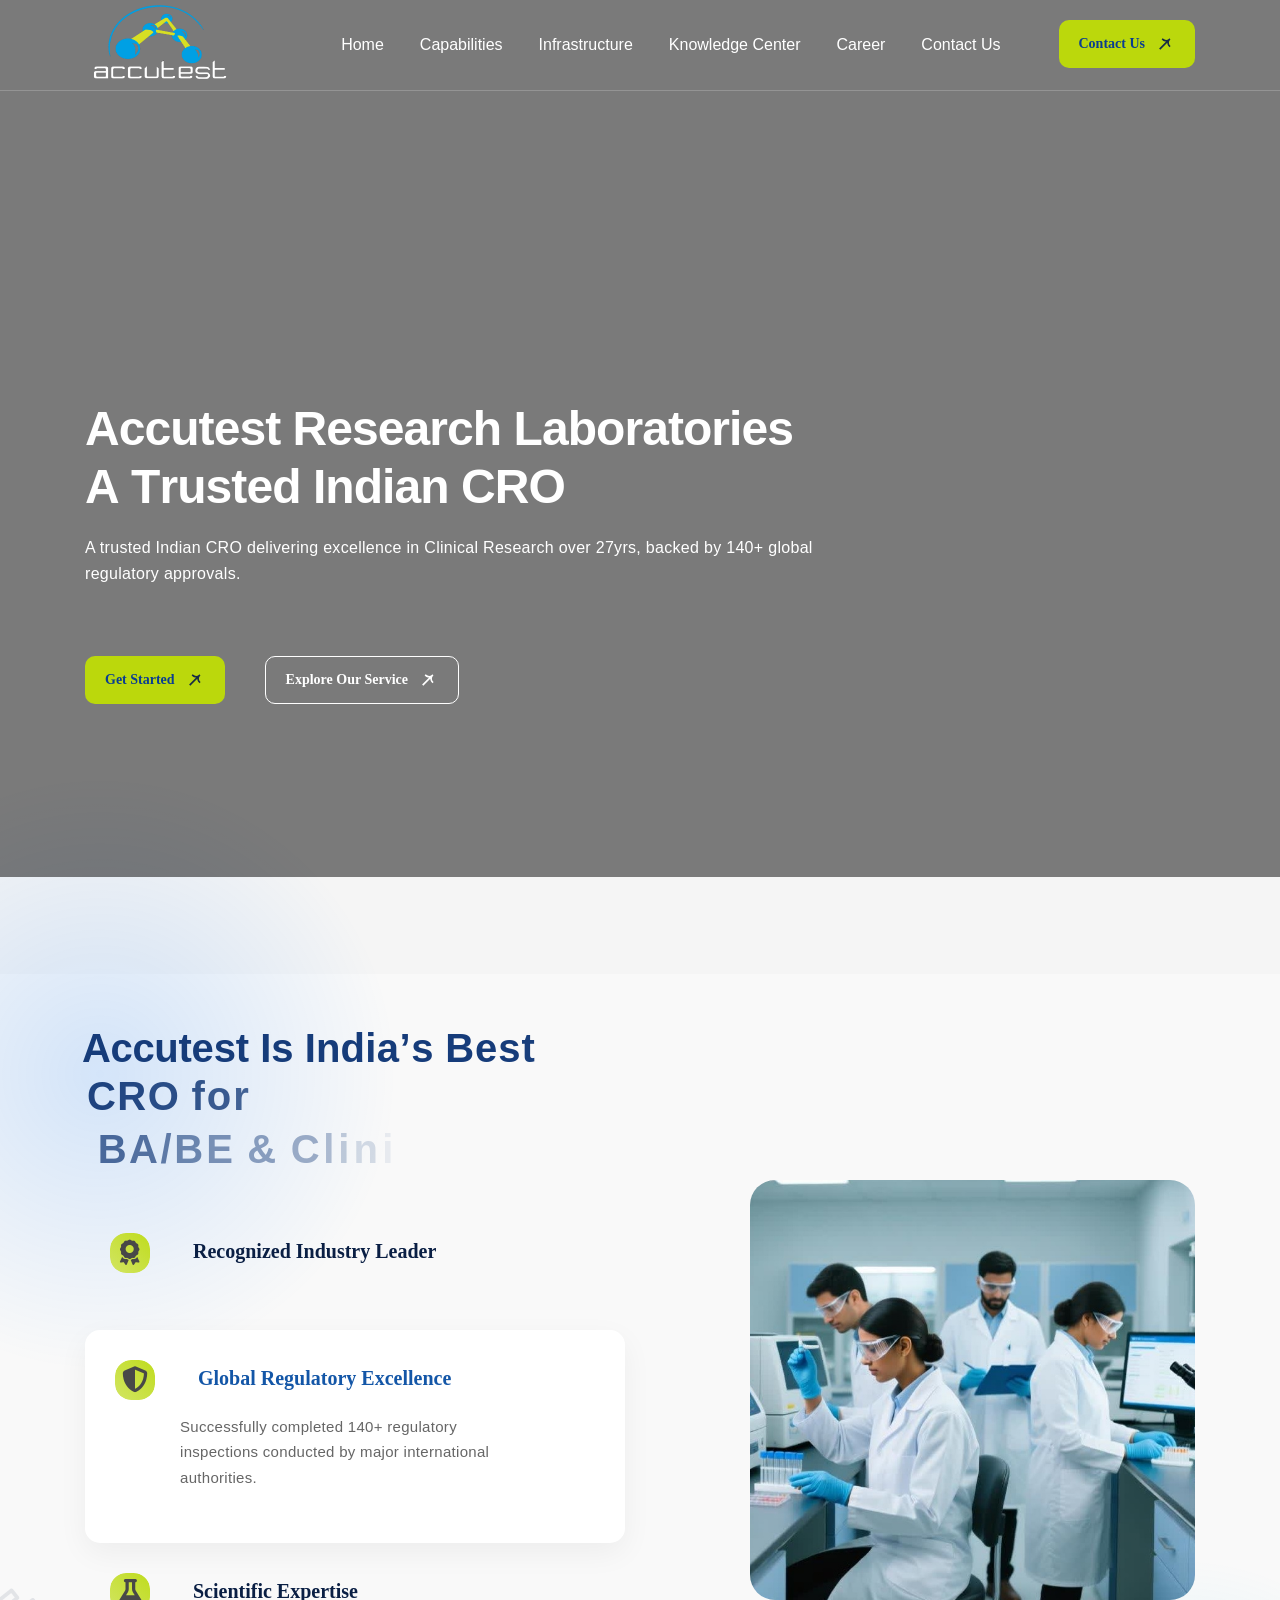
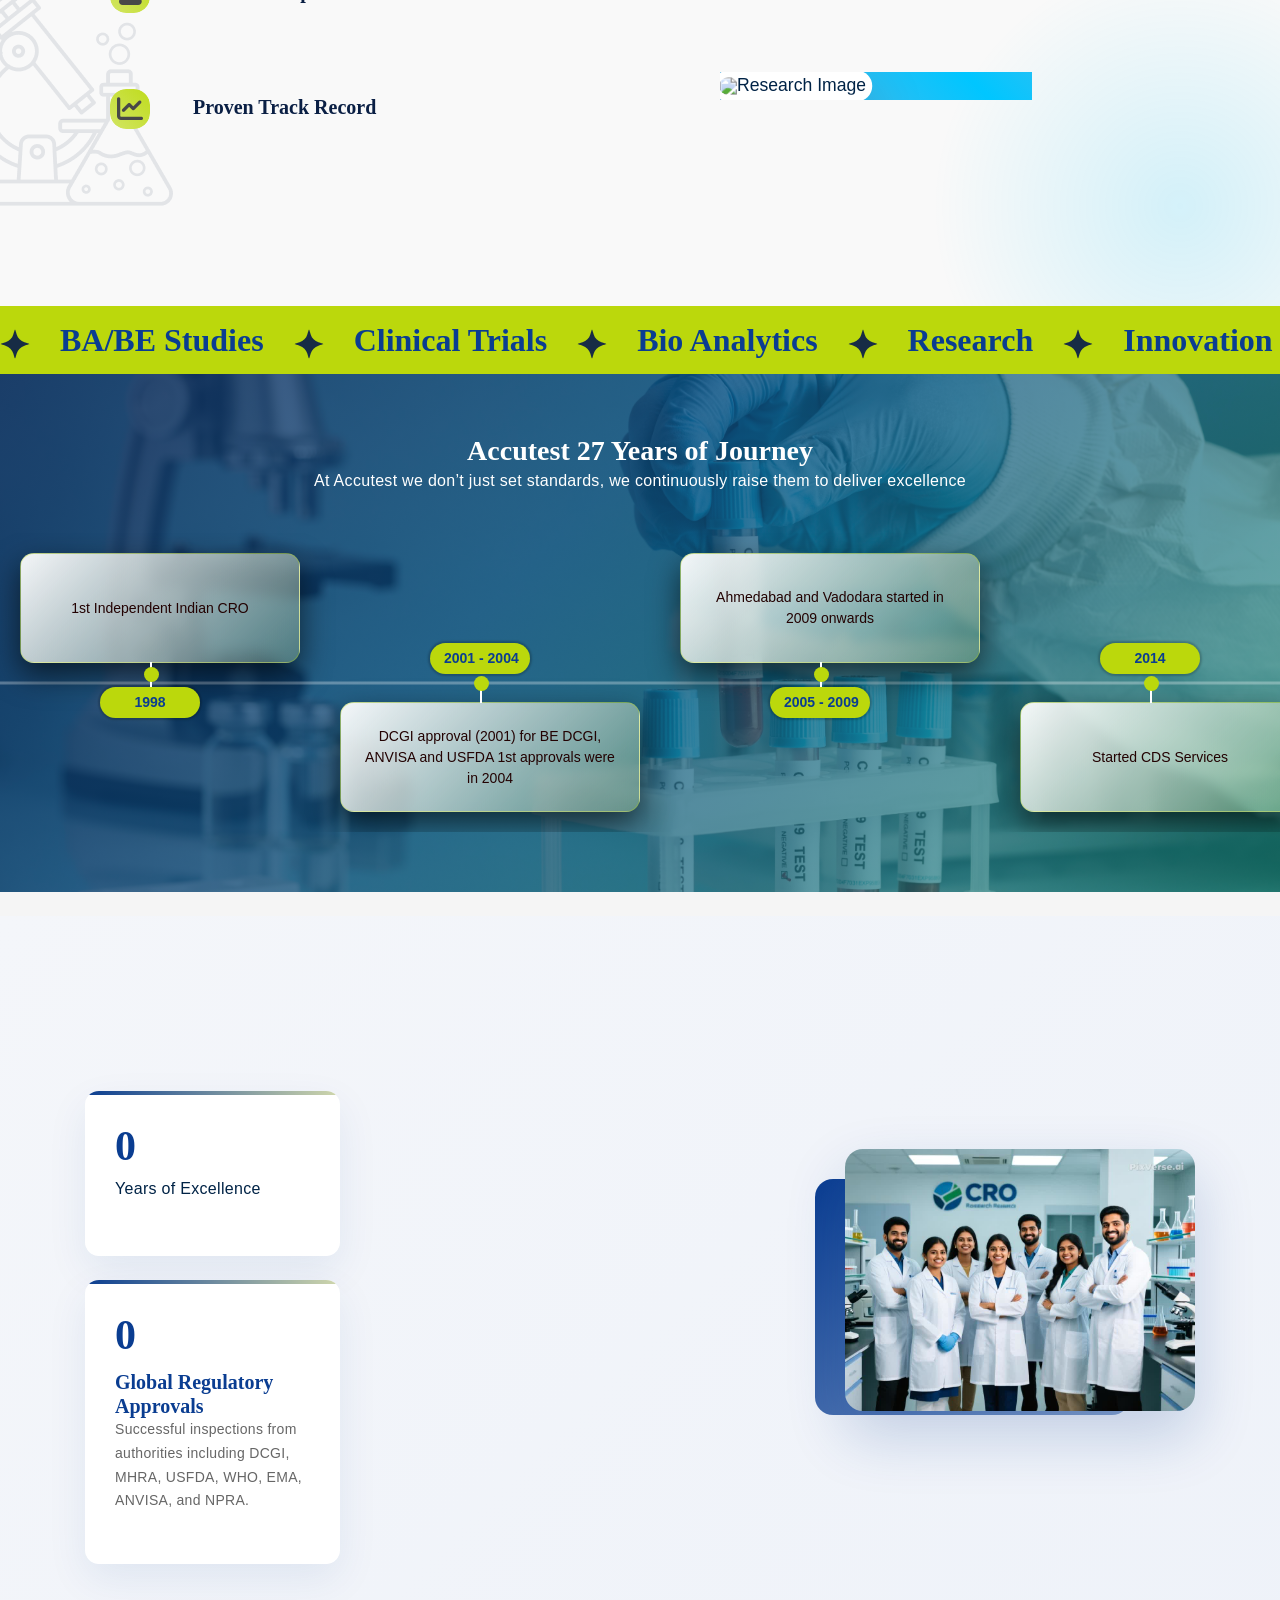
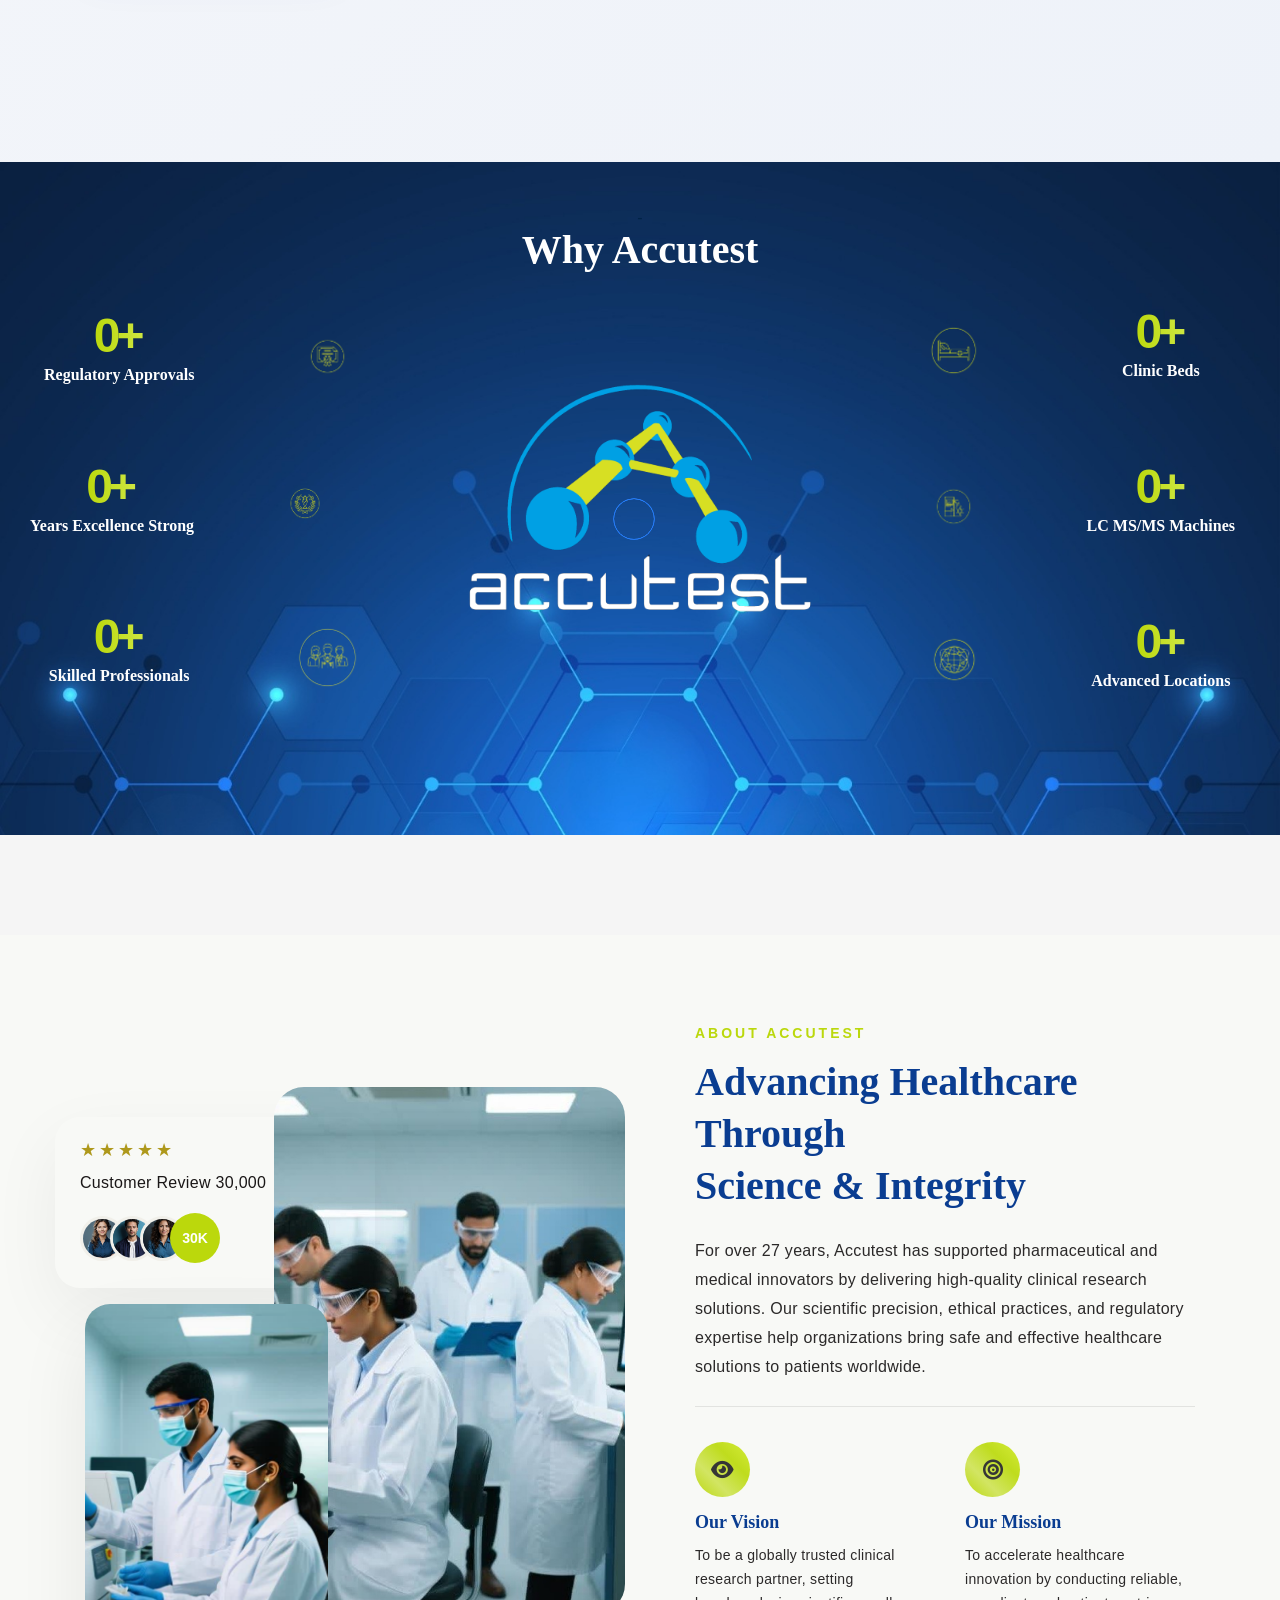
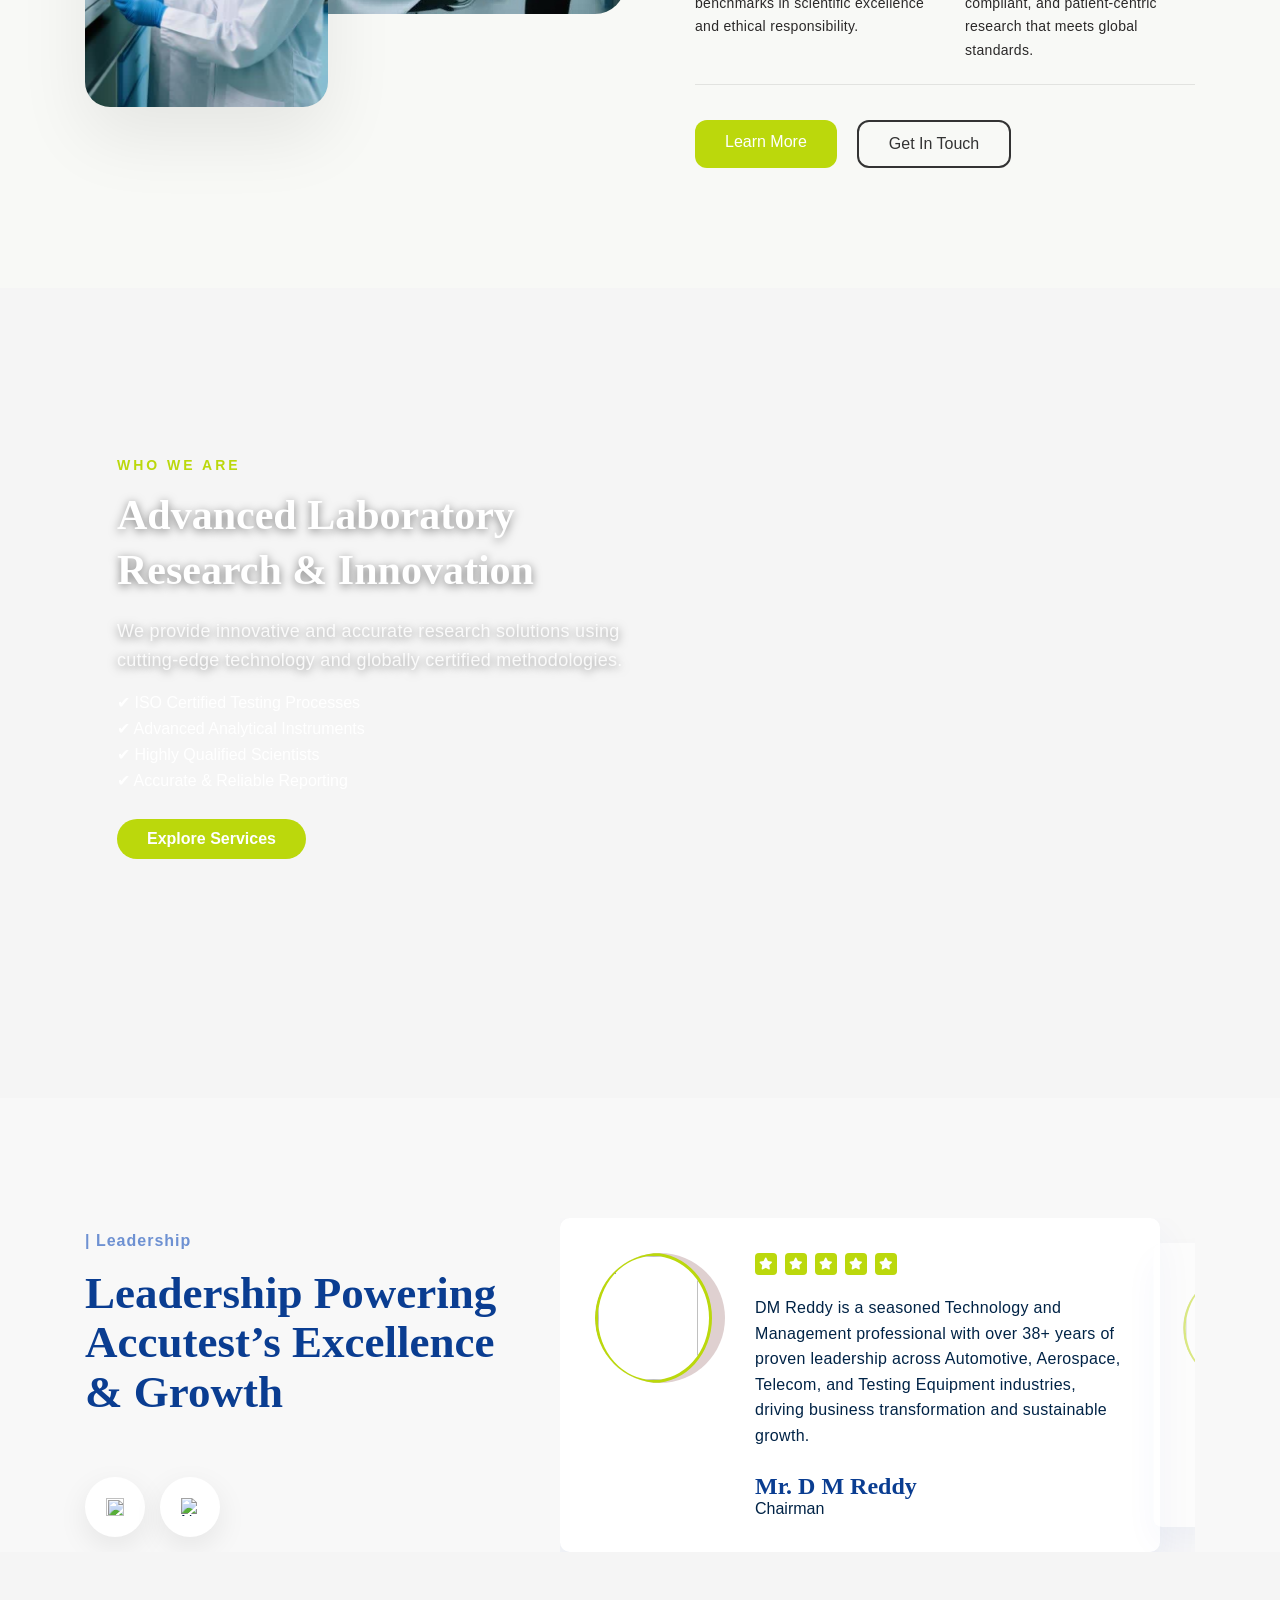
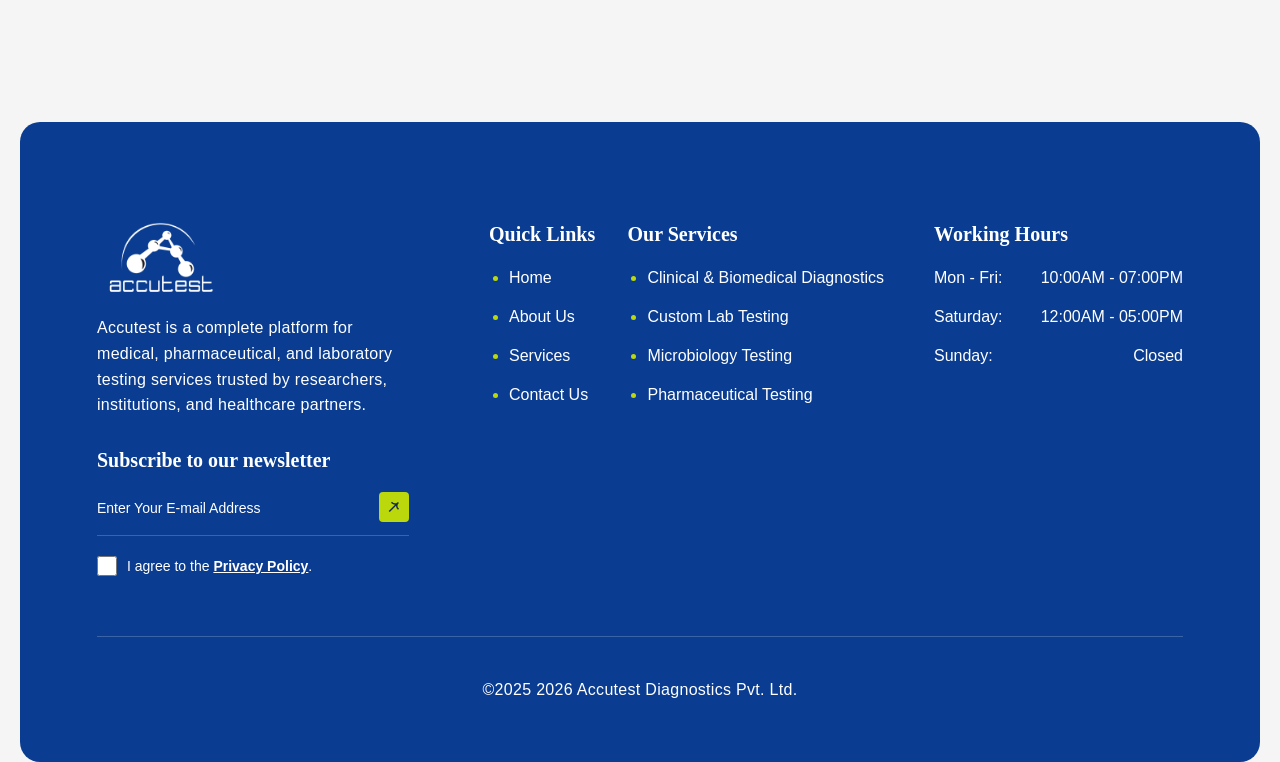
==== index.html @ 47e192c8 "accutest updted code" ====
<!DOCTYPE html>
<html lang="zx">

<head>
    <!-- Meta -->
    <meta charset="utf-8">
    <meta http-equiv="X-UA-Compatible" content="IE=edge">
    <meta name="viewport" content="width=device-width, initial-scale=1.0, maximum-scale=1">
    <meta name="description" content="">
    <meta name="keywords" content="">
    <meta name="author" content="Awaiken">
    <!-- Page Title -->
    <title>Accutest Research Laboratories - A Trusted Indian CRO</title>
    <!-- Favicon Icon -->
    <link rel="shortcut icon" type="image/x-icon" href="images/whitefavicon.png">
    <!-- Google Fonts Css-->
    <link rel="preconnect" href="https://fonts.googleapis.com">
    <link rel="preconnect" href="https://fonts.gstatic.com" crossorigin>
    <link href="https://fonts.googleapis.com/css2?family=Manrope:wght@200..800&family=Sora:wght@100..800&display=swap"
        rel="stylesheet">
    <!-- Bootstrap Css -->
    <link href="css/bootstrap.min.css" rel="stylesheet" media="screen">
    <!-- SlickNav Css -->
    <link href="css/slicknav.min.css" rel="stylesheet">
    <!-- Swiper Css -->
    <link rel="stylesheet" href="css/swiper-bundle.min.css">
    <!-- Font Awesome Icon Css-->
    <link href="css/all.min.css" rel="stylesheet" media="screen">
    <!-- Animated Css -->
    <link href="css/animate.css" rel="stylesheet">
    <!-- Magnific Popup Core Css File -->
    <link rel="stylesheet" href="css/magnific-popup.css">

    <!-- Main Custom Css -->
    <link href="css/custom.css" rel="stylesheet" media="screen">
</head>

<body>
    <!-- Preloader Start -->
    <div class="preloader">
        <div class="loading-container">
            <div class="loading"></div>
            <div id="loading-icon">
                <img src="images/logo-white.png" alt="Logo">
            </div>
        </div>
    </div>
    <!-- Preloader End -->
    <!-- Header Start -->
    <header class="main-header">
        <div class="header-sticky">
            <nav class="navbar navbar-expand-lg">
                <div class="container">
                    <!-- Logo Start -->
                    <a class="navbar-brand" href="index.html">
                        <img src="images/logo-white.png" style="height: 80px;width: 150px; " alt="Accutest">
                    </a>
                    <!-- Logo End -->
                    <!-- Main Menu Start -->
                    <div class="collapse navbar-collapse main-menu">
                        <div class="nav-menu-wrapper">
                            <ul class="navbar-nav mr-auto" id="menu">

                                <!-- Home -->
                                <li class="nav-item mega-menu-parent">
                                    <a class="nav-link" href="./">Home</a>
                                    <div class="mega-menu">
                                        <div class="mega-container">
                                            <div class="mega-left">
                                                <h3>Home</h3>
                                                <p>
                                                    Learn more about our company.
                                                    <span></span>
                                                    Discover our journey of excellence, innovation, and trusted
                                                    services.

                                                </p>
                                            </div>

                                            <div class="mega-right">
                                                <ul>
                                                    <li><a href="#about">About Us</a></li>
                                                    <li><a href="#leadership">Leadership Team</a></li>
                                                </ul>
                                            </div>
                                        </div>
                                    </div>
                                </li>


                                <!-- Capabilities -->
                                <li class="nav-item mega-menu-parent">
                                    <a class="nav-link" href="capabilities.html">Capabilities</a>
                                    <div class="mega-menu">
                                        <div class="mega-container">
                                            <div class="mega-left">
                                                <h3>Capabilities</h3>
                                                <p>Explore our clinical research capabilities.</p>
                                            </div>
                                            <div class="mega-right">
                                                <ul>
                                                    <li><a href="capabilities.html#BA/services">BA/BE Studies</a></li>
                                                    <li><a href="capabilities.html#latephase">Late Phase (II-IV
                                                            Trials)</a></li>
                                                    <li><a href="capabilities.html#biologics">Biologics</a></li>
                                                    <li><a href="underconstruction.html">CDM & Biostatistics</a></li>
                                                </ul>
                                            </div>
                                        </div>
                                    </div>
                                </li>


                                <!-- Infrastructure -->
                                <li class="nav-item mega-menu-parent">
                                    <a class="nav-link" href="Infrastructure.html">Infrastructure</a>
                                    <div class="mega-menu">
                                        <div class="mega-container">
                                            <div class="mega-left">
                                                <h3>Infrastructure</h3>
                                                <p>Our facilities and capabilities.</p>
                                            </div>
                                            <div class="mega-right">
                                                <ul>
                                                    <li><a href="Infrastructure.html#Regulatory">Regulatory</a></li>
                                                    <li><a href="Infrastructure.html#clinic">Clinical</a></li>
                                                    <li><a href="Infrastructure.html#Bio-analytical-Lab">Bio Analytical
                                                            Lab</a></li>
                                                    <li><a href="Infrastructure.html#Biologics-Lab">Biologics Lab</a>
                                                    </li>
                                                    <li><a href="Infrastructure.html#IT-Infrastructure">IT
                                                            Infrastructure</a></li>
                                                </ul>
                                            </div>
                                        </div>
                                    </div>
                                </li>


                                <!-- Knowledge Center -->
                                <li class="nav-item mega-menu-parent">
                                    <a class="nav-link" href="Knowledge-Center.html">Knowledge Center</a>
                                    <div class="mega-menu">
                                        <div class="mega-container">
                                            <div class="mega-left">
                                                <h3>Knowledge Center</h3>
                                                <p>Explore our resources and materials.</p>
                                            </div>
                                            <div class="mega-right">
                                                <ul>
                                                    <li><a href="Knowledge-Center.html">Corporate Presentation</a></li>
                                                    <li><a href="Knowledge-Center.html">Brochures/Flyers</a></li>
                                                    <li><a href="Knowledge-Center.html">Method Development &
                                                            Validation</a></li>
                                                    <li><a href="Knowledge-Center.html">Podcast/Webinars/Posters</a>
                                                    </li>
                                                </ul>
                                            </div>
                                        </div>
                                    </div>
                                </li>


                                <!-- Career -->
                                <li class="nav-item mega-menu-parent">
                                    <a class="nav-link" href="Career.html">Career</a>
                                    <div class="mega-menu">
                                        <div class="mega-container">
                                            <div class="mega-left">
                                                <h3>Career</h3>
                                                <p>Join our growing team.</p>
                                            </div>
                                            <div class="mega-right">
                                                <ul>
                                                    <li><a href="Career.html">Vacancies</a></li>
                                                    <li><a href="Career.html">Why Choose Accutest</a></li>
                                                    <li><a href="Career.html">Event Photos</a></li>
                                                </ul>
                                            </div>
                                        </div>
                                    </div>
                                </li>


                                <!-- Contact -->
                                <li class="nav-item mega-menu-parent">
                                    <a class="nav-link" href="Contact-Us.html">Contact Us</a>
                                    <div class="mega-menu">
                                        <div class="mega-container">
                                            <div class="mega-left">
                                                <h3>Contact Us</h3>
                                                <p>Get in touch with us.</p>
                                            </div>
                                            <div class="mega-right">
                                                <ul>
                                                    <li><a href="Contact-Us.html#map">Unit Address with Google Maps</a>
                                                    </li>
                                                    <li><a href="Contact-Us.html#form">Enquiry Form</a></li>
                                                    <li><a href="Contact-Us.html#foot">Foot Note</a></li>
                                                </ul>
                                            </div>
                                        </div>
                                    </div>
                                </li>

                            </ul>

                        </div>
                        <!-- Header Btn Start -->
                        <div class="header-btn">
                            <a href="tel:22 2778 0720" class="btn-default btn-highlighted">Contact Us</a>
                        </div>
                        <!-- Header Btn End -->
                    </div>
                    <!-- Main Menu End -->
                    <div class="navbar-toggle backgrounf-red"></div>
                </div>
            </nav>
            <div class="responsive-menu"></div>
        </div>
    </header>
    <!-- Header End -->



    <div class="hero hero-video  parallaxie">
        <!-- Video Background (keep this at top inside hero) -->
        <div class="hero-bg-video">
            <video autoplay muted loop playsinline poster="images/hero-image.jpg">
                <source src="images/Science Laboratory 4K Stock Video (5).mp4" type="video/mp4">
                <!-- Fallback text -->
                Your browser does not support the video tag.
            </video>
        </div>
        <div class="container">
            <div class="row align-items-center">
                <div class="col-lg-8">
                    <!-- Hero Content Start -->
                    <div class="hero-content">
                        <!-- Section Title Start -->
                        <div class="section-title">
                            <h1 class="text-anime-style-3" data-cursor="-opaque">Accutest Research Laboratories A
                                Trusted Indian CRO </h1>
                            <p class="wow fadeInUp" data-wow-delay="0.2s">A trusted Indian CRO delivering excellence in
                                Clinical Research over 27yrs, backed by 140+ global regulatory approvals.</p>
                        </div>
                        <!-- Section Title End -->
                        <!-- Hero Button Start -->
                        <div class="hero-btn wow fadeInUp" data-wow-delay="0.4s">
                            <a href="underconstruction.html" class="btn-default btn-highlighted">Get Started</a>
                            <a href="underconstruction.html" class="btn-default btn-border">Explore Our Service</a>
                        </div>
                        <!-- Hero Button End -->
                        <!-- Hero Body Start -->
                        <div class="hero-body wow fadeInUp" data-wow-delay="0.6s">


                            <!-- Satisfy Client Box Start -->
                            <!-- Satisfy Client Box End -->
                        </div>
                        <!-- Hero Body End -->
                    </div>
                    <!-- Hero Content End -->
                </div>
                <div class="col-lg-4">

                </div>
            </div>
        </div>
    </div>
    <!-- Hero Section End -->
    <!-- How It Work Section Start -->
    <!-- Font Awesome (add once in head if not present) -->
    <link rel="stylesheet" href="https://cdnjs.cloudflare.com/ajax/libs/font-awesome/6.5.0/css/all.min.css">
    <div class="how-it-work">
        <div class="container">
            <div class="row align-items-center justify-content-between">
                <div class="col-lg-6">
                    <div class="how-work-content">
                        <h2 class="text-anime-style-3 main-heading">
                            Accutest Is India’s Best CRO for <br>
                            <span class="highlight-line">BA/BE & Clinical Trials</span>
                        </h2>


                        <div class="work-steps">
                            <div class="work-steps-item wow fadeInUp" data-wow-delay="0.2s">
                                <div class="work-step-icon">
                                    <i class="fa-solid fa-award"></i>
                                </div>
                                <div class="work-step-content">
                                    <div class="pill-title">
                                        <h3>Recognized Industry Leader</h3>
                                    </div>
                                    <p>Recognized as one of India’s leading Contract Research Organizations (CROs),
                                        delivering world-class expertise in BA/BE studies.</p>
                                </div>
                            </div>

                            <div class="work-steps-item active wow fadeInUp" data-wow-delay="0.3s">
                                <div class="work-step-icon">
                                    <i class="fa-solid fa-shield-halved"></i>
                                </div>
                                <div class="work-step-content">
                                    <div class="pill-title">
                                        <h3>Global Regulatory Excellence</h3>
                                    </div>
                                    <p>Successfully completed 140+ regulatory inspections conducted by major
                                        international authorities.</p>
                                </div>
                            </div>



                            <div class="work-steps-item wow fadeInUp" data-wow-delay="0.3s">
                                <div class="work-step-icon">
                                    <i class="fa-solid fa-flask"></i>
                                </div>
                                <div class="work-step-content">
                                    <div class="pill-title">
                                        <h3>Scientific Expertise</h3>
                                    </div>
                                    <p> Experienced scientists specialized in developing and validating
                                        robust bioanalytical assays supporting every stage of drug development,
                                        from early research to late-phase clinical programs.</p>
                                </div>
                            </div>



                            <div class="work-steps-item wow fadeInUp" data-wow-delay="0.3s">
                                <div class="work-step-icon">
                                    <i class="fa-solid fa-chart-line"></i>
                                </div>
                                <div class="work-step-content">
                                    <div class="pill-title">
                                        <h3>Proven Track Record</h3>
                                    </div>
                                    <p> Successfully executed 2,000+ BA/BE studies, including clinically
                                        complex and bioanalytically challenging molecules requiring
                                        specialized scientific expertise.</p>
                                </div>
                            </div>




                        </div>
                    </div>
                </div>

                <div class="col-lg-5">
                    <div class="custom-image-wrapper">

                        <!-- Main Image -->
                        <div class="main-image image-anime">
                            <img src="images/accutst.jpg" alt="Main Lab Image">
                        </div>

                        <!-- Small Overlap Image -->
                        <div class="overlay-image image-anime">
                            <img src="images/ab3.jpg" alt="Research Image">
                        </div>



                    </div>
                </div>

            </div>
        </div>
    </div>


    <!-- Scrolling Ticker Section Start -->
    <div class="our-scrolling-ticker">
        <!-- Scrolling Ticker Start -->
        <div class="scrolling-ticker-box">
            <div class="scrolling-content">
                <span><img src="images/icon-sparkle.svg" alt="">BA/BE Studies</span>
                <span><img src="images/icon-sparkle.svg" alt="">Clinical Trials</span>
                <span><img src="images/icon-sparkle.svg" alt="">Bio Analytics</span>
                <span><img src="images/icon-sparkle.svg" alt="">Research</span>
                <span><img src="images/icon-sparkle.svg" alt="">Innovation</span>
                <span><img src="images/icon-sparkle.svg" alt="">Bioequivalence</span>
                <span><img src="images/icon-sparkle.svg" alt="">Clinical Trials</span>
                <span><img src="images/icon-sparkle.svg" alt="">Innovation</span>
                <span><img src="images/icon-sparkle.svg" alt="">Global Standards</span>
            </div>
            <div class="scrolling-content">
                <span><img src="images/icon-sparkle.svg" alt="">BA/BE Studies</span>
                <span><img src="images/icon-sparkle.svg" alt="">Clinical Trials</span>
                <span><img src="images/icon-sparkle.svg" alt="">Bio Analytics</span>
                <span><img src="images/icon-sparkle.svg" alt="">Research</span>
                <span><img src="images/icon-sparkle.svg" alt="">Innovation</span>
                <span><img src="images/icon-sparkle.svg" alt="">Bioequivalence</span>
                <span><img src="images/icon-sparkle.svg" alt="">Clinical Trials</span>
                <span><img src="images/icon-sparkle.svg" alt="">Innovation</span>
                <span><img src="images/icon-sparkle.svg" alt="">Global Standards</span>
            </div>
        </div>
        <!-- Scrolling Ticker End -->
    </div>
    <!-- Scrolling Ticker Section End -->
    <!-- ===============================
     ACCUTEST HISTORY TIMELINE
================================ -->
    <!-- scroll-timeline 2 -->

  


    <section class="scroll-timeline2 zigzag-timeline mb-4 dark-section">
        <h3 class="text-center text-white position-relative">
            Accutest 27 Years of Journey
        </h3>

        <p class="text-center text-white position-relative">
            At Accutest we don’t just set standards, we continuously raise them to deliver excellence
        </p>

        <div class="timeline-wrapper">
            <div class="timeline2">

                <!-- Repeat content twice for smooth infinite loop -->

                <div class="timeline-content">
                    <div class="timeline-period">1998</div>
                    1st Independent Indian CRO
                </div>

                <div class="timeline-content">
                    <div class="timeline-period">2001 - 2004</div>
                    DCGI approval (2001) for BE DCGI, ANVISA and USFDA 1st approvals were in 2004
                </div>

                <div class="timeline-content">
                    <div class="timeline-period">2005 - 2009</div>
                    Ahmedabad and Vadodara started in 2009 onwards
                </div>

                <div class="timeline-content">
                    <div class="timeline-period">2014</div>
                    Started CDS Services
                </div>

                <div class="timeline-content">
                    <div class="timeline-period">2019</div>
                    Biologics Laboratory initiated
                </div>

                <div class="timeline-content">
                    <div class="timeline-period">2023</div>
                    Started Pre clinical services
                </div>

                <div class="timeline-content">
                    <div class="timeline-period">2025</div>
                    CRO-CT registration initiated Completed 140+ inspections
                </div>



               

            </div>
        </div>
    </section>


    <!-- About Section Start -->

    <section class="about-premium py-100" id="about">
        <div class="container">
            <div class="row align-items-center">

                <!-- LEFT SIDE SMALL BOXES -->
                <div class="col-lg-3 col-md-6 mb-4">

                    <!-- 27+ Years -->
                    <div class="side-box">
                        <h2 class="counter" data-target="27">0</h2>
                        <p>Years of Excellence</p>
                    </div>

                    <!-- 140+ Inspections -->
                    <div class="side-box mt-4">
                        <h2 class="counter" data-target="140">0</h2>
                        <h5>Global Regulatory Approvals</h5>
                        <p class="small-text">
                            Successful inspections from authorities including
                            DCGI, MHRA, USFDA, WHO, EMA, ANVISA, and NPRA.
                        </p>
                    </div>

                </div>

                <!-- CENTER CONTENT -->
                <div class="col-lg-5 col-md-6">
                    <div class="about-content">
                        <h6 class="sub-title">WHO WE ARE</h6>
                        <h2>India’s Leading Independent CRO Since 1998</h2>

                        <p >
                            Accutest is a leading independent Contract Research Organization
                            delivering high quality, regulatory compliant research services worldwide.
                        </p>

                        <p>
                            With 250+ experts, 21 LC MS/MS instruments, 262 bed clinical facilities,
                            and 1000+ validated assays, we support complex and large scale studies globally.
                        </p>

                        <a href="#" class="theme-btn mt-3">
                            Discover More +
                        </a>

                        <!-- Animated Progress Bars -->
                        <div class="progress-wrapper mt-4">

                            <div class="progress-item">
                                <div class="progress-title">
                                    <span>Study Accuracy</span>
                                    <span>98%</span>
                                </div>
                                <div class="progress">
                                    <div class="progress-bar" data-width="98%"></div>
                                </div>
                            </div>

                            <div class="progress-item">
                                <div class="progress-title">
                                    <span>Client Satisfaction</span>
                                    <span>95%</span>
                                </div>
                                <div class="progress">
                                    <div class="progress-bar" data-width="95%"></div>
                                </div>
                            </div>

                        </div>

                    </div>
                </div>


                <!-- RIGHT IMAGE WITH OVERLAY -->
                <div class="col-lg-4">

                    <div class="about-image-wrapper">

                        <!-- Overlapping Shape -->
                        <div class="shape-box"></div>

                        <img src="images/cro.jpg" alt="Lab Image" class="main-img image-anime ">




                    </div>
                    <div class="cert-strip  text-center">
                        <span>USFDA Approved</span>
                        <span>MHRA Certified</span>
                        <span>WHO-GMP</span>
                        <span>EMA Compliant</span>
                    </div>

                </div>


            </div>
        </div>
    </section>

    <!-- About Section end-->

    <!-- Our Services Section Start -->
    <link rel="stylesheet" href="https://cdn.jsdelivr.net/npm/swiper@11/swiper-bundle.min.css" />


    <section class="container-fluid py-5 bgBlackDiv">

        <span class="radar"></span>
        <span class="radar"></span>
        <span class="radar"></span>

        <div class="container-fluid mb-5">
            <div class="text-center">
                <div class="metrics-title">-

                    <h2 class="text-white big-text">Why Accutest</h2>

                </div>
            </div>

            <div class="infoGraphicDiv row d-flex align-items-center">

                <!-- LEFT SIDE -->
                <div class="leftInfo col-lg-4 col-md-4 col-6 order-2 order-md-1">

                   <div class="leftDivContent d-flex flex-row-reverse align-items-center py-4 row justify-content-center">
                        <div class="infoIcon col-md-6">
                            
                            <img src="images/Regulatory Approvals.png" alt="Regulatory Icon">
                        </div>
                        <div class="info text-center col-md-6">
                            <span class="infoPoints">
                                <span class="count" data-target="140">0</span><strong>+</strong>
                            </span>
                            
                                <h6 class="text-white infoLabel"> Regulatory Approvals</h6>
                           

                        </div>
                        
                    </div>

                    <div class="leftDivContent d-flex flex-row-reverse align-items-center py-4 row justify-content-center">
                        <div class="infoIcon col-md-6">
                           <img src="images/Years Excellence Strong.png" alt="Years Icon">
                        </div>
                        <div class=" info text-center col-md-6">
                            <span class="infoPoints">
                                <span class="count" data-target="27">0</span><strong>+</strong>
                               
                            </span>
                           
                                <h6 class="text-white infoLabel">Years Excellence Strong </h6>
                           


                        </div>
                    </div>

                   <div class="leftDivContent d-flex flex-row-reverse align-items-center py-4 row justify-content-center">
                        <div class="infoIcon col-md-6">
                          <img src="images/Skilled Professionals.png" alt="Professionals Icon">
                        </div>
                        <div class=" info text-center col-md-6">
                            <span class="infoPoints">
                                <span class="count" data-target="250">0</span><strong>+</strong>
                                
                            </span>
                           
                                <h6 class="text-white infoLabel">Skilled Professionals</h6>
                           

                        </div>
                    </div>

                </div>

                <!-- CENTER LOGO -->
                <div class="centerInfo col-lg-4 col-md-4 text-center order-md-2 order-1">
                    <img src="images/logo-white.png">
                </div>

                <!-- RIGHT SIDE -->
                <div class="rightInfo col-lg-4 col-md-4 col-6 order-md-3 order-3">

                    <div class="rightDivContent d-flex align-items-center py-4 row justify-content-center">
                        <div class="infoIcon col-md-6">
                           <img src="images/Clinic Beds.png" alt="Clinic Beds Icon">
                        </div>
                        <div class=" info text-center col-md-6">
                            <span class="infoPoints">
                                <span class="count" data-target="262">0</span><strong>+</strong>
                                
                            </span>
                           
                                <h6 class="text-white infoLabel">Clinic Beds</h6>
                           

                        </div>
                    </div>

                    <div class="rightDivContent d-flex align-items-center py-4 row justify-content-center">
                        <div class="infoIcon col-md-6">
                           <img src="images/LC MSMS Machines.png" alt="LC MS/MS Icon">
                        </div>
                        <div class=" info text-center col-md-6">
                            <span class="infoPoints  ">
                                <span class="count" data-target="21">0</span><strong>+</strong>
                               
                            </span>
                          
                                <h6 class="text-white infoLabel">LC MS/MS Machines</h6>
                            

                        </div>
                    </div>

                    <div class="rightDivContent align-items-center py-4 row justify-content-center">
                        <div class="infoIcon col-md-6">
                            <img src="images/Advance Location.png" alt="Locations Icon">
                           
                        </div>
                        <div class=" info text-center col-md-6">
                            <span class="infoPoints">
                                <span class="count" data-target="2">0</span><strong>+</strong>
                                
                            </span>
                          
                                <h6 class="text-white infoLabel">Advanced Locations</h6>
                            

                        </div>
                    </div>

                </div>

            </div>
        </div>
    </section>



    <script src="https://cdn.jsdelivr.net/npm/swiper@11/swiper-bundle.min.js"></script>








    <!-- Case Study Section End -->
    



    <!-- How It Work Section Start -->
    <!-- Font Awesome (add once in head if not present) -->
    <link rel="stylesheet" href="https://cdnjs.cloudflare.com/ajax/libs/font-awesome/6.5.0/css/all.min.css">

    <section class="vision-mission-section">
        <div class="container">
            <div class="row align-items-center">

                <!-- LEFT IMAGE SIDE -->
                <div class="col-lg-6">
                    <div class="image-wrapper-new">

                        <!-- Rating Card (TOP FIRST for proper layering) -->
                        <div class="rating-card animate delay-3">
                            <div class="stars">★★★★★</div>
                            <p>Customer Review 30,000</p>

                            <div class="review-users">
                                <img src="images/author-1.jpg" alt="">
                                <img src="images/author-2.jpg" alt="">
                                <img src="images/author-3.jpg" alt="">

                                <div class="review-count">30K</div>
                            </div>
                        </div>

                        <!-- Big Right Image -->
                        <div class="image-big image-anime animate delay-1">
                            <img src="images/accutst.jpg" alt="">
                        </div>

                        <!-- Small Left Bottom Image -->
                        <div class="image-small image-anime animate delay-2">
                            <img src="images/about2.jpg" alt="">
                        </div>

                    </div>
                </div>


                <!-- RIGHT CONTENT SIDE -->
                <div class="col-lg-6">
                    <div class="content-wrapper animate delay-1">

                        <span class="sub-title">ABOUT ACCUTEST</span>

                        <h2 class="main-title">
                            Advancing Healthcare Through <br>
                            Science & Integrity
                        </h2>

                        <p class="description">
                            For over 27 years, Accutest has supported pharmaceutical and medical
                            innovators by delivering high-quality clinical research solutions.
                            Our scientific precision, ethical practices, and regulatory expertise
                            help organizations bring safe and effective healthcare solutions
                            to patients worldwide.
                        </p>

                        <!-- Vision & Mission -->
                        <div class="vm-row">

                            <!-- Vision -->
                            <div class="vm-box animate delay-2">
                                <div class="icon">
                                    <i class="fa-solid fa-eye"></i>
                                </div>
                                <h4>Our Vision</h4>
                                <p>
                                    To be a globally trusted clinical research partner,
                                    setting benchmarks in scientific excellence and
                                    ethical responsibility.
                                </p>
                            </div>

                            <!-- Mission -->
                            <div class="vm-box animate delay-3 ">
                                <div class="icon">
                                    <i class="fa-solid fa-bullseye"></i>
                                </div>
                                <h4>Our Mission</h4>
                                <p>
                                    To accelerate healthcare innovation by conducting
                                    reliable, compliant, and patient-centric research
                                    that meets global standards.
                                </p>
                            </div>

                        </div>

                        <!-- Buttons -->
                        <div class="vm-buttons mt-4 fadeInUp">
                            <a href="#" class="btn-fill">Learn More</a>
                            <a href="#" class="btn-outline">Get In Touch</a>
                        </div>

                    </div>
                </div>

            </div>
        </div>
    </section>




<!-- Static Image Section Start -->
    <!-- Image Banner Section Start -->
    <section class="image-banner">
        <div class="content-wrapper">

            <div class="container">
                <div class="row">
                    <div class="col-lg-6">
                        <div class="image-content">

                            <span class="sub-title">WHO WE ARE</span>

                            <h2>Advanced Laboratory Research & Innovation</h2>

                            <p>
                                We provide innovative and accurate research solutions
                                using cutting-edge technology and globally certified methodologies.
                            </p>



                            <ul class="feature-list">
                                <li>✔ ISO Certified Testing Processes</li>
                                <li>✔ Advanced Analytical Instruments</li>
                                <li>✔ Highly Qualified Scientists</li>
                                <li>✔ Accurate & Reliable Reporting</li>
                            </ul>

                            <a href="#" class="banner-btn">Explore Services</a>

                        </div>
                    </div>
                </div>
            </div>
        </div>
    </section>


    <!-- Image Banner Section End -->

    <!-- Static Image Section End -->


    <!-- Leadership team -->


    <section id="leadership" class="leadership-style-two">
        <div class="container">
            <div class="row align-items-center">

                <!-- LEFT SIDE -->
                <div class="col-lg-5">
                    <div class="leadership-left">
                        <span class="section-tag">| Leadership</span>
                        <h2>
                            Leadership Powering<br>
                            Accutest’s Excellence<br>
                            & Growth
                        </h2>

                        <!-- Arrows -->
                        <div class="leadership-arrows">
                            <div class="custom-arrow prev-arrow">
                                <img src="https://cdn-icons-png.flaticon.com/128/545/545680.png">
                            </div>

                            <div class=" custom-arrow next-arrow">
                                <img src="https://cdn-icons-png.flaticon.com/128/545/545682.png" alt="Next">
                            </div>
                        </div>

                    </div>
                </div>

                <!-- RIGHT SIDE -->
                <div class="col-lg-7">
                    <div class="leadership-slider swiper">
                        <div class="swiper-wrapper">

                            <!-- Slide -->
                            <div class="swiper-slide">
                                <div class="leadership-card">

                                    <div class="leader-flex">

                                        <!-- Left Image -->
                                        <div class="leader-img">
                                            <img src="images/D M Reddy.jpg" alt="">
                                        </div>

                                        <!-- Right Content -->
                                        <div class="leader-content">

                                            <!-- Stars -->
                                            <div class="rating-stars">
                                                <span><i class="fa-solid fa-star"></i></span>
                                                <span><i class="fa-solid fa-star"></i></span>
                                                <span><i class="fa-solid fa-star"></i></span>
                                                <span><i class="fa-solid fa-star"></i></span>
                                                <span><i class="fa-solid fa-star"></i></span>
                                            </div>

                                            <!-- Text -->
                                            <p>
                                                DM Reddy is a seasoned Technology and Management
                                                professional with over 38+ years of proven leadership
                                                across Automotive, Aerospace, Telecom, and Testing
                                                Equipment industries, driving business transformation
                                                and sustainable growth.
                                            </p>

                                            <h4>Mr. D M Reddy</h4>
                                            <span>Chairman</span>

                                        </div>
                                    </div>

                                </div>
                            </div>


                            <!-- Slide -->
                            <div class="swiper-slide">
                                <div class="leadership-card">

                                    <div class="leader-flex">

                                        <!-- Left Image -->
                                        <div class="leader-img">
                                            <img src="images/Dr. Nirav Gandhi.jpg" alt="">
                                        </div>

                                        <!-- Right Content -->
                                        <div class="leader-content">

                                            <!-- Stars -->
                                            <div class="rating-stars">
                                                <span><i class="fa-solid fa-star"></i></span>
                                                <span><i class="fa-solid fa-star"></i></span>
                                                <span><i class="fa-solid fa-star"></i></span>
                                                <span><i class="fa-solid fa-star"></i></span>
                                                <span><i class="fa-solid fa-star"></i></span>
                                            </div>

                                            <!-- Text -->
                                            <p>
                                                Dr. Nirav Gandhi is a seasoned clinical research and pharmaceutical
                                                leader with over 25+ years of experience in the CRO and pharmaceutical
                                                industry, driving clinical excellence, regulatory compliance, and
                                                strategic innovation across leading organizations.
                                            </p>

                                            <h4>
                                                Dr. Nirav Gandhi</h4>
                                            <span>President & CEO</span>

                                        </div>
                                    </div>

                                </div>
                            </div>

                            <!-- Slide -->
                            <div class="swiper-slide">
                                <div class="leadership-card">

                                    <div class="leader-flex">

                                        <!-- Left Image -->
                                        <div class="leader-img">
                                            <img src="images/P R Raman.jpg" alt="">
                                        </div>

                                        <!-- Right Content -->
                                        <div class="leader-content">

                                            <!-- Stars -->
                                            <div class="rating-stars">
                                                <span><i class="fa-solid fa-star"></i></span>
                                                <span><i class="fa-solid fa-star"></i></span>
                                                <span><i class="fa-solid fa-star"></i></span>
                                                <span><i class="fa-solid fa-star"></i></span>
                                                <span><i class="fa-solid fa-star"></i></span>
                                            </div>

                                            <!-- Text -->
                                            <p>
                                                Mr. P. R. Raman is a seasoned finance leader and Chartered Accountant
                                                with over 11+ years of experience across
                                                healthcare, medical education, and pharmaceutical manufacturing,
                                                regulatory,
                                                and sustainable organizational growth.
                                            </p>

                                            <h4>Mr. P. R. Raman</h4>
                                            <span>Chief Financial Officer</span>

                                        </div>
                                    </div>

                                </div>
                            </div>


                            <div class="swiper-slide">
                                <div class="leadership-card">

                                    <div class="leader-flex">

                                        <!-- Left Image -->
                                        <div class="leader-img">
                                            <img src="images/Dr. Anil Avhad.jpeg" alt="">
                                        </div>

                                        <!-- Right Content -->
                                        <div class="leader-content">

                                            <!-- Stars -->
                                            <div class="rating-stars">
                                                <span><i class="fa-solid fa-star"></i></span>
                                                <span><i class="fa-solid fa-star"></i></span>
                                                <span><i class="fa-solid fa-star"></i></span>
                                                <span><i class="fa-solid fa-star"></i></span>
                                                <span><i class="fa-solid fa-star"></i></span>
                                            </div>

                                            <!-- Text -->
                                            <p>
                                                Dr. Anil Avhad is a seasoned clinician-scientist with global expertise
                                                in clinical development across NCEs, vaccines,
                                                complex generics, and BABE studies, leading programs from early-phase to
                                                approvals with strong regulatory and operational excellence.
                                            </p>

                                            <h4>Dr. Anil Avhad</h4>
                                            <span>Chief Scientific Officer</span>

                                        </div>
                                    </div>

                                </div>
                            </div>


                            <div class="swiper-slide">
                                <div class="leadership-card">

                                    <div class="leader-flex">

                                        <!-- Left Image -->
                                        <div class="leader-img">
                                            <img src="images/Dr. Avdhoot Laud.jpg" alt="">
                                        </div>

                                        <!-- Right Content -->
                                        <div class="leader-content">

                                            <!-- Stars -->
                                            <div class="rating-stars">
                                                <span><i class="fa-solid fa-star"></i></span>
                                                <span><i class="fa-solid fa-star"></i></span>
                                                <span><i class="fa-solid fa-star"></i></span>
                                                <span><i class="fa-solid fa-star"></i></span>
                                                <span><i class="fa-solid fa-star"></i></span>
                                            </div>

                                            <!-- Text -->
                                            <p>
                                                Dr. Avdhoot Laud leads Corporate Quality Assurance and Regulatory
                                                functions at Accutest, driving robust quality systems and global
                                                regulatory compliance across operations.
                                            </p>

                                            <h4>Dr. Avdhoot Laud</h4>
                                            <span>Sr. Vice President Corporate Quality Assurance & Regulatory</span>

                                        </div>
                                    </div>

                                </div>
                            </div>

                            <div class="swiper-slide">
                                <div class="leadership-card">

                                    <div class="leader-flex">

                                        <!-- Left Image -->
                                        <div class="leader-img">
                                            <img src="images/Dr. Naba Kumar Talukdar.jpg" alt="">
                                        </div>

                                        <!-- Right Content -->
                                        <div class="leader-content">

                                            <!-- Stars -->
                                            <div class="rating-stars">
                                                <span><i class="fa-solid fa-star"></i></span>
                                                <span><i class="fa-solid fa-star"></i></span>
                                                <span><i class="fa-solid fa-star"></i></span>
                                                <span><i class="fa-solid fa-star"></i></span>
                                                <span><i class="fa-solid fa-star"></i></span>
                                            </div>

                                            <!-- Text -->
                                            <p>
                                                Dr. Naba is a Clinical Pharmacologist with 23+ years of experience
                                                across CROs, multinational pharma, healthcare, and academia, bringing
                                                deep expertise in early- and late-phase clinical trials.

                                            </p>

                                            <h4>Dr. Naba Kumar Talukdar</h4>
                                            <span>Vice President Clinical Services</span>

                                        </div>
                                    </div>

                                </div>
                            </div>

                            <div class="swiper-slide">
                                <div class="leadership-card">

                                    <div class="leader-flex">

                                        <!-- Left Image -->
                                        <div class="leader-img">
                                            <img src="images/Ravindra Gandham.jpg" alt="">
                                        </div>

                                        <!-- Right Content -->
                                        <div class="leader-content">

                                            <!-- Stars -->
                                            <div class="rating-stars">
                                                <span><i class="fa-solid fa-star"></i></span>
                                                <span><i class="fa-solid fa-star"></i></span>
                                                <span><i class="fa-solid fa-star"></i></span>
                                                <span><i class="fa-solid fa-star"></i></span>
                                                <span><i class="fa-solid fa-star"></i></span>
                                            </div>

                                            <!-- Text -->
                                            <p>
                                                Ravindra Gandham brings over 20+ years of experience in clinical
                                                research and global business development, leading strategic growth and
                                                international partnerships across India, APAC, and the USA. With senior
                                                leadership experience at
                                                leading CROs.
                                            </p>

                                            <h4>Dr. Ravindra Gandham</h4>
                                            <span>Vice President Global Business Development</span>

                                        </div>
                                    </div>

                                </div>
                            </div>


                            <div class="swiper-slide">
                                <div class="leadership-card">

                                    <div class="leader-flex">

                                        <!-- Left Image -->
                                        <div class="leader-img">
                                            <img src="images/Jeetendra Donde.jpg" alt="">
                                        </div>

                                        <!-- Right Content -->
                                        <div class="leader-content">

                                            <!-- Stars -->
                                            <div class="rating-stars">
                                                <span><i class="fa-solid fa-star"></i></span>
                                                <span><i class="fa-solid fa-star"></i></span>
                                                <span><i class="fa-solid fa-star"></i></span>
                                                <span><i class="fa-solid fa-star"></i></span>
                                                <span><i class="fa-solid fa-star"></i></span>
                                            </div>

                                            <!-- Text -->
                                            <p>
                                                Jeetendra Donde is an accomplished HR leader with over 20+ years of
                                                experience across global Fortune 500 organizations, driving HR strategy,
                                                talent management, performance systems, and people-focused culture
                                                transformation.

                                            </p>

                                            <h4>Dr. Jeetendra Donde</h4>
                                            <span>Head Human Resources</span>

                                        </div>
                                    </div>

                                </div>
                            </div>

                            <div class="swiper-slide">
                                <div class="leadership-card">

                                    <div class="leader-flex">

                                        <!-- Left Image -->
                                        <div class="leader-img">
                                            <img src="images/Dr. Anjan K.jpg" alt="">
                                        </div>

                                        <!-- Right Content -->
                                        <div class="leader-content">

                                            <!-- Stars -->
                                            <div class="rating-stars">
                                                <span><i class="fa-solid fa-star"></i></span>
                                                <span><i class="fa-solid fa-star"></i></span>
                                                <span><i class="fa-solid fa-star"></i></span>
                                                <span><i class="fa-solid fa-star"></i></span>
                                                <span><i class="fa-solid fa-star"></i></span>
                                            </div>

                                            <!-- Text -->
                                            <p>
                                                Dr. Anjan is a seasoned IT leader with 23+ years of experience across
                                                Pharmaceuticals, Healthcare, CROs, and Life Sciences, driving digital
                                                transformation, regulatory compliance, and enterprise technology
                                                modernization.
                                            </p>

                                            <h4>Dr. Anjan K</h4>
                                            <span>Chief Information Officer</span>

                                        </div>
                                    </div>

                                </div>
                            </div>

                            <div class="swiper-slide">
                                <div class="leadership-card">

                                    <div class="leader-flex">

                                        <!-- Left Image -->
                                        <div class="leader-img">
                                            <img src="images/Mansai Kadam.jpg" alt="">
                                        </div>

                                        <!-- Right Content -->
                                        <div class="leader-content">

                                            <!-- Stars -->
                                            <div class="rating-stars">
                                                <span><i class="fa-solid fa-star"></i></span>
                                                <span><i class="fa-solid fa-star"></i></span>
                                                <span><i class="fa-solid fa-star"></i></span>
                                                <span><i class="fa-solid fa-star"></i></span>
                                                <span><i class="fa-solid fa-star"></i></span>
                                            </div>

                                            <!-- Text -->
                                            <p>
                                                With a Postgraduate Medical Education in
                                                Clinical Research from
                                                Harvard Medical School and an MBA in Marketing, Ravindra
                                                combines scientific insight with commercial acumen to deliver
                                                transformative solutions in the clinical trials space.
                                            </p>

                                            <h4>Dr. Mansai Kadam</h4>
                                            <span>Head Bioanalytical</span>

                                        </div>
                                    </div>

                                </div>
                            </div>

                            <div class="swiper-slide">
                                <div class="leadership-card">

                                    <div class="leader-flex">

                                        <!-- Left Image -->
                                        <div class="leader-img">
                                            <img src="images/Dr. Shailesh Sonar.jpg" alt="">
                                        </div>

                                        <!-- Right Content -->
                                        <div class="leader-content">

                                            <!-- Stars -->
                                            <div class="rating-stars">
                                                <span><i class="fa-solid fa-star"></i></span>
                                                <span><i class="fa-solid fa-star"></i></span>
                                                <span><i class="fa-solid fa-star"></i></span>
                                                <span><i class="fa-solid fa-star"></i></span>
                                                <span><i class="fa-solid fa-star"></i></span>
                                            </div>

                                            <!-- Text -->
                                            <p>
                                                Dr. Shailesh Sonar is an experienced life sciences leader with deep
                                                expertise in biologics, biosimilars, immunogenicity, and new drug
                                                discovery. As Head of Biologics at Accutest, he drives scientific
                                                innovation, regulatory excellence
                                            </p>

                                            <h4>Dr. Shailesh Sonar</h4>
                                            <span>Head Biologics</span>

                                        </div>
                                    </div>

                                </div>
                            </div>


                            <!-- Duplicate other leaders same structure -->

                        </div>
                    </div>
                </div>

            </div>
        </div>
    </section>





    <!-- Our Blog Section End -->
    <!-- Footer Start -->
     <footer class="main-footer bg-section dark-section">
                <div class="container">
                    <div class="row">
                        <div class="col-lg-4">
                            <!-- About Footer Start -->
                            <div class="about-footer">
                                <!-- Footer Logo Start -->
                                <div class="footer-logo">
                                    <img src="images\footer-logo.png" alt="Accutest">
                                </div>
                                <!-- Footer Logo End -->
                                <!-- About Footer Content Start -->
                                <div class="about-footer-content">
                                    <p>Accutest is a complete platform for medical, pharmaceutical, and laboratory
                                        testing
                                        services trusted by researchers, institutions, and healthcare partners.</p>
                                </div>
                                <!-- About Footer Content End -->
                                <!-- Footer Newsletter Box Start -->
                                <div class="footer-newsletter-box">
                                    <h3>Subscribe to our newsletter</h3>
                                    <!-- Footer Newsletter Form Start -->
                                    <div class="footer-newsletter-form">
                                        <form id="newslettersForm" action="#" method="POST">
                                            <div class="form-group">
                                                <input type="email" name="mail" class="form-control" id="mail"
                                                    placeholder="Enter Your E-mail Address" required>
                                                <button type="submit" class="newsletter-btn"><img
                                                        src="images/arrow-primary.svg" alt=""></button>
                                            </div>
                                            <div class="form-group">
                                                <input type="checkbox" id="#" name="#">
                                                <label class="form-label">I agree to the <a href="#">Privacy
                                                        Policy</a>.</label>
                                            </div>
                                        </form>
                                    </div>
                                    <!-- Footer Newsletter Form End -->
                                </div>
                                <!-- Footer Newsletter Box End -->
                            </div>
                            <!-- About Footer End -->
                        </div>
                        <div class="col-lg-5 col-md-7">
                            <!-- Footer Links Box Start -->
                            <div class="footer-links-box">
                                <!-- Footer Links Start -->
                                <div class="footer-links">
                                    <h3>Quick Links</h3>
                                    <ul>
                                        <li><a href="index.html">Home</a></li>
                                        <li><a href="/index.html#about">About us</a></li>
                                        <li><a href="/capabilities.html">services</a></li>
                                        <li><a href="/Contact-Us.html">contact us</a></li>
                                    </ul>
                                </div>
                                <!-- Footer Links End -->
                                <!-- Footer Links Start -->
                                <div class="footer-links">
                                    <h3>Our Services</h3>
                                    <ul>
                                        <li><a href="/Infrastructure.html">Clinical & Biomedical Diagnostics</a></li>
                                        <li><a href="/Infrastructure.html">Custom Lab Testing</a></li>
                                        <li><a href="/Infrastructure.html">Microbiology Testing</a></li>
                                        <li><a href="/Infrastructure.html">Pharmaceutical Testing</a></li>
                                    </ul>
                                </div>
                                <!-- Footer Links End -->
                            </div>
                            <!-- Footer Links Box End -->
                        </div>
                        <div class="col-lg-3 col-md-5">
                            <!-- Footer Working Hour Box Start -->
                            <div class="footer-working-hour-box footer-links">
                                <h3>Working Hours</h3>
                                <ul>
                                    <li>Mon - Fri:<span>10:00AM - 07:00PM</span></li>
                                    <li>Saturday:<span>12:00AM - 05:00PM</span></li>
                                    <li>Sunday:<span>Closed</span></li>
                                </ul>
                            </div>
                            <!-- Footer Working Hour Box End -->
                        </div>
                        <div class="col-lg-12">
                            <!-- Footer Copyright Start -->
                            <div class="footer-copyright-text">
                                <p>©2025 <span id="year"></span> Accutest Diagnostics Pvt. Ltd.</p>
                            </div>
                            <!-- Footer Copyright End -->
                        </div>
                    </div>
                </div>
            </footer>
    <!-- Footer End -->
    <!-- Jquery Library File -->
    <script src="js/jquery-3.7.1.min.js"></script>
    <!-- Bootstrap js file -->
    <script src="js/bootstrap.min.js"></script>
    <!-- Validator js file -->
    <script src="js/validator.min.js"></script>
    <!-- SlickNav js file -->
    <script src="js/jquery.slicknav.js"></script>
    <!-- Swiper js file -->
    <script src="js/swiper-bundle.min.js"></script>
    <!-- Counter js file -->
    <script src="js/jquery.waypoints.min.js"></script>
    <script src="js/jquery.counterup.min.js"></script>
    <!-- Magnific js file -->
    <script src="js/jquery.magnific-popup.min.js"></script>
    <!-- SmoothScroll -->
    <script src="js/SmoothScroll.js"></script>
    <!-- Parallax js -->
    <script src="js/parallaxie.js"></script>
    <!-- MagicCursor js file -->
    <script src="js/gsap.min.js"></script>
    <script src="js/magiccursor.js"></script>
    <!-- Text Effect js file -->
    <script src="js/SplitText.js"></script>
    <script src="js/ScrollTrigger.min.js"></script>
    <!-- YTPlayer js File -->
    <script src="js/jquery.mb.YTPlayer.min.js"></script>
    <!-- Wow js file -->
    <script src="js/wow.min.js"></script>
    <!-- Main Custom js file -->
    <script src="js/function.js"></script>
    <script src="https://demo.awaikenthemes.com/assets/js/theme-panel.js"></script>
</body>

</html>
---- css/custom.css ----
/* INDEX
----------------------------------------------------------------------------------------
01. Global Variables
02. General css
03. Header css
04. Hero css
05. Scrolling Ticker css
06. About Us css
07. Our Services css
08. Why Choose Us css
09. What We Do css
10. Case Study css
11. Intro Video css
12. How It Work css
13. Our Pricing css
14. Our FAQs css
15. Our Testimonials css
16. Our Blog css
17. Footer css
18. About Us Page css
19. Services Page css
20. Service Single css
21. Blog Archive css
22. Blog Single css
23. Case Study Page css
24. Case Study Single css
25. Team Page css
26. Team Single css
27. Pricing Page css
28. Testimonials Page css
29. Image Gallery css
30. Video Gallery css
31. FAQs Page css
32. Contact Us Page css
33. 404 Error Page css
34. Responsive css
35. Vision & mission

-------------------------------------------------------------------------------------- */

/************************************/

@font-face {
    font-family: 'bilo';
    src: url('../webfonts/fonnts.com-Bilo.otf') format('opentype');
    font-weight: normal;
    font-style: normal;
}

/*** 	 01. Global Variables	  ***/

/************************************/

:root {
    --primary-color: #0A3D91;
    /* Professional medical blue */
    --secondary-color: #E9EFF7;
    /* Light clinical blue */
    --bg-color: #f8f8f5;
    /* Clean white-grey */
    /* --text-color: #2E3A46;          Dark clean grey */
    --text-color: #002346;
    --accent-color: #bbd80c;
    /* White */
    --white-color: #ffffff;
    --divider-color: #333333;
    --dark-divider-color: #FFFFFF33;
    --error-color: #E65050;

    --default-font: "bilo", sans-serif;
    --accent-font: "abril-display", serif;
}

/************************************/

/*** 	   02. General css		  ***/

/************************************/
.text-white{
    color: #fff !important;
}
body {
    position: relative;
    font-family: var(--default-font);
    font-size: 16px;
    font-weight: 500;
    line-height: 1em;
    color: var(--text-color);
    background: var(--bg-color);
}

::-webkit-scrollbar-track {
    background-color: var(--secondary-color);
    border-left: 1px solid var(--secondary-color);
}

::-webkit-scrollbar {
    width: 7px;
    background-color: var(--secondary-color);
}

::-webkit-scrollbar-thumb {
    background: var(--primary-color);
}

::selection {
    color: var(--primary-color);
    background-color: var(--accent-color);
    filter: invert(1);
}

p {
    line-height: 1.6em;
    margin-bottom: 1.5em;
    letter-spacing: 0.3px;
}

h1,
h2,
h3,
h4,
h5,
h6 {
    margin: 0;
    font-family: var(--accent-font);
    font-weight: 600;
    line-height: 1.2em;
    color: var(--primary-color);
}

figure {
    margin: 0;
}

img {
    max-width: 100%;
}

a {
    text-decoration: none;
}

a:hover {
    text-decoration: none;
    outline: 0;
}

a:focus {
    text-decoration: none;
    outline: 0;
}

html,
body {
    width: 100%;
    overflow-x: clip;
    height: 100%;
}
.main-section {
    min-height: 100vh;
}


.text-justify {
    text-align: justify;
}

.container {
    max-width: 1300px;
}

.container,
.container-fluid,
.container-lg,
.container-md,
.container-sm,
.container-xl,
.container-xxl {
    padding-right: 15px;
    padding-left: 15px;
}

.image-anime {
    position: relative;
    overflow: hidden;
}

.image-anime:after {
    content: "";
    position: absolute;
    width: 200%;
    height: 0%;
    left: 50%;
    top: 50%;
    background-color: rgba(255, 255, 255, .3);
    transform: translate(-50%, -50%) rotate(-45deg);
    z-index: 1;
}

.image-anime:hover:after {
    height: 250%;
    transition: all 600ms linear;
    background-color: transparent;
}

.reveal {
    position: relative;
    display: -webkit-inline-box;
    display: -ms-inline-flexbox;
    display: inline-flex;
    visibility: hidden;
    overflow: hidden;
}

.reveal img {
    height: 100%;
    width: 100%;
    -o-object-fit: cover;
    object-fit: cover;
    -webkit-transform-origin: left;
    transform-origin: left;
}

.row {
    margin-right: -15px;
    margin-left: -15px;
}

.row>* {
    padding-right: 15px;
    padding-left: 15px;
}

.row.no-gutters {
    margin-right: 0px;
    margin-left: 0px;
}

.row.no-gutters>* {
    padding-right: 0px;
    padding-left: 0px;
}

.btn-default {
    position: relative;
    display: inline-block;
    background: var(--accent-color);
    border-radius: 10px;
    font-family: var(--accent-font);
    font-size: 14px;
    font-weight: 700;
    line-height: 1em;
    text-transform: capitalize;
    color: var(--primary-color);
    border: none;
    padding: 17px 50px 17px 20px;
    overflow: hidden;
    transition: all 0.4s ease-in-out;
    z-index: 0;
}

.btn-default:hover {
    color: var(--white-color);
}

.btn-default::before {
    content: '';
    position: absolute;
    top: 50%;
    right: 20px;
    width: 20px;
    height: 20px;
    background-image: url('../images/arrow-primary.svg');
    background-repeat: no-repeat;
    background-position: center center;
    background-size: cover;
    transform: translateY(-50%);
    transition: all 0.4s ease-in-out;
    z-index: 1;
}

.btn-default:hover::before {
    transform: translateY(-50%) rotate(45deg);
    filter: brightness(0) invert(1);
}

.btn-default::after {
    content: '';
    position: absolute;
    left: 0;
    bottom: 0%;
    width: 102%;
    height: 100%;
    background-color: var(--primary-color);
    transition: all 0.5s ease-in-out;
    z-index: -1;
    transform: skewY(9.3deg) scaleY(0);
}

.btn-default:hover::after {
    transform: skewY(0deg) scaleY(2);
}

.btn-default.btn-highlighted:hover {
    color: var(--primary-color);
}

.btn-default.btn-highlighted:hover::before {
    filter: none;
}

.btn-default.btn-highlighted::after {
    background-color: var(--white-color);
}

.btn-default.btn-border {
    background: transparent;
    color: var(--white-color);
    border: 1px solid var(--white-color);
    padding: 16px 50px 16px 20px;
}

.btn-default.btn-border:hover {
    color: var(--primary-color);
}

.btn-default.btn-border::before {
    background-image: url('../images/arrow-white.svg');
}

.btn-default.btn-border:hover:before {
    filter: brightness(0) invert(0);
}

.btn-default.btn-border::after {
    background: var(--white-color);
}

.readmore-btn {
    position: relative;
    font-family: var(--accent-font);
    font-size: 16px;
    font-weight: 600;
    line-height: normal;
    text-transform: capitalize;
    color: var(--primary-color);
    padding-right: 26px;
}

.readmore-btn::before {
    content: '';
    position: absolute;
    top: 0;
    right: 0;
    background-image: url('../images/arrow-primary.svg');
    background-repeat: no-repeat;
    background-size: cover;
    width: 20px;
    height: 20px;
    transition: all 0.3s ease-in-out;
}

.readmore-btn:hover::before {
    transform: rotate(45deg);
}

.cb-cursor:before {
    background: var(--accent-color);
}

.preloader {
    position: fixed;
    top: 0;
    left: 0;
    right: 0;
    bottom: 0;
    z-index: 1000;
    background: var(--primary-color);
    display: flex;
    align-items: center;
    justify-content: center;
}

.loading-container,
.loading {
    height: 100px;
    position: relative;
    width: 100px;
    border-radius: 100%;
}

.loading-container {
    margin: 40px auto;
}

.loading {
    border: 1px solid transparent;
    border-color: transparent var(--accent-color) transparent var(--accent-color);
    animation: rotate-loading 1.5s linear 0s infinite normal;
    transform-origin: 50% 50%;
}

.loading-container:hover .loading,
.loading-container .loading {
    transition: all 0.5s ease-in-out;
}

#loading-icon {
    position: absolute;
    top: 50%;
    left: 50%;
    max-width: 66px;
    transform: translate(-50%, -50%);
}

@keyframes rotate-loading {
    0% {
        transform: rotate(0deg);
    }

    100% {
        transform: rotate(360deg);
    }
}

.bg-section {
    width: 100%;
    max-width: 1820px;
    background-color: var(--secondary-color);
    border-radius: 20px;
    margin: 0 auto;
}

.dark-section {
    background-color: var(--primary-color);
}

.section-row {
    margin-bottom: 40px;
}

.section-row .section-title {
    margin-bottom: 0;
}

.section-row .section-title.section-title-center {
    width: 100%;
    max-width: 700px;
    margin: 0 auto;
    text-align: center;
}

.section-btn {
    text-align: right;
}

.section-content-btn .section-btn {
    margin-top: 30px;
    text-align: left;
}

.section-title-content p {
    margin-bottom: 20px;
}

.section-title-content p:last-child {
    margin-bottom: 0;
}

.section-title {
    margin-bottom: 30px;
}

.section-title h3 {
    position: relative;
    display: inline-block;
    border: 1px solid var(--divider-color);
    border-radius: 100px;
    font-size: 14px;
    font-weight: 500;
    text-transform: capitalize;
    color: var(--primary-color);
    padding: 8px 16px 8px 32px;
    margin-bottom: 8px;
}

.section-title h3::before {
    content: '';
    position: absolute;
    left: 16px;
    top: 50%;
    transform: translateY(-50%);
    background: var(--accent-color);
    border-radius: 50%;
    width: 6px;
    height: 6px;
}

.section-title h1 {
    font-size: 40px;
    font-weight: 800;
    line-height: 1.2em;
    letter-spacing: -0.02em;
    margin-bottom: 0;
    margin-top: 150px;
    cursor: none;
    right: 10px;
     color: #ffffff; 


}

.one-line {
    white-space: nowrap;
}

.section-title h2 {
    font-size: 40px;
    font-weight: 600;
    line-height: 1.2em;
    letter-spacing: -0.02em;
    margin-bottom: 40px;
    cursor: none;
    line-height: 1.2;
}

.section-title p {
    margin-top: 20px;
    margin-bottom: 0;
}

.bg-section .section-title h3 {
    border-color: var(--primary-color);
}

.bg-section .section-title h3::before {
    background: var(--primary-color);
}

.dark-section .section-title h3,
.dark-section .section-title h1,
.dark-section .section-title h2,
.dark-section .section-title p,
.dark-section .section-title-content p {
    color: var(--white-color);
}

.dark-section .section-title h3 {
    border-color: var(--dark-divider-color);
}

.dark-section .section-title h3::before {
    background: var(--accent-color);
}

.help-block.with-errors ul {
    margin: 0;
    text-align: left;
}

.help-block.with-errors ul li {
    color: var(--error-color);
    font-weight: 500;
    font-size: 14px;
}

/************************************/

/**** 	   03. Header css		 ****/

/************************************/

header.main-header {
    position: absolute;
    top: 0;
    width: 100%;
    border-bottom: 1px solid var(--dark-divider-color);
    z-index: 9999;
}

header.main-header .header-sticky {
    position: relative;
    top: 0;
    width: 100%;
    z-index: 100;
   
}

header.main-header .header-sticky.hide {
    transform: translateY(-100%);
    transition: transform 0.3s ease-in-out;
    border-radius: 0;
}

header.main-header .header-sticky.active {
    position: fixed;
    top: 0;
    left: 0;
    right: 0;
    border-radius: 0;
    transform: translateY(0);
    background: var(--primary-color);
    border-bottom: 1px solid var(--dark-divider-color);
    padding: 0 15px;
}

.navbar {
    padding: 5px 0;
    align-items: center;

}

.navbar-brand {
    padding: 0;
    margin: 0;
}

.main-menu .nav-menu-wrapper {
    flex: 1;
    text-align: right;
    /* shift right */
    margin-right: 40px;
}

.main-menu .nav-menu-wrapper>ul {
    align-items: center;
    display: inline-flex;
}

.main-menu ul li {
    margin: 0 8px;
    position: relative;
}

.main-menu ul li a {
    font-size: 16px;
    font-weight: 500;
    line-height: 1.2em;
    padding: 14px 10px !important;
    color: var(--white-color);
    text-transform: capitalize;
    transition: all 0.3s ease-in-out;
}

.main-menu ul li.submenu>a:after {

    font-family: 'FontAwesome';
    font-weight: 900;
    font-size: 14px;
    margin-left: 8px;
}

.main-menu ul li a:hover,
.main-menu ul li a:focus {
    color: var(--accent-color);
}

.mega-menu {
    position: absolute;
    left: 0;
    right: 0;
    top: 100%;
    width: 100vw;
    background-color: #ffffff32 !important;
    padding: 50px 0;
    opacity: 0;
    visibility: hidden;
    transform: translateY(20px);
    transition: all 0.3s ease;
    box-shadow: 0 20px 40px rgba(0,0,0,0.08);
    z-index: 999;
    border-top: 1px solid #eee;
}


.mega-menu-parent:hover .mega-menu {
    opacity: 1;
    visibility: visible;
    transform: translateY(0);
}


/* .main-menu ul ul ul {
    left: 100%;
    top: 0;
    text-align: left;
} */

/* .main-menu ul li:hover>ul {
    visibility: visible;
    opacity: 1;
    transform: scale(1, 1);
    padding: 5px 0;
} */

.main-menu ul li.submenu ul li.submenu>a:after {
    content: '\f105';
    float: right;
}

/* .main-menu ul ul li {
    margin: 0;
    padding: 0;
} */

/* .main-menu ul ul li a {
    color: var(--primary-color);
    padding: 8px 20px !important;
    transition: all 0.3s ease-in-out;
} */

.main-menu ul ul li a:hover,
.main-menu ul ul li a:focus {
    color: var(--primary-color);
    background-color: transparent;
    padding: 8px 20px 8px 23px !important;
}

.main-menu ul li.highlighted-menu {
    display: none;
}

.responsive-menu,
.navbar-toggle {
    display: none;
}

.responsive-menu {
    top: 0;
    position: relative;
}

.slicknav_btn {
    background: var(--accent-color);
    padding: 0;
    display: flex;
    align-items: center;
    justify-content: center;
    width: 38px;
    height: 38px;
    margin: 0;
    border-radius: 6px;
}

.slicknav_icon .slicknav_icon-bar {
    display: block;
    width: 100%;
    height: 3px;
    width: 22px;
    background-color: var(--primary-color);
    border-radius: 6px;
    margin: 4px auto !important;
    transition: all 0.1s ease-in-out;
}

.slicknav_icon .slicknav_icon-bar:first-child {
    margin-top: 0 !important;
}

.slicknav_icon .slicknav_icon-bar:last-child {
    margin-bottom: 0 !important;
}

.navbar-toggle a.slicknav_btn.slicknav_open .slicknav_icon span.slicknav_icon-bar:nth-child(1) {
    transform: rotate(-45deg) translate(-5px, 5px);
}

.navbar-toggle a.slicknav_btn.slicknav_open .slicknav_icon span.slicknav_icon-bar:nth-child(2) {
    opacity: 0;
}

.navbar-toggle a.slicknav_btn.slicknav_open .slicknav_icon span.slicknav_icon-bar:nth-child(3) {
    transform: rotate(45deg) translate(-5px, -5px);
}

.slicknav_menu {
    position: absolute;
    width: 100%;
    padding: 0;
    background: var(--accent-color);
}

.slicknav_menu ul {
    margin: 5px 0;
}

.slicknav_menu ul ul {
    margin: 0;
}

.slicknav_nav .slicknav_row,
.slicknav_nav li a {
    position: relative;
    font-size: 16px;
    font-weight: 500;
    text-transform: capitalize;
    padding: 7px 20px;
    color: var(--primary-color);
    line-height: normal;
    margin: 0;
    border-radius: 0 !important;
    transition: all 0.3s ease-in-out;
}

.slicknav_nav a:hover,
.slicknav_nav a:focus,
.slicknav_nav .slicknav_row:hover {
    background-color: transparent;
    color: var(--text-color);
}

.slicknav_menu ul ul li a {
    padding: 7px 20px 7px 30px;
}

.slicknav_arrow {
    font-size: 0 !important;
}

.slicknav_arrow:after {
    content: '\f107';
    font-family: 'FontAwesome';
    font-weight: 900;
    font-size: 12px;
    margin-left: 8px;
    color: var(--primary-color);
    position: absolute;
    right: 15px;
    top: 50%;
    transform: translateY(-50%);
    transition: all 0.3s ease-out;
}

.slicknav_open>a .slicknav_arrow:after {
    transform: translateY(-50%) rotate(-180deg);
    color: var(--text-color);
}





/* ===============================
   MEGA INNER LAYOUT
=================================*/

.mega-container {
   max-width: 1200px; 
    margin: 0 auto;    
    display: flex;
    justify-content: center;
   gap: 20px; 
    
    padding: 0 5px;
}

.mega-left {
    width: 30%;
    width: 30%;
    text-align: center;
    display: flex;
    flex-direction: column; 
    justify-content: flex-start;
}

.mega-left h3 {
    font-size: 28px;
    font-weight: 4000;
    margin-bottom: 2px;
    color: #0853f5;
}

.mega-left p {
    font-size: 18px;
    font-weight: 3000;
    color: #000000;
    margin-top: 0;
    line-height: 1.2;
    
}

.mega-right {
    width: 55%;
}

.mega-right ul {
   
    grid-template-columns: repeat(2, 1fr); 
    gap: 12px 30px;
    list-style: none;
    padding: 0;
    margin-top: 5px;
}

.mega-right ul li {
    margin-bottom: 6px;
}

.mega-right ul li a {
    color: var(--accent-color) !important;
    font-size: 20px;
    font-weight: 600;
    text-decoration: none;
    transition: 0.2s;
}

.mega-right ul li a:hover {
    color: var(--accent-color);
}
.mega-menu-parent {
    position: static !important; 
}


/************************************/

/***         04. Hero css	      ***/

/************************************/

/* ------- HERO (image removed) ------- */

/* Hero Section */
.hero {
    position: relative;
    overflow: hidden;
    padding: 250px 0 190px;
    min-height: 100vh;
      
}

/* Video Wrapper */
.hero-bg-video {
    position: absolute;
    top: 0;
    left: 0;
    width: 100%;
    height: 100%;
    z-index: 0;
    pointer-events: none;
    overflow: hidden;
}

/* Video Styling */
.hero-bg-video video {
    width: 100%;
    height: 90%;
    object-fit: cover;
    display: block;
}

/* Dark Overlay */
.hero::before {
    content: '';
    position: absolute;
    top: 0;
    left: 0;
    width: 100%;
    height: 90%;
    background: rgba(0, 0, 0, 0.5);
    /* Adjust opacity as needed */
    z-index: 1;
}

/* Content on top of video */
.hero-content {
    position: relative;
    z-index: 2;
    text-align: center;
    color: #fff;
}

/* Optional: Responsive text */


.hero-content h1 {
    font-size: 3rem;
    margin-bottom: 20px;
    text-align: left;
    /* Extra safe */
}

.hero-content p {
    font-size: 1rem;
    text-align: left;
    /* Extra safe */
    max-width: 500px;
     margin-bottom: 0px;
    /* Clean layout */
}


.hero.hero-slider-layout .hero-slide .hero-slider-image {
    position: absolute;
    top: 0;
    right: 0;
    left: 0;
    bottom: 0;
}

.hero.hero-slider-layout .hero-slide .hero-slider-image img {
    width: 100%;
    height: 100%;
    object-fit: cover;
}

.hero.hero-slider-layout .hero-pagination {
    position: absolute;
    bottom: 30px;
    text-align: center;
    z-index: 2;
}

.hero.hero-slider-layout .hero-pagination .swiper-pagination-bullet {
    width: 12px;
    height: 12px;
    background: var(--dark-divider-color);
    opacity: 1;
    transition: all 0.3s ease-in-out;
    margin: 0 5px;
}

.hero.hero-slider-layout .hero-pagination .swiper-pagination-bullet-active {
    background-color: var(--accent-color);
}

.hero .container {
    position: relative;
    z-index: 2;
}

.hero-content .section-title p {
    max-width: 730px;
}

.hero-btn {
    display: flex;
    flex-wrap: wrap;
    gap: 15px 40px;
    margin-top: 10px;
    
}

.hero-body {
    display: flex;
    flex-wrap: wrap;
    gap: 20px 40px;
   
    margin-top: 40px;
    padding-top: 40px;
}

.btn-primary {
    background: #c6e200;
    padding: 14px 28px;
    text-decoration: none;
    color: #000;
    font-weight: 600;
    border-radius: 8px;
}

.satisfy-client-box {
    display: flex;
    flex-wrap: wrap;
    align-items: center;
    gap: 20px;
}

.satisfy-client-images {
    display: inline-flex;
    align-items: center;
}

.satisfy-client-image {
    position: relative;
    display: inline-block;
    margin-left: -18px;
    z-index: 1;
}

.satisfy-client-image:first-child {
    margin: 0;
}

.satisfy-client-image figure {
    display: block;
    width: 50px;
    height: 50px;
    border: 1px solid var(--white-color);
    border-radius: 50%;
}

.satisfy-client-image img {
    width: 100%;
    border-radius: 50%;
}

.satisfy-client-image.add-more {
    width: 50px;
    height: 50px;
    background-color: var(--accent-color);
    border: 1px solid var(--white-color);
    border-radius: 50%;
    display: flex;
    justify-content: center;
    align-items: center;
}

.satisfy-client-image.add-more p {
    font-family: var(--accent-font);
    font-size: 14px;
    font-weight: 600;
    color: var(--primary-color);
    margin: 0;
}

.satisfy-client-content p {
    color: var(--white-color);
    margin: 0;
}

.satisfy-client-content h3 {
    font-size: 16px;
    font-weight: 600;
    color: var(--white-color);
}



@keyframes infiniterotate {
    from {
        transform: rotate(0deg);
    }

    to {
        transform: rotate(360deg);
    }
}


/************************************/

/***   05. Scrolling Ticker css   ***/

/************************************/

.our-scrolling-ticker {
    position: relative;
    background-color: #bbd80c;
    padding: 15px 0;
    z-index: 1;
}

.scrolling-ticker-box {
    --gap: 30px;
    position: relative;
    display: flex;
    overflow: hidden;
    user-select: none;
    gap: var(--gap);
    align-items: center;
}

.scrolling-content {
    flex-shrink: 0;
    display: flex;
    gap: var(--gap);
    min-width: 100%;
    animation: scroll 40s linear infinite;
}

.scrolling-content span {
    display: inline-block;
    font-family: var(--accent-font);
    font-size: 32px;
    font-weight: 600;
    line-height: 1.2em;
    text-transform: capitalize;
    color: var(--primary-color);
}

.scrolling-content span img {
    width: 100%;
    max-width: 30px;
    margin-right: 30px;
}

@keyframes scroll {
    from {
        transform: translateX(0);
    }

    to {
        transform: translateX(calc(-100% - var(--gap)));
    }
}

/* =====================================
   ZIGZAG TIMELINE SECTION
===================================== */

.zigzag-timeline {
    position: relative;
    padding: 60px 0;
    /* reduced overall height */
    background: url('../images/home1.jpg') no-repeat center center / cover;
    overflow: hidden;
}

/* Dark overlay for text readability */
.zigzag-timeline::before {
    content: "";
    position: absolute;
    inset: 0;
   background: linear-gradient(
        135deg,
        rgba(11, 44, 95, 0.85) 0%,
        rgba(14, 76, 127, 0.75) 40%,
        rgba(30, 142, 126, 0.65) 100%
    );

    z-index: 0;
}


/* =====================================
   WRAPPER (HIDE SCROLLBAR)
===================================== */

.timeline-wrapper {
    position: relative;
    overflow: hidden;
    width: 100%;
    margin-top: 40px;
    z-index: 1;
}

/* =====================================
   AUTO SLIDING CONTAINER
===================================== */

.timeline2 {
    display: flex;
    gap: 40px;
    width: max-content;
    animation: autoScroll 30s linear infinite;
}

/* Pause on Hover */
.timeline-wrapper:hover .timeline2 {
    animation-play-state: paused;
}





/* =====================================
   CENTER JOURNEY LINE (LIMITED HEIGHT)
===================================== */

.timeline-line {
    position: absolute;
    top: 60px;
    /* start near first card */
    bottom: 60px;
    /* end near last card */
    left: 50%;
    width: 3px;
    background: rgba(255, 255, 255, 0.25);
    transform: translateX(-50%);
    z-index: 1;
}

/* Scroll-driven progress line */
.timeline-progress {
    position: absolute;
    top: 0;
    left: 0;
    width: 100%;
    height: 0%;
    background: linear-gradient(to bottom, #bbd80c, #6aa300);
    transition: height 0.15s linear;
}


        .timeline2 {

            height: 299px;
            padding: 20px;
            position: relative;
            box-sizing: border-box;

            display: flex;
            align-items: center;
        }

        .timeline2::before {
            content: "";
            position: absolute;
            top: 50%;
            left: 0;
            width: 100%;
            height: 3px;
            background: rgba(255, 255, 255, 0.3);
            transform: translateY(-50%);
            z-index: 0;
        }

        .timieline-title {
            font-size: 1.5em;
            font-weight: bold;
        }

       .timeline-content {
    max-width: 300px;
    height: 110px;

    padding: 20px;
    display: flex;                /* ADD */
    align-items: center;          /* Vertical Center */
    justify-content: center;      /* Horizontal Center */
    text-align: center;           /* Text Center */

    flex-shrink: 0;
    flex-grow: 0;
    align-self: flex-start;

    color: #230202;
    background: rgba(255, 248, 248, 0.72);
    border: 1px solid rgba(187, 216, 12, 0.35);
    border-radius: 14px;

    backdrop-filter: blur(6px);
    -webkit-backdrop-filter: blur(6px);

    position: relative;
    font-size: 14px;
    line-height: 1.5;

    box-shadow: 0px 0px 2px 2px rgba(134, 122, 122, 0.2);
}

        .timeline-content:before {
            position: absolute;
            width: calc(100% + 14px);
            height: 3px;
            top: calc(100% + 10px);
            

            /* background: linear-gradient(to bottom, #bbd80c, #6aa300); */
            transition: height 0.15s linear;
            content: "";
            left: -7px;
            border-radius: 5px;
        }

        .scroll-timeline2 {
            margin-bottom: 120px
        }

        .timeline-content:after {
            position: absolute;
            width: 2px;
            height: 25px;
            top: 100%;
            left: calc(50% - 10px);
            background: #fff;
            content: "";
        }

        .timeline-period {
            position: absolute;
            top: calc(100% + 25px);

            font-size: 14px;
            font-weight: 600;
            background: #bbd80c;
            color: #230202;
            padding: 5px;
            width: 100px;
            text-align: center;
            border-radius: 14px;
            left: calc(50% - 60px);
            box-shadow: 0px 0px 2px 2px rgba(0, 0, 0, 0.2);
             white-space: nowrap; 
        }

        .timeline-period:before {
            width: 15px;
            height: 15px;
            background: #bbd80c;
            border-radius: 50%;
            content: "";
            position: absolute;
            top: -20px;
            left: calc(50% - 6px);
            z-index: 2;
        }

        .timeline-content:nth-child(even) {
            align-self: flex-end;
        }

        .timeline-content:nth-child(even):before {
            top: -15px;
        }

        .timeline-content:nth-child(even):after {
            top: -25px;
        }

        .timeline-content:nth-child(even) .timeline-period {
            top: -60px;
        }

        .timeline-content:nth-child(even) .timeline-period:before {
            top: calc(100% + 2px);
        }
        
        
        



   

/* =====================================
   CARD DESIGN
===================================== */

.timeline-content {
    min-width: 280px;
    padding: 20px;
    background: linear-gradient(
        135deg,
        rgba(255, 255, 255, 0.95) 0%,
        rgba(210, 224, 131, 0.25) 100%
    );
    border: 1px solid rgba(187, 216, 12, 0.35);
    border-radius: 14px;
    color: #230202;

    backdrop-filter: blur(6px);
    -webkit-backdrop-filter: blur(6px);

    box-shadow: 0 12px 30px rgba(0, 0, 0, 0.6);
    transition: transform 0.4s ease, background 0.4s ease;
}

/* Hover Effect */
.timeline-content:hover {
    transform: translateY(-10px);
    background: rgba(0, 0, 0, 0.9);
    color: #FFF;
}






/* =====================================
   LEFT / RIGHT POSITION
===================================== */

.zigzag-timeline .timeline-item.left {
    left: 4.2%;
}

.zigzag-timeline .timeline-item.right {
    left: 51.9%;
}

/* Year Badge */
.timeline-period {
    display: inline-block;
    font-size: 14px;
    font-weight: 600;
    background: #bbd80c;
    color: #0A3D91;
    padding: 5px 14px;
    border-radius: 18px;
    margin-bottom: 12px;
}

/* =====================================
   TEXT
===================================== */

.zigzag-timeline .timeline-item p {
    font-size: 14px;
    line-height: 1.6;
    color: #ffffff;
    margin: 0 0 5px;
}

/* =====================================
   DOT (MILESTONE POINT)
===================================== */

.zigzag-timeline .timeline-item::before {
    content: "";
    position: absolute;
    top: 22px;
    /* aligned with content */
    width: 14px;
    height: 14px;
    background: #bbd80c;
    border-radius: 50%;
    box-shadow: 0 0 0 rgba(187, 216, 12, 0.6);
    animation: pulse 2s infinite;
}

.zigzag-timeline .timeline-item.left::before {
    right: -32px;
}

.zigzag-timeline .timeline-item.right::before {
    left: -32px;
}

/* =====================================
   BRANCH CONNECTION (TREE FEEL)
===================================== */

.zigzag-timeline .timeline-item::after {
    content: "";
    position: absolute;
    top: 28px;
    width: 26px;
    /* shorter branch */
    height: 2px;
    background: #bbd80c;
}

.zigzag-timeline .timeline-item.left::after {
    right: -26px;
}

.zigzag-timeline .timeline-item.right::after {
    left: -26px;
}

/* =====================================
   DOT PULSE ANIMATION
===================================== */

@keyframes pulse {
    0% {
        box-shadow: 0 0 0 0 rgba(187, 216, 12, 0.6);
    }

    70% {
        box-shadow: 0 0 0 10px rgba(187, 216, 12, 0);
    }

    100% {
        box-shadow: 0 0 0 0 rgba(187, 216, 12, 0);
    }
}

/* =====================================
   HOVER EFFECT (SUBTLE)
===================================== */

.zigzag-timeline .timeline-item:hover {
    background: rgba(0, 0, 0, 0.82);
    transform: translateY(-4px) scale(1);
}

/* =====================================
   MOBILE RESPONSIVE
===================================== */

@media (max-width: 768px) {
    .timeline-content {
        min-width: 220px;
        padding: 16px;
    }

    .timeline2 {
        gap: 20px;
        animation: autoScroll 20s linear infinite;
    }
}


/* =====================================
   AUTO SCROLL ANIMATION
===================================== */

@keyframes autoScroll {
    0% {
        transform: translateX(0);
    }
    100% {
        transform: translateX(-50%);
    }
}









/************************************/

/*** 	   06. About Us css 	  ***/

/************************************/



.py-100 {
    padding: 100px 0;
}

.about-premium {
    background: linear-gradient(135deg, #f4f6fa, #eef2f9);
    position: relative;
    overflow: hidden;
    padding: 140px 0
    
}

/* Bottom Accent Border */
.about-premium::after {
    content: "";
    position: absolute;
    bottom: 0;
    left: 0;
    width: 100%;
    height: 6px;
   
}

/* ================= Floating Shapes ================= */

.floating-shape {
    position: absolute;
    border-radius: 50%;
    opacity: 0.06;
    animation: float 8s ease-in-out infinite;
    z-index: 0;
}

.shape1 {
    width: 220px;
    height: 220px;
    background: #0a3d91;
    top: 80px;
    left: 60px;
}

.shape2 {
    width: 160px;
    height: 160px;
    background: #bbd80c;
    bottom: 60px;
    right: 100px;
    animation-delay: 3s;
}

@keyframes float {
    0% { transform: translateY(0px); }
    50% { transform: translateY(-25px); }
    100% { transform: translateY(0px); }
}

/* ================= TEXT CONTENT ================= */

.sub-title {
    color: #89a3cd;
    font-weight: 600;
    letter-spacing: 2px;
    margin-bottom: 10px;
    text-transform: uppercase;
    animation: fadeUp 1s ease forwards;
}

.about-content h2 {
    font-size: 36px;
    font-weight: 700;
    color: #0a3d91;
    margin-bottom: 20px;
    position: relative;
    animation: fadeUp 1.2s ease forwards;
}

/* Gradient Underline Effect */
.about-content h2::after {
    content: "";
    width: 80px;
    height: 4px;
    
    display: block;
    margin-top: 10px;
    border-radius: 50px;
}

.about-content p {
    color: #454444;
    line-height: 1.8;
    animation: fadeUp 1.4s ease forwards;
}

/* ================= SIDE BOX ================= */

.side-box {
    background: #ffffff;
    padding: 30px;
    border-radius: 14px;
    box-shadow: 0 15px 40px rgba(10, 61, 145, 0.08);
    transition: 0.4s ease;
    position: relative;
    overflow: hidden;
    animation: fadeUp 1.5s ease forwards;
}

/* Hover Premium Glow */
.side-box:hover {
    transform: translateY(-8px);
    box-shadow: 0 20px 50px rgba(10, 61, 145, 0.15);
}

/* Top Accent Border Inside Card */
.side-box::before {
    content: "";
    position: absolute;
    top: 0;
    left: 0;
    width: 100%;
    height: 4px;
    background: linear-gradient(90deg, #0a3d91, #d0d7ac);
}

.side-box h2 {
    font-size: 42px;
    color: #0a3d91;
    margin-bottom: 5px;
}

.side-box h5 {
    font-weight: 600;
    margin-top: 10px;
    color: #0a3d91;
}

.small-text {
    font-size: 14px;
    color: #666;
    line-height: 1.7;
}

/* ================= BUTTON ================= */

.theme-btn {
    background: linear-gradient(45deg,  #bbd80c);
    color: #fff;
    padding: 14px 32px;
    border-radius: 6px;
    text-decoration: none;
    display: inline-block;
    transition: 0.4s ease;
    font-weight: 600;
    box-shadow: 0 8px 25px rgba(10, 61, 145, 0.25);
}

.theme-btn:hover {
    transform: translateY(-4px);
    box-shadow: 0 15px 35px rgba(10, 61, 145, 0.35);
}

/* ================= PROGRESS BAR ================= */

.progress-wrapper {
    margin-top: 30px;
}

.progress-item {
    margin-bottom: 22px;
}

.progress-title {
    display: flex;
    justify-content: space-between;
    font-weight: 600;
    font-size: 14px;
    margin-bottom: 8px;
    color: #0a3d91;
}

.progress {
    height: 8px;
    background: #e2e6ef;
    border-radius: 50px;
    overflow: hidden;
}

.progress-bar {
    height: 8px;
    width: 0;
    background: linear-gradient(90deg, #0a3d91, #bbd80c);
    border-radius: 50px;
    transition: width 2s ease;
}

/* ================= IMAGE DESIGN ================= */

.about-image-wrapper {
    position: relative;
    z-index: 2;
    text-align: center;
    animation: fadeRight 1.5s ease forwards;
}

.main-img {
    width: 100%;
    border-radius: 18px;
    box-shadow: 0 25px 60px rgba(10, 61, 145, 0.2);
    transition: 0.4s ease;
}



.main-img:hover {
    transform: scale(1.03);
}

/* Overlapping Shape */
.shape-box {
    position: absolute;
    width: 90%;
    height: 90%;
    background: linear-gradient(135deg, #0a3d91, #89a3cd);
    border-radius: 18px;
    top: 30px;
    left: -30px;
    z-index: -1;
}


/* Certification Strip */
.cert-strip {
    display: flex;
    justify-content: center;
    flex-wrap: wrap;
    gap: 15px;
    margin-top: 28px;
}

/* Individual Badge */
.cert-strip span {
    display: inline-block;
    padding: 10px 18px;
    font-size: 14px;
    font-weight: 600;
    letter-spacing: 0.5px;
    color: #0b3c5d;
    background: #f1f7fb;
    border: 1px solid #d0e3f1;
    border-radius: 30px;
    transition: all 0.3s ease;
    cursor: default;
}

/* Hover Effect */
.cert-strip span:hover {
    background: #0b3c5d;
    color: #ffffff;
    transform: translateY(-3px);
    box-shadow: 0 8px 20px rgba(11, 60, 93, 0.2);
}


/* ================= ENTRY ANIMATION ================= */

@keyframes fadeUp {
    0% {
        opacity: 0;
        transform: translateY(40px);
    }
    100% {
        opacity: 1;
        transform: translateY(0);
    }
}

@keyframes fadeRight {
    0% {
        opacity: 0;
        transform: translateX(60px);
    }
    100% {
        opacity: 1;
        transform: translateX(0);
    }
}

/* ================= RESPONSIVE ================= */

@media (max-width: 991px) {

    .about-content h2 {
        font-size: 28px;
    }

    .shape-box {
        display: none;
    }

    .py-100 {
        padding: 70px 0;
    }

}



/* Initial Hidden State */
.side-box,
.about-content,
.about-image-wrapper,
.cert-strip {
    opacity: 0;
    transform: translateY(60px);
    transition: all 0.9s cubic-bezier(0.16, 1, 0.3, 1);
}

/* Image slides from right */
.about-image-wrapper {
    transform: translateX(80px);
}

/* When visible */
.show {
    opacity: 1 !important;
    transform: translate(0,0) !important;
}

.side-box:nth-child(1) {
    transition-delay: 0.2s;
}

.side-box:nth-child(2) {
    transition-delay: 0.4s;
}

.about-content {
    transition-delay: 0.3s;
}

.about-image-wrapper {
    transition-delay: 0.5s;
}

.cert-strip {
    transition-delay: 0.7s;
}

/************************************/

/*** 	 07. Our Services css	  ***/

/************************************/
*{
    margin:0;
    padding:0;
    box-sizing:border-box;
    font-family: 'Segoe UI', sans-serif;
}

body{
    background:#f5f5f5;
}

/* SECTION */
.why-accutest-section{
    padding:80px ;
    margin-bottom: 130px;
}

.container{
    width:90%;
    margin:auto;
}

/* TITLE */
.section-title{
    margin-bottom:60px;
}

.section-title span{
    color:#638dc9;
    font-weight:600;
    font-size:14px;
    letter-spacing:1px;
    
}

.section-title h2{
    font-size:48px;
    font-weight:700;
    margin-top:10px;
}

/* GRID */
.card-grid{
    display:grid;
    grid-template-columns:repeat(4,1fr);
    gap:30px;
}
.card-content,
.arrow{
    opacity:0;
    transform:translateY(40px);
    transition:0.4s ease;
}

/* Show on hover */
.why-card:hover .card-content,
.why-card:hover .arrow{
    opacity:1;
    transform:translateY(0);
}

/* DEFAULT ACTIVE CARD (Important) */
.why-card.active-card .card-content,
.why-card.active-card .arrow{
    opacity:1;
    transform:translateY(0);
}


/* CARD */
.why-card{
    position:relative;
    border-radius:25px;
    overflow:hidden;
    cursor:pointer;
    transition: 0.4s ease;
     width: 100%;
    max-width: 350px;
}

.why-card img{
    width:100%;
    height:420px;
    object-fit:cover;
    transition:0.6s ease;
}

.swiper-slide-active .why-card img {
    transform: scale(1.08);
}

/* Hover zoom */
.why-card:hover img{
    transform:scale(1.08);
}

/* Bottom White Content Box */
.card-content{
    position:absolute;
    bottom:20px;
    left:20px;
    right:20px;
    background:#fff;
    padding:25px;
    border-radius:18px;
    box-shadow:0 10px 30px rgba(0,0,0,0.15);
     opacity: 0;
    transform: translateY(40px);
    transition: 0.4s ease;

     opacity:0;
    transform:translateY(40px);
    transition:0.4s ease;
}


/* Show only active */
.swiper-slide-active .card-content {
    opacity: 1;
    transform: translateY(0);
}


.card-content span{
    font-size:14px;
    color:var(--divider-color);
    font-weight:600;
}

.card-content h3{
    margin-top:6px;
    font-size:20px;
    font-weight:600;
    color: var(--primary-color);
}
.why-card:hover .card-content{
    opacity:1;
    transform:translateY(0);
}

.why-card.active-card{
    transform:scale(1.05);
    box-shadow:0 20px 50px rgba(0,0,0,0.2);
}

/* Green Circular Arrow */
.arrow{
    position:absolute;
    right:10px;
    bottom:20px;
    width:45px;
    height:45px;
    background:var(--accent-color);
    color:#fff;
    border-radius:50%;
    display:flex;
    align-items:center;
    justify-content:center;
    font-size:18px;
    transition:0.3s;

    opacity:0;
    transform:scale(0.7);
}

/* Hover Arrow Animation */

.whySlider {
    padding: 60px 0;
}

.swiper-slide {
    display: flex;
    justify-content: center;
    transition: 0.5s ease;
    opacity: 0.5;
    transform: scale(0.85);
}

.swiper-slide-active {
    opacity: 1;
    transform: scale(1);
}

/* RESPONSIVE */
@media(max-width:1200px){
    .card-grid{
        grid-template-columns:repeat(2,1fr);
    }
}

@media(max-width:768px){
    .card-grid{
        grid-template-columns:1fr;
    }

    .section-title h2{
        font-size:32px;
    }
}





/************************************/

/*** 	  09. What We Do css	  ***/

/************************************/

.what-we-do {
    background-image: url('../images/section-bg-shape-3.png');
    background-repeat: no-repeat;
    background-position: right -20px bottom -10px;
    background-size: auto;
    padding: 100px 0;
}

.what-we-contant {
    margin-right: 15px;
}

.what-we-counter-box {
    max-width: 300px;
    margin-top: 60px;
}

.what-we-counter-box h2 {
    font-size: 80px;
    line-height: 1em;
    font-weight: 600;
    color: var(--primary-color);
    background: var(--accent-color);
    background-clip: text;
    -webkit-background-clip: text;
    -webkit-text-stroke: 2px transparent;
    border-bottom: 1px solid var(--dark-divider-color);
    padding-bottom: 20px;
    margin-bottom: 20px;
}

.what-we-counter-box h3 {
    font-size: 20px;
    color: var(--white-color);
    margin-bottom: 5px;
}

.what-we-counter-box p {
    color: var(--white-color);
    margin: 0;
}

.what-we-item {
    display: flex;
    flex-wrap: wrap;
    border-bottom: 1px solid var(--dark-divider-color);
    margin-bottom: 40px;
    padding-bottom: 40px;
}

.what-we-item:last-child {
    border-bottom: none;
    padding-bottom: 0;
    margin-bottom: 0;
}

.what-we-item .icon-box {
    position: relative;
    height: 50px;
    width: 50px;
    display: flex;
    justify-content: center;
    align-items: center;
    background-color: var(--accent-color);
    border-radius: 50%;
    margin-right: 20px;
}

.what-we-item .icon-box::before {
    content: '';
    position: absolute;
    top: 0;
    left: 0;
    right: 0;
    bottom: 0;
    width: 100%;
    height: 100%;
    background-color: var(--white-color);
    border-radius: 50%;
    transform: scale(0);
    transition: all 0.4s ease-in-out;
    z-index: 0;
}

.what-we-item:hover .icon-box::before {
    transform: scale(1);
}

.what-we-item .icon-box img {
    position: relative;
    width: 100%;
    max-width: 24px;
    z-index: 1;
}




.what-we-content {
    width: calc(100% - 70px);
      display: flex;
    flex-direction: column;
    justify-content: center;
}

.what-we-content h3 {
    font-size: 20px;
    color: var(--white-color);
    margin-bottom: 10px;
    text-align: left !important;
}

.what-we-content p {
    color: var(--white-color);
    margin: 0;
}


.section-title{
    margin-bottom:60px;
}
.section-title {
    text-align: center;
    margin-bottom: 70px;
}

.section-title span {
    display: inline-block;
    font-size: 14px;
    font-weight: 600;
    color: #7aa0d6;
    letter-spacing: 2px;
    text-transform: uppercase;
    margin-bottom: 10px;
    position: relative;
}

/* Small Dot Before Text */
.section-title span::before {
    content: "";
    width: 8px;
    height: 8px;
    background: #8bc34a;
    border-radius: 50%;
    display: inline-block;
    margin-right: 8px;
    vertical-align: middle;
}

.section-title h2 {
    font-size: 52px;
    font-weight: 700;
    color: #1f4b8f;
    margin-top: 10px;
}
@media (max-width:768px){
    .section-title h2{
        font-size:32px;
    }
}



/************************************/

/*** 	  10. Case Study css	  ***/

/************************************/

.case-study {
    background-image: url('../images/section-bg-shape-2.png');
    background-repeat: no-repeat;
    background-position: right -20px bottom 120px;
    background-size: auto;
    padding: 100px 0 60px;
}

.case-study-item {
    height: calc(100% - 40px);
    margin-bottom: 40px;
}

.case-study-image {
    position: relative;
    border-radius: 20px;
    margin-bottom: 20px;
    overflow: hidden;
}

.case-study-image::before {
    content: '';
    position: absolute;
    top: 0;
    bottom: 0;
    left: 0;
    right: 0;
    transform: scale(0);
    background: var(--primary-color);
    border-radius: 20px;
    opacity: 40%;
    width: 100%;
    height: 100%;
    transition: all 0.4s ease-in-out;
    z-index: 1;
}

.case-study-item:hover .case-study-image::before {
    transform: scale(1);
}

.case-study-image figure {
    display: block;
}

.case-study-image figure img {
    width: 100%;
    aspect-ratio: 1 / 0.77;
    object-fit: cover;
    border-radius: 20px;
    transition: all 0.4s ease-in-out;
}

.case-study-item:hover .case-study-image figure img {
    transform: scale(1.1);
}

.case-study-btn {
    position: absolute;
    top: 50%;
    left: 50%;
    transform: translate(-50%, -50%) scale(0);
    opacity: 0;
    visibility: hidden;
    transition: all 0.4s ease-in-out;
    z-index: 1;
}

.case-study-item:hover .case-study-btn {
    opacity: 1;
    visibility: visible;
    transform: translate(-50%, -50%) scale(1);
}

.case-study-btn a {
    background: var(--accent-color);
    border-radius: 50%;
    width: 50px;
    height: 50px;
    display: flex;
    align-items: center;
    justify-content: center;
    transition: 0.4s ease-in-out;
}

.case-study-btn a:hover {
    background: var(--white-color);
}

.case-study-btn a img {
    width: 100%;
    max-width: 24px;
    transition: 0.4s ease-in-out;
}

.case-study-btn a:hover img {
    transform: rotate(45deg);
}

.case-study-content h2 {
    font-size: 20px;
    line-height: 1.4em;
}

.case-study-content h2 a {
    color: inherit;
}

/************************************/

/*** 	  11. Intro Video css	  ***/

/************************************/

.intro-video {
    position: relative;
    overflow: hidden;
}

.intro-video .container-fluid {
    padding: 0;
}

.intro-video-box {
    position: relative;
    text-align: center;
    align-content: center;
    height: 800px;
}

.intro-video-box {
    position: relative;
}

.intro-video-image {
    position: absolute;
    top: 0;
    left: 0;
    right: 0;
    bottom: 0;
    width: 100%;
    height: 100%;
}

.intro-video-image::before {
    content: '';
    position: absolute;
    top: 0;
    bottom: 0;
    left: 0;
    right: 0;
    background: var(--primary-color);
    opacity: 60%;
    width: 100%;
    height: 100%;
}

.intro-video-image figure {
    width: 100%;
    height: 100%;
    display: block;
    border-radius: 20px;
}

.intro-video-image img {
    width: 100%;
    height: 100%;
    object-fit: cover;
}

.video-play-border-button {
    position: relative;
    z-index: 1;
}

.video-play-border-button a {
    position: relative;
    background: transparent;
    border: 1px solid var(--white-color);
    border-radius: 100%;
    width: 100px;
    height: 100px;
    color: var(--white-color);
    text-transform: uppercase;
    display: inline-flex;
    align-items: center;
    justify-content: center;
    cursor: none;
    transition: all 0.4s ease-in-out;
}

.video-play-border-button a:hover {
    font-size: 20px;
    letter-spacing: 0.05em;
}

/************************************/

/*** 	 12. How It Work css	  ***/

/************************************/

.how-it-work {
    background-image: url('../images/section-bg-shape-4.png');
    background-repeat: no-repeat;
    background-position: left -30px bottom 100px;
    background-size: auto;
    padding: 50px 0 80px 0;
    position: relative;
    background-color: #f9f9f9;
    display: flex;
    align-items: center;
    padding-bottom: 150px;
    opacity: 0;
    transform: translateY(60px);
    animation: sectionReveal 1.2s ease forwards;
    animation-delay: 0.3s;
}
@keyframes sectionReveal {
    to {
        opacity: 1;
        transform: translateY(0);
    }
}

.how-it-work::before {
    content: "";
    position: absolute;
    width: 600px;
    height: 600px;
    background: radial-gradient(circle, rgba(0,114,255,0.15) 0%, transparent 70%);
    top: -200px;
    left: -200px;
    animation: floatBg 12s ease-in-out infinite alternate;
}


.how-it-work::after {
    content: "";
    position: absolute;
    width: 500px;
    height: 500px;
    background: radial-gradient(circle, rgba(0,198,255,0.15) 0%, transparent 70%);
    bottom: -150px;
    right: -150px;
    animation: floatBg 14s ease-in-out infinite alternate-reverse;
}

@keyframes floatBg {
    from { transform: translateY(0px) translateX(0px); }
    to { transform: translateY(40px) translateX(40px); }
}

.custom-image-wrapper {
    position: relative;
    width: 100%;
    padding: 40px 0;
}

/* ================= MAIN IMAGE ================= */

.main-image {
    position: relative;
    z-index: 1;
    overflow: hidden;
    border-radius: 25px;
      opacity: 0;
    transform: scale(0.9);
    animation: imageReveal 1.2s ease forwards;
    animation-delay: 0.8s;
}

@keyframes imageReveal {
    to {
        opacity: 1;
        transform: scale(1);
    }
}

.main-image img {
    width: 100%;
    height: 420px;
    object-fit: cover;
    border-radius: 25px;
    box-shadow: 0 30px 60px rgba(0,0,0,0.15);
    transition: transform 0.8s ease;
}

/* Smooth Zoom Hover */
.main-image:hover img {
    transform: scale(1.05);
}


/* ================= FLOATING IMAGE ================= */

.overlay-image {
    position: absolute;
    bottom: -60px;
    left: -30px;
    width: 70%;
    z-index: 2;
    animation: floatImage 5s ease-in-out infinite alternate;
    opacity: 0;
    transform: translateX(-50px);
    animation: overlayReveal 1.4s ease forwards;
    animation-delay: 1.2s;
}

@keyframes overlayReveal {
    to {
        opacity: 1;
        transform: translateX(0);
    }
}


/* Floating movement */
@keyframes floatImage {
    from { transform: translateY(0px); }
    to { transform: translateY(-15px); }
}

/* Animated Gradient Border */
.overlay-image::before {
    content: "";
    position: absolute;
    inset: -6px;
    border-radius: 25px;
    background: linear-gradient(45deg, hsl(213, 54%, 70%), #00c6ff, #9fb0d7, #80a9dc);
    background-size: 300% 300%;
    animation: borderMove 6s linear infinite;
    z-index: -1;
}

@keyframes borderMove {
    0% { background-position: 0% 50%; }
    100% { background-position: 200% 50%; }
}

.overlay-image img {
    width: 100%;
    height: 200px;
    object-fit: cover;
    border-radius: 25px;
    background: #fff;
    padding: 6px;
    box-shadow: 0 25px 50px rgba(0,0,0,0.25);
    transition: transform 0.6s ease;
}

/* Hover zoom */
.overlay-image:hover img {
    transform: scale(1.05);
}


.pill-title {
    display: inline-block;
   
    padding: 4px 18px; /* Reduced top/bottom and side padding */

    transition: all 0.3s ease;
}

.pill-title h3 {
    font-size: 16px; /* Slightly smaller font to fit tight pill */
    font-weight: 600;
    margin: 0;
    line-height: 1.4; /* Tighter line height */
    color: #0a1f44;
}

.work-steps-item {
     position: relative;
     
    display: flex;
    align-items: flex-start;
     padding: 20px 25px; 
    margin-bottom: 10px;
    
    transition: all 0.4s ease;
    overflow: hidden;
    opacity: 0;
    transform: translateY(40px);
    animation: stepReveal 0.8s ease forwards;
   

}

.work-steps-item:nth-child(1) { animation-delay: 1.2s; }
.work-steps-item:nth-child(2) { animation-delay: 1.4s; }
.work-steps-item:nth-child(3) { animation-delay: 1.6s; }
.work-steps-item:nth-child(4) { animation-delay: 1.8s; }


@keyframes stepReveal {
    to {
        opacity: 1;
        transform: translateY(0);
    }
}


/* Moving Gradient Border */
.work-steps-item::before {
    content: "";
    position: absolute;
    inset: 0;
    padding: 2px;
    border-radius: 18px;

    background-size: 300% 300%;
    animation: borderMove 6s linear infinite;
    -webkit-mask:
        linear-gradient(#fff 0 0) content-box,
        linear-gradient(#fff 0 0);
    -webkit-mask-composite: xor;
    mask-composite: exclude;
}

@keyframes borderMove {
    0% { background-position: 0% 50%; }
    100% { background-position: 200% 50%; }
}

/* Premium Hover Animation */
.work-steps-item:hover {
    transform: translateY(-10px);
    box-shadow: 0 20px 40px rgba(0,114,255,0.15);
    align-items: flex-start;
}

.work-steps-item:last-child {
    border-bottom: none;
    padding-bottom: 0;
    margin-bottom: 0;
}

.work-step-no {
    display: inline-block;
    background: var(--accent-color);
    border-radius: 6px;
    padding: 7px 16px;
    margin-right: 25px;
    transition: all 0.4s ease-in-out;
}

.work-steps-item:hover .work-step-no {
    background: var(--primary-color);
}

.work-step-no h3 {
    font-family: var(--default-font);
    font-size: 16px;
    font-weight: 500;
    transition: all 0.4s ease-in-out;
}

.work-steps-item:hover .work-step-no h3 {
    color: var(--white-color);
}

.work-step-content {
    width: calc(100% - 125px);
    position: relative;
}

.work-step-content h3 {
    cursor: pointer;
    transition: color 0.3s ease;
    font-size: 20px;
    margin-bottom: 10px;
}

.work-steps-item:hover .work-step-content h3 {
    color: #1356a7;
}

.work-step-content p {
    max-height: 0;
    opacity: 0;
    overflow: hidden;
    transition:  max-height 0.6s ease, opacity 0.4s ease, transform 0.4s ease;
    transform: translateY(-8px);
}

.work-steps-item:hover .work-step-content p {
    max-height: 500px;
    opacity: 1;
    transform: translateY(0);
    margin-top: 8px;
}




.work-step-icon {
  position: relative;
    width: 40px;
    height: 40px;
    border-radius: 16px;
    display: inline-flex;
    align-items: center;
    justify-content: center;
    margin-right: 25px;
    overflow: hidden;
    flex-shrink: 0;
}

.work-step-icon::before {
     content: "";
    position: absolute;
    inset: 0;
    border-radius: 16px;
   background: linear-gradient(45deg, #bbd80c, #d2e563, #bfdc1d, #d5ed3b);
    background-size: 300% 300%;
    animation: iconGradient 5s ease infinite;
}

@keyframes iconGradient {
    0% { background-position: 0% 50%; }
    50% { background-position: 100% 50%; }
    100% { background-position: 0% 50%; }
}

.work-step-icon i {
    position: relative;
   font-size: 26px;
    color: #484848;
    z-index: 1;
}

.work-steps-item:hover .work-step-icon {
    background: var(--primary-color);
     transform: rotate(-5deg) scale(1.1);
    transition: 0.4s ease;
}

.work-steps-item:hover .work-step-icon i {
    color: var(--white-color);
}

@keyframes pharmaGradient {
    0% { background-position: 0% 50%; }
    50% { background-position: 100% 50%; }
    100% { background-position: 0% 50%; }
}

.work-step-content h3 {
    font-size: 20px;
    font-weight: 600;
    margin-bottom: 8px;
    color: #0a1f44;
}

.work-step-content p {
    font-size: 15px;
    line-height: 1.7;
    color: #555;
}


.work-steps-item.active {
    background: #ffffff;
    border-radius: 15px;
    box-shadow: 0 10px 30px rgba(0, 0, 0, 0.05);
    padding: 30px; 
}


.work-steps-item.active .work-step-content p {
    max-height: 500px;
    opacity: 1;
    transform: translateY(0);
    margin-top: 10px;
    color: #666; 
}


.work-steps-item.active .work-step-content h3 {
    color: #1356a7;
}



.main-heading {
    font-size: 40px;
    font-weight: 700;
    line-height: 1.2;
    color: #163c7a;
    max-width: 720px;   /* Controls perfect line break */
    margin-bottom: 40px;
}

.main-heading span {
    display: block;     /* Forces second line */
    margin-top: 5px;
}


/************************************/

/*** 	 Vision / mission	  ***/

/************************************/



/************************************/

/*** 	  13. Our Pricing css	  ***/

/************************************/

.our-pricing {
    background-image: url('../images/section-bg-shape-5.png');
    background-repeat: no-repeat;
    background-position: bottom -20px left -20px;
    background-size: auto;
    padding: 100px 0;
}

.our-pricing-content {
    position: sticky;
    top: 50px;
    margin-right: 20px;
}

.our-pricing-btn .btn-default {
    background: var(--white-color);
}

.pricing-item {
    background: var(--white-color);
    border-radius: 20px;
    margin-bottom: 30px;
    padding: 40px;
}

.pricing-item:last-child {
    margin-bottom: 0;
}

.pricing-header {
    border-bottom: 1px solid var(--divider-color);
    margin-bottom: 30px;
    padding-bottom: 30px;
}

.pricing-header h3 {
    font-size: 20px;
}

.pricing-body {
    display: flex;
    flex-wrap: wrap;
    gap: 30px;
}

.pricing-content {
    width: calc(55% - 15px);
}

.pricing-list {
    width: calc(45% - 15px);
}

.pricing-price {
    margin-bottom: 40px;
}

.pricing-price h2 {
    font-size: 34px;
    margin-bottom: 20px;
}

.pricing-price h2 sub {
    font-size: 20px;
    text-transform: capitalize;
    bottom: 0;
}

.pricing-price p {
    margin-bottom: 0;
}

.pricing-list ul {
    list-style: disc;
    margin: 0;
    padding: 0 0 0 20px;
}

.pricing-list ul li {
    margin-bottom: 20px;
    line-height: 1.5em;
}

.pricing-list ul li:last-child {
    margin-bottom: 0;
}

.pricing-list ul li::marker {
    color: var(--primary-color);
}

/************************************/

/*** 	   14. Our FAQs css 	  ***/

/************************************/

.our-faqs {
    background-image: url('../images/section-bg-shape-2.png');
    background-position: right -20px bottom 130px;
    background-repeat: no-repeat;
    background-size: auto;
    padding: 100px 0;
}

.faqs-content {
    position: sticky;
    top: 50px;
}

.faq-accordion {
    background: var(--secondary-color);
    border-radius: 20px;
    margin-left: 20px;
    padding: 40px;
}

.faq-accordion .accordion-item {
    border-bottom: 1px solid var(--divider-color);
    margin-bottom: 30px;
    padding-bottom: 30px;
}

.faq-accordion .accordion-item:last-child {
    margin-bottom: 0;
    padding-bottom: 0;
    border-bottom: none;
}

.faq-accordion .accordion-header .accordion-button {
    font-size: 18px;
    font-weight: 500;
    line-height: 1.2em;
    color: var(--primary-color);
    padding-right: 25px;
    transition: all 0.3s ease-in-out;
}

.faq-accordion .accordion-button:not(.collapsed) {
    padding-bottom: 20px;
}

.faq-accordion .accordion-item .accordion-button::after,
.faq-accordion .accordion-item .accordion-button.collapsed::after {
    content: '\2b';
    font-family: "FontAwesome";
    position: absolute;
    right: 0;
    top: 0;
    transform: rotate(45deg);
    font-size: 18px;
    font-weight: 400;
    line-height: normal;
    color: var(--primary-color);
    transition: all 0.4s ease-in-out;
}

.faq-accordion .accordion-item .accordion-button.collapsed::after {
    transform: rotate(0deg);
}

.faq-accordion .accordion-item .accordion-body {
    padding-right: 25px;
}

.faq-accordion .accordion-item:last-child .accordion-body {
    padding-bottom: 0;
}

.faq-accordion .accordion-item .accordion-body p {
    margin-bottom: 15px;
}

.faq-accordion .accordion-item .accordion-body p:last-child {
    margin-bottom: 0;
}











/************************************/

/***   15. Our Testimonials css	  ***/

/************************************/

/* ===============================
   SECTION
=================================*/
.leadership-style-two {
    position: relative;
   
    background: #f8f8f8;
    background-image: url("https://slaze.nextwpcook.com/wp-content/uploads/2024/03/shape-8.png");
    background-repeat: no-repeat;
    background-position: center center;
    background-size: cover;
    overflow: hidden;
    padding-top: 120px;      /* default jast asel tar kami hoil */
    margin-top: 0;
}
#leadership {
    margin-bottom: 170px;   /* space increase/decrease kara */
}


/* ===============================
   LEFT SIDE
=================================*/
.section-tag {
    color: #6e91d2;
    font-weight: 600;
    letter-spacing: 1px;
    margin-bottom: 20px;
    display: inline-block;
}

.leadership-left h2 {
    font-size: 45px;
    font-weight: 800;
    line-height: 1.1;
    color: var(--primary-color);
}


/* ===============================
   ARROWS
=================================*/
.leadership-arrows {
    margin-top: 60px;
    display: flex;
    gap: 15px;
}

.custom-arrow {
    width: 60px;
    height: 60px;
    background: #fff;
    border-radius: 50%;
    box-shadow: 0 10px 30px rgba(0,0,0,0.08);
    display: flex;
    align-items: center;
    justify-content: center;
    cursor: pointer;
    transition: 0.3s;
}

.custom-arrow img {
    width: 18px;
    height: 18px;
}

.swiper-button-prev img {
    transform: rotate(180deg);
}

.custom-arrow:hover {
    background: var(--accent-color);
}

.custom-arrow:hover img {
    filter: brightness(0) invert(1);
}


/* ===============================
   CARD
=================================*/
.leadership-card {
   background: #ffffff;
    border-radius: 10px;
    padding: 35px;
    box-shadow: 0 20px 40px rgba(8, 61, 183, 0.08);
   width: 600px;
    transition: 0.3s ease;
     bottom: -25px;
     
}

.leader-flex {
    display: flex;
    align-items: flex-start;
    gap: 30px;
}


/* Hover Dark Effect */
.leadership-card:hover {
    background: var(--primary-color);
    transform: translateY(-8px);
}

/* Speech Bubble */
.leadership-card::after {
    content: "";
    position: absolute;
    bottom: -15px;
    left: 80px;
    width: 30px;
    height: 30px;
    border-width: 15px 15px 0 15px;
    border-style: solid;
    border-color: #ffffff transparent transparent transparent;
    transition: 0.4s;
    transform: rotate(45deg);
}

.leadership-card:hover::after {
    border-color: var(--primary-color) transparent transparent transparent;
}


/* ===============================
   STARS
=================================*/
.rating-stars {
    display: flex;
    gap: 8px;
    margin-bottom: 20px;
}

.rating-stars span {
    width: 22px;
    height: 22px;
    background: var(--accent-color);
    border-radius: 4px;

    display: flex;              /* important */
    align-items: center;        /* vertical center */
    justify-content: center;    /* horizontal center */
}

.rating-stars i {
    color: #ffffff;
    font-size: 12px;
}

/* ===============================
   IMAGE
=================================*/
.leader-img {
    width: 130px;
    height: 130px;
    border-radius: 50%;
    overflow: hidden;          /* very important */
    flex-shrink: 0;            /* prevent squeeze */
    display: block;
    background: #dfd0d0; 
}

.leader-img img {
    width: 90%;
    height: 100%;
    object-fit: cover;         /* maintain proper crop */
    border-radius: 50%;
    border: 3px solid var(--accent-color);
    display: block;
    background: white;
}


.leadership-card:hover .leader-img img {
    border-color: var(--white-color);
}


/* ===============================
   TEXT
=================================*/
.leader-text p {
    font-size: 17px;
    line-height: 1.8;
    color: #1b1818;
    margin-bottom: 25px;
    transition: 0.4s;
}

.leader-text h4 {
    font-size: 20px;
    font-weight: 600;
    margin-bottom: 6px;
    color: #111;
    transition: 0.4s;
}

.leader-text span {
    color: #1c1a1a;
    font-size: 14px;
   
    transition: 0.4s;
}



/* Text Change On Hover */
.leadership-card:hover p,
.leadership-card:hover h4,
.leadership-card:hover span,
.leadership-card:hover .reviewed,
.leadership-card:hover .reviewed strong {
    color: #ffffff;
}


/* ===============================
   MOBILE RESPONSIVE
=================================*/

/* Tablet */
@media (max-width: 992px) {

    .leadership-style-two {
        padding: 100px 0;
    }

    .leadership-left h2 {
        font-size: 38px;
    }

    .leadership-card {
        padding: 40px;
        max-width: 100%;
    }

}

/* Mobile */
@media (max-width: 768px) {

    .leadership-style-two {
        padding: 80px 0;
        background-position: top center;
    }

    .leadership-left {
        text-align: center;
        margin-bottom: 50px;
    }

    .leadership-left h2 {
        font-size: 30px;
        line-height: 1.3;
    }

    .leadership-arrows {
        justify-content: center;
    }

    .leadership-card {
        padding: 30px;
    }

    .leader-img img {
        width: 70px;
        height: 70px;
    }

    .leader-text p {
        font-size: 15px;
    }

}

/* Small Mobile */
@media (max-width: 480px) {

    .leadership-left h2 {
        font-size: 24px;
    }

    .custom-arrow {
        width: 50px;
        height: 50px;
    }

    .custom-arrow img {
        width: 15px;
    }

    .leadership-card {
        padding: 25px;
    }

}


/************************************/

/*** 	 	17. Footer css		  ***/

/************************************/

.main-footer {
    padding: 100px 0 0;
   
}

.about-footer {
    margin-right: 30px;
}

.footer-logo {
    margin-bottom: 20px;
}

.footer-logo img {
    width: 100%;
    max-width: 130px;
}

.about-footer-content {
    margin-bottom: 30px;
}

.about-footer-content p {
    color: var(--white-color);
    margin-bottom: 0;
}

.footer-newsletter-box h3 {
    font-size: 20px;
    color: var(--white-color);
    margin-bottom: 20px;
}

.footer-newsletter-form .form-group {
    position: relative;
    display: flex;
    align-items: center;
    margin-bottom: 20px;
}

.footer-newsletter-form .form-group:last-child {
    margin-bottom: 0;
}

.footer-newsletter-form .form-group .form-control {
    width: 100%;
    font-size: 14px;
    font-weight: 400;
    line-height: 1.2em;
    color: var(--white-color);
    background: transparent;
    border: none;
    border-bottom: 1px solid var(--dark-divider-color);
    border-radius: 0;
    outline: none;
    box-shadow: none;
    padding: 8px 40px 18px 0;
}

.footer-newsletter-form .form-group .form-control::placeholder {
    color: var(--white-color);
}

.footer-newsletter-form .form-group .newsletter-btn {
    position: absolute;
    top: 0;
    right: 0;
    width: 30px;
    height: 30px;
    background: var(--accent-color);
    border: none;
    border-radius: 4px;
    padding: 0;
    transition: all 0.3s ease-in-out;
}

.footer-newsletter-form .form-group .newsletter-btn:hover {
    background: var(--white-color);
}

.footer-newsletter-form .form-group .newsletter-btn img {
    width: 18px;
    transition: all 0.3s ease-in-out;
}

.footer-newsletter-form .form-group .newsletter-btn:hover img {
    transform: rotate(45deg);
}

.footer-newsletter-form .form-group input[type="checkbox" i] {
    width: 20px;
    height: 20px;
    box-shadow: none;
    margin-right: 10px;
}

.footer-newsletter-form .form-group .form-label {
    font-size: 14px;
    color: var(--white-color);
    margin: 0;
}

.footer-newsletter-form .form-group .form-label a {
    color: inherit;
    font-weight: 600;
    text-decoration: underline;
    transition: all 0.3s ease-in-out;
}

.footer-newsletter-form .form-group .form-label a:hover {
    color: var(--accent-color);
}

.footer-links-box {
    display: flex;
    flex-wrap: wrap;
    justify-content: space-between;
    gap: 20px;
    margin: 0 1.563vw;
}

.footer-links h3 {
    font-size: 20px;
    color: var(--white-color);
    text-transform: capitalize;
    margin-bottom: 20px;
}

.footer-links ul {
    list-style: disc;
    margin: 0;
    padding-left: 20px;
}

.footer-links ul li {
    color: var(--white-color);
    line-height: 1.5em;
    text-transform: capitalize;
    margin-bottom: 15px;
}

.footer-links ul li:last-child {
    margin-bottom: 0;
}

.footer-links ul li::marker {
    color: var(--accent-color);
    transition: all 0.3s ease-in-out;
}

.footer-links ul li:hover::marker {
    color: var(--white-color);
}

.footer-links ul li a {
    color: inherit;
    transition: all 0.3s ease-in-out;
}

.footer-links ul li a:hover {
    color: var(--accent-color);
}

.footer-working-hour-box ul {
    list-style: none;
    padding: 0;
}

.footer-working-hour-box ul li {
    display: flex;
    justify-content: space-between;
    gap: 10px;
}

.footer-copyright-text {
    text-align: center;
    border-top: 1px solid var(--dark-divider-color);
    margin-top: 60px;
    padding: 40px 0 60px;
}

.footer-copyright-text p {
    color: var(--white-color);
    margin-bottom: 0;
}



/************************************/

/*** 	 18. About Us Page css	  ***/

/************************************/

.page-header {
    position: relative;
    background: url('../images/page-header-bg.jpg') no-repeat;
    background-position: center center;
    background-size: cover;
    padding: 225px 0 115px;
    overflow: hidden;
}

.page-header::before {
    content: '';
    position: absolute;
    top: 0;
    right: 0;
    bottom: 0;
    left: 0;
    background: linear-gradient(270deg, rgba(23, 44, 69, 0.80) 0%, rgba(23, 44, 69, 0.80) 60.83%);
    height: 100%;
    width: 100%;
}

.page-header-box {
    position: relative;
    text-align: center;
    z-index: 2;
}

.page-header-box h1 {
    display: inline-block;
    font-size: 60px;
    font-weight: 400;
    color: var(--white-color);
    cursor: none;
    margin-bottom: 10px;
}

.page-header-box ol {
    margin: 0;
    padding: 0;
    justify-content: center;
}

.page-header-box ol li.breadcrumb-item {
    font-size: 16px;
    font-weight: 500;
    line-height: 1.5em;
    text-transform: capitalize;
    color: var(--white-color);
}

.page-header-box ol li.breadcrumb-item a {
    color: inherit;
}

.page-header-box ol li.breadcrumb-item.active {
    color: var(--white-color);
}

.page-header-box ol .breadcrumb-item+.breadcrumb-item::before {
    color: var(--white-color);
}

.our-approach {
    padding: 100px 0;
}

.approach-image {
    height: 100%;
    margin-right: 15px;
}

.approach-image figure {
    display: block;
    height: 100%;
    border-radius: 20px;
}

.approach-image img {
    width: 100%;
    height: 100%;
    aspect-ratio: 1 / 1.061;
    object-fit: cover;
    border-radius: 20px;
}

.approach-content {
    background-color: var(--white-color);
    border-radius: 20px;
    padding: 40px;
}

.mission-vision-list {
    display: flex;
    flex-wrap: wrap;
    gap: 30px;
    margin-bottom: 40px;
}

.mission-vision-item {
    width: calc(50% - 15px);
}

.mission-vision-item .icon-box {
    position: relative;
    width: 50px;
    height: 50px;
    background-color: var(--accent-color);
    border-radius: 50%;
    display: flex;
    align-items: center;
    justify-content: center;
    margin-bottom: 40px;
}

.mission-vision-item .icon-box:before {
    content: '';
    position: absolute;
    top: 0;
    left: 0;
    right: 0;
    bottom: 0;
    background-color: var(--primary-color);
    border-radius: 50%;
    width: 100%;
    height: 100%;
    transform: scale(0);
    transition: all 0.4s ease-in-out;
}

.mission-vision-item:hover .icon-box:before {
    transform: scale(1);
}

.mission-vision-item .icon-box img {
    position: relative;
    width: 100%;
    max-width: 24px;
    transition: all 0.4s ease-in-out;
    z-index: 1;
}

.mission-vision-item:hover .icon-box img {
    filter: brightness(0) invert(1);
}

.mission-vision-content h3 {
    font-size: 20px;
    text-transform: capitalize;
    margin-bottom: 15px;
}

.mission-vision-content p {
    margin: 0;
}

.our-core-value {
    background-image: url('../images/section-bg-shape-6.png');
    background-repeat: no-repeat;
    background-position: right -20px top 100px;
    background-size: auto;
    padding: 100px 0;
}

.value-image-box-1 {
    padding-right: 80px;
}

.value-image-box-1 figure {
    display: block;
    border-radius: 20px;
}

.value-image-box-1 img {
    width: 100%;
    aspect-ratio: 1/0.528;
    object-fit: cover;
    border-radius: 20px;
}

.value-image-box-2 {
    display: flex;
    align-items: end;
}

.about-experience-box {
    width: 220px;
    background-color: var(--primary-color);
    border-radius: 20px;
    padding: 30px;
    margin: 20px 20px 0 0;
}

.about-experience-box .icon-box {
    position: relative;
    width: 60px;
    height: 60px;
    background-color: var(--accent-color);
    border-radius: 50%;
    display: flex;
    align-items: center;
    justify-content: center;
    margin-bottom: 20px;
}

.about-experience-box .icon-box:before {
    content: '';
    position: absolute;
    top: 0;
    left: 0;
    right: 0;
    bottom: 0;
    background-color: var(--white-color);
    border-radius: 50%;
    width: 100%;
    height: 100%;
    transform: scale(0);
    transition: all 0.4s ease-in-out;
}

.about-experience-box:hover .icon-box:before {
    transform: scale(1);
}

.about-experience-box .icon-box img {
    position: relative;
    width: 100%;
    max-width: 30px;
    z-index: 1;
}

.experience-box-content h2 {
    color: var(--white-color);
    font-size: 46px;
    margin-bottom: 5px;
}

.experience-box-content p {
    color: var(--white-color);
    font-weight: 500;
    text-transform: capitalize;
    margin: 0;
}

.value-img-2 {
    width: calc(100% - 240px);
    margin-top: -120px;
}

.value-img-2 figure {
    border: 10px solid var(--white-color);
    border-radius: 20px;
}

.value-img-2 img {
    width: 100%;
    aspect-ratio: 1 / 0.905;
    object-fit: cover;
}

.core-value-content {
    margin-left: 15px;
}

.our-experiment-item {
    border-bottom: 1px solid var(--divider-color);
    margin-bottom: 40px;
    padding-bottom: 40px;
}

.our-experiment-item:last-child {
    margin-bottom: 0px;
    padding-bottom: 0px;
    border-bottom: none;
}

.our-experiment-item h3 {
    position: relative;
    font-size: 20px;
    text-transform: capitalize;
    padding-left: 30px;
    margin-bottom: 15px;
}

.our-experiment-item h3:before {
    content: '\f058';
    font-family: 'Font Awesome 6 Free';
    position: absolute;
    font-weight: 900;
    font-size: 18px;
    color: var(--primary-color);
    top: 0;
    left: 0;
}

.our-experiment-item p {
    margin: 0;
}

.our-team {
    padding: 100px 0 70px;
}

.team-item {
    height: calc(100% - 30px);
    margin-bottom: 30px;
}

.team-image {
    position: relative;
    margin-bottom: 20px;
}

.team-image a,
.team-image figure {
    display: block;
    cursor: none;
    border-radius: 20px;
    overflow: hidden;
}

.team-image img {
    width: 100%;
    aspect-ratio: 1 / 1.356;
    object-fit: cover;
    transition: all 0.4s ease-in-out;
}

.team-item:hover .team-image img {
    transform: scale(1.07);
}

.team-social-icon {
    position: absolute;
    right: 40px;
    bottom: 0;
    left: 40px;
    opacity: 0;
    visibility: hidden;
    transition: all 0.4s ease-in-out;
    z-index: 1;
}

.team-item:hover .team-social-icon {
    bottom: 40px;
    opacity: 1;
    visibility: visible;
}

.team-social-icon ul {
    list-style: none;
    margin: 0;
    padding: 0;
    display: flex;
    flex-wrap: wrap;
    align-items: center;
    justify-content: center;
    gap: 15px;
}

.team-social-icon ul li a {
    width: 36px;
    height: 36px;
    background: var(--primary-color);
    color: var(--white-color);
    border-radius: 50%;
    display: flex;
    align-items: center;
    justify-content: center;
    cursor: pointer;
    transition: all 0.4s ease-in-out;
}

.team-social-icon ul li a:hover {
    background: var(--accent-color);
    color: var(--primary-color);
}

.team-social-icon ul li a i {
    font-size: 18px;
    color: inherit;
}

.team-content {
    text-align: center;
}

.team-content h3 {
    font-size: 20px;
    text-transform: capitalize;
    margin-bottom: 5px;
}

.team-content h3 a {
    color: inherit;
}

.team-content p {
    text-transform: capitalize;
    margin: 0;
}

/************************************/

/*** 	 19. Services Page css	  ***/

/************************************/

.page-services {
    padding: 100px 0 70px;
}

/************************************/

/*** 	 20. Service Single css	  ***/

/************************************/

.page-service-single {
    padding: 100px 0;
}

.page-single-sidebar {
    position: sticky;
    top: 30px;
    margin-right: 15px;
}

.page-category-list {
    border-radius: 20px;
    margin-bottom: 60px;
    overflow: hidden;
}

.page-category-list h3 {
    font-size: 20px;
    color: var(--white-color);
    text-transform: capitalize;
    background: var(--primary-color);
    padding: 25px 40px;
}

.page-category-list ul {
    background: var(--white-color);
    list-style: none;
    margin: 0;
    padding: 30px 40px;
}

.page-category-list ul li {
    line-height: 1.5em;
    font-weight: 500;
    border-bottom: 1px solid var(--divider-color);
    padding-bottom: 20px;
    margin-bottom: 20px;
}

.page-category-list ul li:last-child {
    margin: 0;
    padding: 0;
    border-bottom: none;
}

.page-category-list ul li a {
    position: relative;
    display: block;
    text-transform: capitalize;
    color: var(--text-color);
    padding-right: 25px;
    transition: all 0.4s ease-in-out;
}

.page-category-list ul li:hover a {
    color: var(--primary-color);
}

.page-category-list ul li a::before {
    content: '';
    position: absolute;
    top: 2px;
    right: 0;
    background: url('../images/arrow-primary.svg') no-repeat;
    background-size: cover;
    background-position: right center;
    width: 20px;
    height: 20px;
    transition: all 0.4s ease-in-out;
}

.page-category-list ul li a:hover::before {
    transform: rotate(45deg);
}

.sidebar-cta-box {
    position: relative;
    background: url('../images/sidebar-cta-bg.jpg') no-repeat;
    background-position: center center;
    background-size: cover;
    border-radius: 20px;
    padding: 40px;
    overflow: hidden;
}

.sidebar-cta-box:before {
    content: '';
    position: absolute;
    top: 0;
    right: 0;
    bottom: 0;
    left: 0;
    background: var(--primary-color);
    opacity: 60%;
    width: 100%;
    height: 100%;
    z-index: 0;
}

.sidebar-cta-logo,
.sidebar-cta-content {
    position: relative;
    z-index: 1;
}

.sidebar-cta-logo {
    margin-bottom: 70px;
}

.sidebar-cta-logo img {
    width: 100%;
    max-width: 130px;
}

.sidebar-cta-content P {
    color: var(--white-color);
    margin-bottom: 20px;
}

.page-single-image {
    margin-bottom: 40px;
}

.page-single-image figure {
    display: block;
    border-radius: 20px;
}

.page-single-image img {
    width: 100%;
    aspect-ratio: 1 / 0.581;
    object-fit: cover;
    border-radius: 20px;
}

.service-entry {
    margin-bottom: 60px;
}

.service-entry p {
    margin-bottom: 20px;
}

.service-entry p:last-child {
    margin-bottom: 0;
}

.service-entry h2 {
    font-size: 46px;
    font-weight: 400;
    letter-spacing: -0.02em;
    margin-bottom: 20px;
}

.service-entry ul {
    list-style: none;
    margin: 0;
    padding: 0;
}

.service-entry ul li {
    position: relative;
    line-height: 1.5em;
    padding-left: 30px;
    margin-bottom: 15px;
}

.service-entry ul li:last-child {
    margin-bottom: 0;
}

.service-entry ul li::before {
    content: '\f058';
    font-family: 'Font Awesome 6 Free';
    position: absolute;
    top: 0;
    left: 0;
    font-size: 18px;
    font-weight: 900;
    color: var(--primary-color);
}

.service-discover-box,
.service-result-box,
.service-partnership-box {
    margin-top: 60px;
}

.service-discover-list {
    margin-top: 40px;
}

.service-discover-list ul {
    display: flex;
    flex-wrap: wrap;
    gap: 30px;
}

.service-discover-list ul li {
    width: calc(50% - 15px);
    background: var(--white-color);
    border: 1px solid var(--divider-color);
    border-radius: 20px;
    padding: 20px 15px 20px 45px;
    margin: 0;
}

.service-discover-list ul li::before {
    top: 20px;
    left: 20px;
}

.service-discover-image-content {
    display: flex;
    flex-wrap: wrap;
    gap: 30px;
    margin-top: 40px;
}

.service-discover-image,
.service-discover-content {
    width: calc(50% - 15px);
}

.service-discover-image figure {
    display: block;
    border-radius: 20px;
}

.service-discover-image img {
    width: 100%;
    aspect-ratio: 1 / 0.68;
    object-fit: cover;
    border-radius: 20px;
}

.service-result-box ul {
    margin-top: 40px;
}

.service-result-list {
    background: var(--secondary-color);
    border-radius: 20px;
    margin-top: 40px;
    padding: 40px;
}

.service-result-item {
    display: flex;
    border-bottom: 1px solid var(--divider-color);
    margin-bottom: 40px;
    padding-bottom: 40px;
}

.service-result-item:last-child {
    border-bottom: none;
    margin-bottom: 0;
    padding-bottom: 0;
}

.service-result-item .icon-box {
    position: relative;
    width: 60px;
    height: 60px;
    background: var(--primary-color);
    border-radius: 50%;
    display: flex;
    justify-content: center;
    align-items: center;
    margin-right: 20px;
    overflow: hidden;
    transition: all 0.4s ease-in-out;
}

.service-result-item:hover .icon-box {
    background: var(--white-color);
}

.service-result-item .icon-box img {
    width: 100%;
    max-width: 30px;
    transition: all 0.4s ease-in-out;
}

.service-result-item:hover .icon-box img {
    filter: brightness(0) invert(0);
}

.service-result-content {
    width: calc(100% - 80px);
}

.service-result-content h3 {
    font-size: 20px;
    margin-bottom: 10px;
}

.service-result-content p {
    margin-bottom: 0;
}

.service-partnership-content {
    margin-top: 40px;
}

.service-partnership-content .our-experiment-item {
    margin-bottom: 30px;
    padding: 0;
    border: none;
}

.service-partnership-image {
    margin-top: 40px;
}

.service-partnership-image figure {
    display: block;
    border-radius: 20px;
}

.service-partnership-image img {
    width: 100%;
    aspect-ratio: 1 / 0.395;
    object-fit: cover;
    border-radius: 20px;
}

.page-single-faqs .faq-accordion {
    margin: 0;
}

/************************************/

/*** 	 21. Blog Archive css	  ***/

/************************************/

.page-blog {
    padding: 100px 0;
}

.page-blog .post-item {
    height: calc(100% - 40px);
    margin-bottom: 40px;
}

.page-pagination {
    margin-top: 30px;
    text-align: center;
}

.page-pagination ul {
    justify-content: center;
    padding: 0;
    margin: 0;
}

.page-pagination ul li a,
.page-pagination ul li span {
    display: flex;
    text-decoration: none;
    justify-content: center;
    align-items: center;
    background: var(--secondary-color);
    color: var(--primary-color);
    border-radius: 10px;
    width: 40px;
    height: 40px;
    margin: 0 5px;
    font-weight: 600;
    line-height: 1em;
    transition: all 0.3s ease-in-out;
}

.page-pagination ul li.active a,
.page-pagination ul li a:hover {
    background: var(--primary-color);
    color: var(--white-color);
}

/************************************/

/*** 	  22. Blog Single css	  ***/

/************************************/

.page-single-post {
    padding: 100px 0;
}

.post-single-meta {
    margin-top: 5px;
}

.post-single-meta ol li {
    font-size: 18px;
    color: var(--white-color);
    margin-right: 15px;
}

.post-single-meta ol li:last-child {
    margin-right: 0;
}

.post-single-meta ol li i {
    font-size: 18px;
    color: var(--white-color);
    margin-right: 5px;
}

.post-image {
    position: relative;
    margin-bottom: 30px;
}

.post-image figure {
    display: block;
    border-radius: 20px;
    overflow: hidden;
}

.post-image img {
    width: 100%;
    aspect-ratio: 1 / 0.50;
    object-fit: cover;
    border-radius: 20px;
}

.post-content {
    width: 100%;
    max-width: 1100px;
    margin: 0 auto;
}

.post-entry {
    border-bottom: 1px solid var(--divider-color);
    padding-bottom: 30px;
    margin-bottom: 30px;
}

.post-entry:after {
    content: '';
    display: block;
    clear: both;
}

.post-entry a {
    color: var(--accent-color);
}

.post-entry h1,
.post-entry h2,
.post-entry h3,
.post-entry h4,
.post-entry h5,
.post-entry h6 {
    font-weight: 600;
    line-height: 1.2em;
    margin: 0 0 0.435em;
}

.post-entry h1 {
    font-size: 60px;
    font-weight: 400;
    letter-spacing: -0.02em;
}

.post-entry h2 {
    font-size: 46px;
    font-weight: 400;
    letter-spacing: -0.02em;
}

.post-entry h3 {
    font-size: 40px;
}

.post-entry h4 {
    font-size: 30px;
}

.post-entry h5 {
    font-size: 24px;
}

.post-entry h6 {
    font-size: 20px;
}

.post-entry p {
    margin-bottom: 20px;
}

.post-entry p:last-child {
    margin-bottom: 0;
}

.post-entry p strong {
    color: var(--primary-color);
    font-size: 18px;
    font-weight: 600;
}

.post-entry ol {
    margin: 0 0 30px;
}

.post-entry ul {
    padding: 0;
    margin: 20px 0 20px;
    padding-left: 20px;
}

.post-entry ol li,
.post-entry ul li {
    position: relative;
    font-size: 16px;
    font-weight: 500;
    line-height: 1.6em;
    color: var(--text-color);
    margin-bottom: 15px;
}

.post-entry ul li:last-child {
    margin-bottom: 0;
}

.post-entry ul ul,
.post-entry ul ol,
.post-entry ol ol,
.post-entry ol ul {
    margin-top: 20px;
    margin-bottom: 0;
}

.post-entry ul ul li:last-child,
.post-entry ul ol li:last-child,
.post-entry ol ol li:last-child,
.post-entry ol ul li:last-child {
    margin-bottom: 0;
}

.post-entry blockquote {
    background: url('../images/icon-blockquote.svg'), var(--secondary-color);
    background-repeat: no-repeat;
    background-position: 30px 30px;
    background-size: 45px;
    border-radius: 20px;
    padding: 30px 30px 30px 90px;
    margin-bottom: 30px;
}

.post-entry blockquote p {
    font-size: 20px;
    font-weight: 700;
    line-height: 1.4em;
    color: var(--primary-color);
}

.post-entry blockquote p:last-child {
    margin-bottom: 0;
}

.tag-links {
    font-family: var(--accent-font);
    font-size: 20px;
    font-weight: 500;
    text-transform: capitalize;
    color: var(--primary-color);
    display: inline-flex;
    align-items: center;
    flex-wrap: wrap;
    gap: 15px;
}

.post-tags .tag-links a {
    display: inline-block;
    font-family: var(--default-font);
    font-size: 16px;
    font-weight: 700;
    text-transform: capitalize;
    line-height: 1em;
    background: var(--accent-color);
    color: var(--primary-color);
    border-radius: 10px;
    padding: 12px 20px;
    transition: all 0.3s ease-in-out;
}

.post-tags .tag-links a:hover {
    background: var(--primary-color);
    color: var(--accent-color);
}

.post-social-sharing {
    text-align: right;
}

.post-social-sharing ul {
    list-style: none;
    padding: 0;
    margin: 0;
}

.post-social-sharing ul li {
    display: inline-block;
    margin-right: 10px;
}

.post-social-sharing ul li:last-child {
    margin-right: 0;
}

.post-social-sharing ul li a {
    display: flex;
    align-items: center;
    justify-content: center;
    text-align: center;
    background: var(--accent-color);
    color: var(--primary-color);
    border-radius: 10px;
    width: 40px;
    height: 40px;
    transition: all 0.3s ease-in-out;
}

.post-social-sharing ul li:hover a {
    background: var(--primary-color);
    color: var(--accent-color);
}

.post-social-sharing ul li a i {
    font-size: 18px;
    color: inherit;
}

/************************************/

/*** 	23. Case Study Page css	  ***/

/************************************/

.page-case-study {
    padding: 100px 0 70px;
}

/************************************/

/***   24. Case Study Single css  ***/

/************************************/

.page-case-study-single {
    padding: 100px 0;
}

.case-study-category-list ul li {
    display: flex;
    width: 100%;
    justify-content: space-between;
    color: var(--primary-color);
    font-weight: 500;
}

.case-study-category-list ul li span {
    width: 68%;
    color: var(--text-color);
    font-weight: 400;
}

.case-study-entry {
    margin-bottom: 60px;
}

.case-study-entry p {
    margin-bottom: 20px;
}

.case-study-entry p:last-child {
    margin-bottom: 0;
}

.case-study-entry h2 {
    font-size: 46px;
    font-weight: 400;
    letter-spacing: -0.02em;
    margin-bottom: 20px;
}

.case-study-entry ul {
    list-style: none;
    margin: 0;
    padding: 0;
}

.case-study-entry ul li {
    position: relative;
    line-height: 1.5em;
    padding-left: 30px;
    margin-bottom: 15px;
}

.case-study-entry ul li:last-child {
    margin-bottom: 0;
}

.case-study-entry ul li::before {
    content: '\f058';
    font-family: 'Font Awesome 6 Free';
    position: absolute;
    top: 0;
    left: 0;
    font-size: 18px;
    font-weight: 900;
    color: var(--primary-color);
}

.empowering-agriculture-box,
.field-trials-box,
.shaping-future-box {
    margin-top: 60px;
}

.empowering-box-list {
    margin-top: 40px;
}

.empowering-box {
    background: var(--secondary-color);
    border-radius: 20px;
    margin-bottom: 40px;
    padding: 40px;
}

.empowering-box:last-child {
    margin-bottom: 0;
}

.empowering-item {
    display: flex;
    margin-bottom: 40px;
}

.empowering-item .icon-box {
    margin-right: 20px;
}

.empowering-item .icon-box img {
    width: 100%;
    max-width: 60px;
}

.empowering-item-content {
    width: calc(100% - 80px);
}

.empowering-item-content h3 {
    font-size: 20px;
    margin-bottom: 10px;
}

.field-trials-step-list {
    display: flex;
    flex-wrap: wrap;
    gap: 40px 30px;
    margin-top: 40px;
}

.field-trials-step-item {
    width: calc(50% - 15px);
    display: flex;
}

.field-trials-step-no {
    position: relative;
    width: 60px;
    height: 60px;
    display: flex;
    justify-content: center;
    align-items: center;
    background: var(--secondary-color);
    border-radius: 50%;
    margin-right: 20px;
}

.field-trials-step-no::before {
    content: '';
    position: absolute;
    top: 0;
    left: 0;
    right: 0;
    bottom: 0;
    width: 100%;
    height: 100%;
    background-color: var(--primary-color);
    border-radius: 50%;
    transform: scale(0);
    transition: all 0.4s ease-in-out;
    z-index: 0;
}

.field-trials-step-item:hover .field-trials-step-no::before {
    transform: scale(1);
}

.field-trials-step-no h3 {
    position: relative;
    font-size: 24px;
    transition: all 0.3s ease-in-out;
    z-index: 1;
}

.field-trials-step-item:hover .field-trials-step-no h3 {
    color: var(--white-color);
}

.field-trials-content {
    width: calc(100% - 80px);
}

.field-trials-content h3 {
    font-size: 20px;
    border-bottom: 1px solid var(--divider-color);
    margin-bottom: 20px;
    padding-bottom: 20px;
}

.shaping-future-image-content {
    background: var(--white-color);
    border: 1px solid var(--divider-color);
    border-radius: 20px;
    display: flex;
    flex-wrap: wrap;
    gap: 30px;
    padding: 40px;
    margin-top: 40px;
}

.shaping-future-content,
.shaping-future-image {
    width: calc(50% - 15px);
}

.shaping-future-item {
    display: flex;
    margin-top: 30px;
}

.shaping-future-item h3 {
    width: calc(48% - 15px);
    font-size: 20px;
    border-right: 1px solid var(--divider-color);
    margin-right: 15px;
    padding-right: 15px;
}

.shaping-future-item p {
    width: 52%;
}

.shaping-future-image figure {
    display: block;
    border-radius: 20px;
}

.shaping-future-image img {
    width: 100%;
    aspect-ratio: 1 / 0.795;
    object-fit: cover;
    border-radius: 20px;
}

/************************************/

/*** 	   25. Team Page css	  ***/

/************************************/

.page-team {
    padding: 100px 0 70px;
}

/************************************/

/*** 	 26. Team Single css	  ***/

/************************************/

.page-team-single {
    padding: 100px 0;
}

.team-about-box,
.team-member-skill-box {
    margin-bottom: 60px;
}

.team-about-box {
    display: flex;
    flex-wrap: wrap;
    gap: 30px 60px;
}

.team-single-image,
.team-about-content {
    width: calc(50% - 30px);
}

.team-single-image figure {
    display: block;
    height: 100%;
    border-radius: 20px;
}

.team-single-image img {
    width: 100%;
    height: 100%;
    aspect-ratio: 1 / 0.98;
    object-fit: cover;
    border-radius: 20px;
}

.team-about-content {
    background: var(--white-color);
    border: 1px solid var(--divider-color);
    border-radius: 20px;
    padding: 40px;
}

.member-social-list {
    margin-bottom: 40px;
}

.member-social-list ul {
    list-style: none;
    margin: 0;
    padding: 0;
    display: flex;
    flex-wrap: wrap;
    gap: 10px 15px;
}

.member-social-list ul li a {
    width: 40px;
    height: 40px;
    color: var(--primary-color);
    border: 1px solid var(--primary-color);
    border-radius: 50%;
    display: flex;
    align-items: center;
    justify-content: center;
    transition: all 0.4s ease-in-out;
}

.member-social-list ul li a:hover {
    background: var(--primary-color);
    color: var(--accent-color);
}

.member-social-list ul li a i {
    color: inherit;
    font-size: 20px;
}

.team-contact-item {
    display: flex;
    margin-bottom: 30px;
}

.team-contact-item:last-child {
    margin-bottom: 0;
}

.team-contact-item .icon-box {
    position: relative;
    height: 60px;
    width: 60px;
    background-color: var(--accent-color);
    border-radius: 50%;
    display: flex;
    align-items: center;
    justify-content: center;
    margin-right: 25px;
}

.team-contact-item .icon-box::before {
    content: '';
    position: absolute;
    top: 0;
    left: 0;
    right: 0;
    bottom: 0;
    background-color: var(--primary-color);
    border-radius: 50%;
    width: 100%;
    height: 100%;
    transform: scale(0);
    transition: all 0.4s ease-in-out;
}

.team-contact-item:hover .icon-box::before {
    transform: scale(1);
}

.team-contact-item .icon-box img {
    position: relative;
    width: 100%;
    max-width: 30px;
    transition: all 0.4s ease-in-out;
    z-index: 1;
}

.team-contact-item:hover .icon-box img {
    filter: brightness(0) invert(1);
}

.team-contact-content {
    width: calc(100% - 85px);
}

.team-contact-content p {
    text-transform: capitalize;
    margin-bottom: 5px;
}

.team-contact-content h3 {
    font-size: 20px;
}

.team-member-skill-box,
.team-member-contact-box {
    background: var(--white-color);
    border: 1px solid var(--divider-color);
    display: flex;
    flex-wrap: wrap;
    gap: 30px 140px;
    border-radius: 20px;
    padding: 40px;
}

.team-skill-content {
    width: calc(45% - 70px);
}

.team-skill-content .section-title {
    margin-bottom: 0;
}

.team-skill-list {
    width: calc(55% - 70px);
}

.skills-progress-bar {
    margin-bottom: 30px;
}

.skills-progress-bar:last-child {
    margin-bottom: 0px;
}

.skills-progress-bar .skill-data {
    display: flex;
    justify-content: space-between;
    margin-bottom: 20px;
}

.skills-progress-bar .skill-data .skill-title,
.skills-progress-bar .skill-data .skill-no {
    line-height: normal;
    font-weight: 500;
    text-transform: capitalize;
}

.skills-progress-bar .skillbar .skill-progress {
    position: relative;
    width: 100%;
    height: 16px;
    background: var(--secondary-color);
    border-radius: 100px;
    overflow: hidden;
}

.skills-progress-bar .skillbar .skill-progress .count-bar {
    position: absolute;
    top: 0;
    left: 0;
    bottom: 0;
    background: var(--primary-color);
    border-radius: 100px;
}

.team-member-contact-box {
    gap: 30px;
}

.team-member-contact-info {
    width: calc(42% - 15px);
}

.team-member-contact-info .section-title {
    position: sticky;
    margin-bottom: 0;
    top: 50px;
}

.team-member-contact-box .contact-us-form {
    width: calc(58% - 15px);
    border-radius: 20px;
}

/************************************/

/*** 	 27. Pricing Page css	  ***/

/************************************/

.page-pricing {
    padding: 100px 0 70px;
}

.page-pricing .pricing-item {
    height: calc(100% - 30px);
    margin-bottom: 30px;
}

.page-pricing .pricing-item .pricing-content,
.page-pricing .pricing-item .pricing-list {
    width: 100%;
}

/************************************/

/***   28. Testimonials Page css  ***/

/************************************/

.page-testimonials {
    padding: 100px 0 70px;
}

.page-testimonials .testimonial-item {
    height: calc(100% - 30px);
    margin-bottom: 30px;
}

/************************************/

/*** 	 29. Image Gallery css	  ***/

/************************************/

.page-gallery {
    padding: 100px 0 70px;
}

.page-gallery-box .photo-gallery {
    height: calc(100% - 30px);
    margin-bottom: 30px;
}

.page-gallery-box .photo-gallery a {
    cursor: none;
}

.page-gallery-box .photo-gallery figure {
    display: block;
    border-radius: 20px;
}

.page-gallery-box .photo-gallery img {
    width: 100%;
    aspect-ratio: 1 / 0.829;
    object-fit: cover;
    border-radius: 20px;
}

/************************************/

/*** 	 30. Video Gallery css	  ***/

/************************************/

.page-video-gallery {
    padding: 100px 0 70px;
}

.video-gallery-image {
    height: calc(100% - 30px);
    margin-bottom: 30px;
    overflow: hidden;
}

.video-gallery-image a {
    position: relative;
    display: block;
    cursor: none;
}

.video-gallery-image a::before {
    content: '';
    position: absolute;
    top: 0;
    left: 0;
    right: 0;
    bottom: 0;
    background-color: var(--primary-color);
    border-radius: 20px;
    opacity: 0%;
    visibility: hidden;
    width: 100%;
    height: 100%;
    z-index: 1;
    transform: scale(0);
    transition: all 0.4s ease-in-out;
}

.video-gallery-image:hover a::before {
    opacity: 40%;
    visibility: visible;
    transform: scale(1);
}

.video-gallery-image a::after {
    content: '\f04b';
    font-family: 'FontAwesome';
    position: absolute;
    top: 50%;
    left: 50%;
    right: 0;
    transform: translate(-50%, -50%);
    font-size: 20px;
    background: var(--accent-color);
    color: var(--primary-color);
    border-radius: 50%;
    height: 60px;
    width: 60px;
    display: flex;
    align-items: center;
    justify-content: center;
    opacity: 0;
    visibility: hidden;
    transition: all 0.5s ease-in-out;
    z-index: 1;
}

.video-gallery-image:hover a::after {
    opacity: 1;
    visibility: visible;
}

.video-gallery-image img {
    width: 100%;
    aspect-ratio: 1 / 0.829;
    object-fit: cover;
    border-radius: 20px;
}

/************************************/

/*** 	  31. FAQs Page css 	  ***/

/************************************/

.page-faqs {
    padding: 100px 0;
}

.page-faqs .page-faq-accordion {
    margin-bottom: 60px;
}

.page-faqs .page-faq-accordion:last-child {
    margin-bottom: 0px;
}

/************************************/

/***    32. Contact Us Page css	  ***/

/************************************/

.page-contact-us {
    padding: 100px 0 50px;
}

.contact-us-box {
    display: flex;
    flex-wrap: wrap;
    gap: 30px;
    background-color: var(--secondary-color);
    border-radius: 20px;
    padding: 40px;
}

.contact-us-content {
    width: calc(50% - 15px);
    background-color: var(--white-color);
    border-radius: 20px;
    padding: 40px;
}

.contact-info-item {
    display: flex;
    align-items: center;
    border-bottom: 1px solid var(--divider-color);
    margin-bottom: 40px;
    padding-bottom: 40px;
}

.contact-info-item:last-child {
    margin-bottom: 0px;
    padding-bottom: 0px;
    border-bottom: none;
}

.contact-info-item .icon-box {
    position: relative;
    height: 60px;
    width: 60px;
    background-color: var(--accent-color);
    border-radius: 50%;
    display: flex;
    align-items: center;
    justify-content: center;
    margin-right: 25px;
}

.contact-info-item .icon-box::before {
    content: '';
    position: absolute;
    top: 0;
    left: 0;
    right: 0;
    bottom: 0;
    background-color: var(--primary-color);
    border-radius: 50%;
    width: 100%;
    height: 100%;
    transform: scale(0);
    transition: all 0.4s ease-in-out;
}

.contact-info-item:hover .icon-box::before {
    transform: scale(1);
}

.contact-info-item .icon-box img {
    position: relative;
    width: 100%;
    max-width: 30px;
    transition: all 0.4s ease-in-out;
    z-index: 1;
}

.contact-info-item:hover .icon-box img {
    filter: brightness(0) invert(1);
}

.contact-item-content {
    width: calc(100% - 85px);
}

.contact-item-content p {
    text-transform: capitalize;
    margin-bottom: 5px;
}

.contact-item-content h3 {
    font-size: 20px;
}

.contact-item-content h3 a {
    color: inherit;
    transition: all 0.3s ease-in-out;
}

.contact-item-content h3 a:hover {
    color: var(--accent-color);
}

.contact-us-image {
    position: relative;
    width: calc(50% - 15px);
}

.contact-us-img {
    height: 100%;
}

.contact-us-img figure {
    height: 100%;
    display: block;
    border-radius: 20px;
}

.contact-us-img img {
    width: 100%;
    height: 100%;
    aspect-ratio: 1 / 1.24;
    object-fit: cover;
    border-radius: 20px;
}

.working-hours-box {
    position: absolute;
    bottom: 30px;
    left: 30px;
    background-color: var(--dark-divider-color);
    border: 1px solid var(--dark-divider-color);
    border-radius: 20px;
    padding: 30px;
    backdrop-filter: blur(7px);
    -webkit-backdrop-filter: blur(7px);
    z-index: 1;
}

.working-hours-header {
    margin-bottom: 30px;
}

.working-hours-header h3 {
    color: var(--white-color);
    font-size: 20px;
    text-transform: capitalize;
}

.working-hours-body ul {
    list-style: none;
    margin: 0;
    padding: 0;
}

.working-hours-body ul li {
    font-size: 16px;
    color: var(--white-color);
    display: flex;
    align-items: center;
    justify-content: space-between;
    gap: 10px 70px;
    margin-bottom: 20px;
}

.working-hours-body ul li:last-child {
    margin-bottom: 0;
}

.contact-form-map {
    padding: 50px 0 100px;
}

.contact-form-box {
    display: flex;
    flex-wrap: wrap;
    border-radius: 20px;
    overflow: hidden;
}

.contact-form-box .contact-us-form,
.google-map {
    width: 50%;
}

.contact-us-form {
    background-color: var(--primary-color);
    padding: 40px;
}

.contact-us-form .section-title h2,
.contact-us-form .section-title p {
    color: var(--white-color);
}

.contact-form form .form-control {
    font-size: 16px;
    font-weight: 400;
    line-height: 1.5em;
    color: var(--text-color);
    background-color: var(--white-color);
    border: none;
    border-radius: 20px;
    padding: 18px 20px;
    outline: none;
    box-shadow: none;
}

.contact-form form .form-control::placeholder {
    color: var(--text-color);
}

.contact-form form .btn-default {
    width: 100%;
    padding: 17px;
}

.contact-form form .btn-default::before {
    display: none;
}

.google-map iframe {
    width: 100%;
    height: 100%;
}

/************************************/

/*** 	 33. 404 Error Page css	  ***/

/************************************/

.error-page {
    padding: 100px 0;
}

.error-page-image {
    text-align: center;
    margin-bottom: 30px;
}

.error-page-image img {
    width: 100%;
    max-width: 50%;
}

.error-page-content {
    text-align: center;
}

.error-page-content .section-title {
    margin-bottom: 15px;
}

/************************************/

/***      34. Responsive css      ***/

/************************************/

@media only screen and (max-width: 1820px) {
    .bg-section {
        max-width: calc(100% - 40px);
        margin: 0 20px;
    }

    .hero-content-box .section-title {
        margin-right: 0;
    }

    .main-footer {
        margin-bottom: 20px;
    }
}

@media only screen and (max-width: 1024px) {
    .main-menu ul li {
        margin: 0;
    }
}

@media only screen and (max-width: 991px) {
    .btn-default {
        padding: 15px 40px 15px 15px;
    }

    .btn-default::before {
        right: 15px;
        width: 18px;
        height: 18px;
    }

    .btn-default.btn-border {
        padding: 14px 40px 14px 15px;
    }

    .navbar {
        padding: 20px 0;
    }

    .slicknav_nav li,
    .slicknav_nav ul {
        display: block;
    }

    .responsive-menu,
    .navbar-toggle {
        display: block;
    }

    .header-btn {
        display: none;
    }

    .bg-section {
        max-width: 70%;
        border-radius: 0;
        margin: 0;
    }

    .section-row {
        margin-bottom: 20px;
    }

    .section-row .section-title.section-title-center {
        max-width: 100%;
    }

    .section-content-btn .section-btn {
        margin-top: 20px;
    }

    .section-title {
        margin-bottom: 30px;
    }

    .section-title h3 {
        padding: 6px 14px 6px 26px;
    }

    .section-title h3::before {
        left: 14px;
    }

    .section-title h1 {
        font-size: 45px;
    }

    .section-title h2 {
        font-size: 36px;
    }

    .section-title p {
        margin-top: 10px;
    }

    .section-title-content {
        margin-top: 10px;
    }

    .section-btn {
        text-align: left;
        margin-top: 15px;
    }

    .hero {
        padding: 170px 0 80px;
    }

    .hero.hero-slider-layout .hero-slide {
        padding: 170px 0 80px;
    }

   

    .hero-body {
        margin-top: 30px;
        padding-top: 30px;
    }

    .hero-experience-box h2 {
        width: 65px;
        font-size: 36px;
    }

    .our-scrolling-ticker {
        padding: 20px 0;
    }

    .scrolling-ticker-box {
        --gap: 20px;
    }

    .scrolling-content span {
        font-size: 24px;
    }

    .scrolling-content span img {
        max-width: 26px;
        margin-right: 20px;
    }

    .about-us {
        background-size: 140px auto;
        background-position: right -10px bottom 50px;
        padding: 40px 0;
    }

    .about-us .section-row .section-title {
        margin-right: 0px;
    }

    .customer-rating-content {
        margin-right: 30px;
        padding-right: 30px;
    }

    .about-image-content-box-1 {
        width: calc(50% - 15px);
    }

    .about-image-content-box-2 {
        width: 100%;
    }

    .about-image-content-box-2 .about-image img {
        aspect-ratio: 1 / 0.5;
    }

    .about-image-content {
        bottom: 30px;
        left: 30px;
        right: 30px;
    }

    .about-counter-box {
        width: calc(50% - 15px);
        padding: 30px;
    }

    .about-counter-title h2 {
        width: 85px;
        font-size: 36px;
    }

    .our-services {
        padding: 50px 0;
    }

    .service-item {
        aspect-ratio: 1 / 1.03;
        padding: 30px;
    }

    .section-footer-text {
        margin-top: 10px;
    }

    .why-choose-us {
        background-size: 140px auto;
        background-position: left -40px bottom 50px;
        padding: 50px 0;
    }

    .why-choose-image-box {
        margin: 0 0 30px;
    }

    .why-choose-image figure img {
        aspect-ratio: 1 / 0.8;
    }

    .why-choose-image-box .satisfy-client-box {
        bottom: 20px;
        left: 20px;
        padding: 20px;
    }

    .what-we-do {
        background-size: 140px auto;
        background-position: right -20px bottom -10px;
        padding: 50px 0;
    }

    .what-we-contant {
        margin: 0 0 30px;
    }

    .what-we-counter-box {
        max-width: 300px;
        margin-top: 30px;
    }

    .what-we-counter-box h2 {
        font-size: 60px;
        margin-bottom: 10px;
        padding-bottom: 10px;
    }

    .what-we-item {
        margin-bottom: 30px;
        padding-bottom: 30px;
    }

    .case-study {
        background-size: 140px auto;
        background-position: right -20px bottom 50px;
        padding: 50px 0 20px;
    }

    .case-study-item {
        height: calc(100% - 30px);
        margin-bottom: 30px;
    }

    .case-study-image {
        margin-bottom: 15px;
    }

    .case-study-content h2 {
        font-size: 18px;
    }

    .intro-video-box {
        height: 500px;
    }

    .video-play-border-button a {
        width: 80px;
        height: 80px;
    }

    .video-play-border-button a:hover {
        font-size: 18px;
    }

    
    .how-work-image-box {
        margin: 0 0 30px;
    }

    .how-work-image figure img {
        aspect-ratio: 1 / 0.8;
    }

    .how-work-image-box .satisfy-client-box {
        bottom: 30px;
        left: 30px;
        width: 290px;
        padding: 20px;
    }

    .how-work-image-box .satisfy-client-box .satisfy-client-content {
        margin-top: 30px;
    }

    .work-steps-item {
        margin-bottom: 30px;
        padding-bottom: 30px;
    }

    .our-pricing {
        background-size: 140px auto;
        background-position: left -10px bottom -10px;
        padding: 50px 0;
    }

    .our-pricing-content {
        position: initial;
        margin: 0 0 30px;
    }

    .pricing-item {
        padding: 30px;
    }

    .pricing-header {
        margin-bottom: 20px;
        padding-bottom: 20px;
    }

    .pricing-price {
        margin-bottom: 30px;
    }

    .pricing-price h2 {
        font-size: 28px;
        margin-bottom: 15px;
    }

    .pricing-price h2 sub {
        font-size: 18px;
    }

    .pricing-list ul li {
        margin-bottom: 15px;
    }

    .our-faqs {
        padding: 50px 0;
    }

    .faqs-content {
        position: initial;
        margin: 0 0 30px;
    }

    .faq-accordion {
        padding: 30px;
        margin-left: 0;
    }

    .faq-accordion .accordion-item {
        margin-bottom: 20px;
        padding-bottom: 20px;
    }

    .faq-accordion .accordion-button:not(.collapsed) {
        padding-bottom: 15px;
    }

    .our-testimonials {
        padding: 50px 0;
    }

    .author-image figure img {
        aspect-ratio: 1 / 0.99;
    }

    .testimonial-content {
        padding: 20px;
    }

    .testimonial-quote {
        margin-bottom: 20px;
    }

    .testimonial-pagination {
        margin-top: 20px;
    }

    .our-blog {
        padding: 50px 0 20px;
    }

    .post-featured-image {
        margin-bottom: 15px;
    }

    .main-footer {
        padding: 50px 0 0;
    }

    .about-footer {
        margin: 0 0 40px;
    }

    .footer-logo {
        margin-bottom: 15px;
    }

    .about-footer-content {
        margin-bottom: 20px;
    }

    .footer-newsletter-form .form-group {
        margin-bottom: 15px;
    }

    .footer-links-box {
        margin: 0;
    }

    .footer-links h3 {
        margin-bottom: 15px;
    }

    .footer-links ul li {
        margin-bottom: 10px;
    }

    .footer-copyright-text {
        margin-top: 30px;
        padding: 30px 0;
    }

    .page-header {
        padding: 170px 0 80px;
    }

    .page-header-box h1 {
        font-size: 45px;
        margin-bottom: 5px;
    }

    .our-approach {
        padding: 50px 0;
    }

    .approach-image {
        height: auto;
        margin-right: 0;
        margin-bottom: 30px;
    }

    .approach-image img {
        height: auto;
        aspect-ratio: 1 / 0.7;
    }

    .approach-content {
        padding: 30px;
    }

    .mission-vision-list {
        margin-bottom: 30px;
    }

    .mission-vision-item .icon-box {
        margin-bottom: 30px;
    }

    .mission-vision-content h3 {
        margin-bottom: 10px;
    }

    .our-core-value {
        background-size: 100px auto;
        background-position: right -10px top 50px;
        padding: 50px 0;
    }

    .core-value-image {
        max-width: 80%;
        margin: 0 auto;
        margin-bottom: 30px;
    }

    .about-experience-box {
        padding: 20px;
    }

    .experience-box-content h2 {
        font-size: 36px;
    }

    .core-value-content {
        margin-left: 0px;
    }

    .our-experiment-item {
        margin-bottom: 30px;
        padding-bottom: 30px;
    }

    .our-experiment-item h3 {
        padding-left: 25px;
        margin-bottom: 10px;
    }

    .our-experiment-item h3:before {
        font-size: 16px;
    }

    .our-team {
        padding: 50px 0 20px;
    }

    .team-image img {
        aspect-ratio: 1 / 1.1;
    }

    .team-social-icon {
        right: 30px;
        left: 30px;
    }

    .team-item:hover .team-social-icon {
        bottom: 30px;
    }

    .team-image {
        margin-bottom: 15px;
    }

    .page-services {
        padding: 50px 0 20px;
    }

    .page-service-single {
        padding: 50px 0;
    }

    .page-single-sidebar {
        position: initial;
        margin: 0 0 30px;
    }

    .page-category-list {
        margin-bottom: 30px;
    }

    .page-category-list h3,
    .page-category-list ul {
        padding: 15px 30px;
    }

    .page-category-list ul li {
        margin-bottom: 15px;
        padding-bottom: 15px;
    }

    .sidebar-cta-box {
        padding: 30px;
    }

    .sidebar-cta-logo {
        margin-bottom: 40px;
    }

    .page-single-image {
        margin-bottom: 30px;
    }

    .service-entry {
        margin-bottom: 40px;
    }

    .service-entry p {
        margin-bottom: 15px;
    }

    .service-entry h2 {
        font-size: 36px;
        margin-bottom: 15px;
    }

    .service-entry ul li {
        padding-left: 25px;
        margin-bottom: 10px;
    }

    .service-entry ul li::before {
        font-size: 16px;
    }

    .service-discover-box,
    .service-result-box,
    .service-partnership-box {
        margin-top: 40px;
    }

    .service-discover-list {
        margin-top: 30px;
    }

    .service-discover-list ul {
        gap: 20px;
    }

    .service-discover-list ul li {
        width: calc(50% - 10px);
        font-size: 14px;
        border-radius: 12px;
        padding: 12px 12px 12px 35px;
        margin-bottom: 0;
    }

    .service-discover-list ul li::before {
        top: 14px;
        left: 12px;
    }

    .service-discover-image-content {
        gap: 20px;
        margin-top: 30px;
    }

    .service-discover-image,
    .service-discover-content {
        width: calc(50% - 10px);
    }

    .service-discover-content .why-choose-item {
        margin-bottom: 20px;
        padding-bottom: 20px;
    }

    .service-discover-content .why-choose-item:last-child {
        margin-bottom: 0;
        padding: 0;
    }

    .service-discover-content .why-choose-item .why-choose-item-content p {
        font-size: 14px;
    }

    .service-result-box ul {
        margin-top: 30px;
    }

    .service-result-list {
        margin-top: 30px;
        padding: 30px;
    }

    .service-result-item {
        margin-bottom: 30px;
        padding-bottom: 30px;
    }

    .service-partnership-content .our-experiment-item {
        margin-bottom: 20px;
    }

    .service-partnership-image {
        margin-top: 30px;
    }

    .page-blog {
        padding: 50px 0;
    }

    .page-blog .post-item {
        height: calc(100% - 30px);
        margin-bottom: 30px;
    }

    .page-pagination {
        margin-top: 10px;
    }

    .page-single-post {
        padding: 50px 0;
    }

    .post-image {
        margin-bottom: 20px;
    }

    .post-entry h1,
    .post-entry h2,
    .post-entry h3,
    .post-entry h4,
    .post-entry h5,
    .post-entry h6 {
        margin: 0 0 0.42em;
    }

    .post-entry h2 {
        font-size: 36px;
    }

    .post-entry p {
        margin-bottom: 15px;
    }

    .post-entry ol li,
    .post-entry ul li {
        margin-bottom: 10px;
    }

    .post-entry blockquote {
        background-position: 20px 20px;
        background-size: 40px;
        padding: 20px 20px 20px 70px;
        margin-bottom: 20px;
    }

    .post-entry blockquote p {
        font-size: 18px;
    }

    .post-tags {
        margin-bottom: 20px;
    }

    .tag-links {
        gap: 10px;
    }

    .post-tags .tag-links a {
        padding: 10px 15px;
    }

    .post-social-sharing ul {
        text-align: left;
    }

    .page-case-study {
        padding: 50px 0 20px;
    }

    .page-case-study-single {
        padding: 50px 0;
    }

    .case-study-entry {
        margin-bottom: 40px;
    }

    .case-study-entry p {
        margin-bottom: 15px;
    }

    .case-study-entry h2 {
        font-size: 36px;
        margin-bottom: 15px;
    }

    .case-study-entry ul li {
        padding-left: 25px;
        margin-bottom: 10px;
    }

    .case-study-entry ul li::before {
        font-size: 16px;
    }

    .empowering-agriculture-box,
    .field-trials-box,
    .shaping-future-box {
        margin-top: 40px;
    }

    .empowering-box-list {
        margin-top: 30px;
    }

    .empowering-box {
        padding: 30px;
        margin-bottom: 30px;
    }

    .empowering-item {
        margin-bottom: 30px;
    }

    .empowering-item .icon-box {
        margin-right: 15px;
    }

    .empowering-item .icon-box img {
        max-width: 50px;
    }

    .empowering-item-content {
        width: calc(100% - 65px);
    }

    .field-trials-step-list {
        gap: 30px;
        margin-top: 30px;
    }

    .field-trials-step-no {
        height: 50px;
        width: 50px;
        margin-right: 15px;
    }

    .field-trials-step-no h3 {
        font-size: 20px;
    }

    .field-trials-content {
        width: calc(100% - 65px);
    }

    .field-trials-content h3 {
        font-size: 18px;
        margin-bottom: 10px;
        padding-bottom: 10px;
    }

    .shaping-future-image-content {
        margin-top: 30px;
        padding: 30px;
    }

    .shaping-future-item {
        margin-top: 20px;
    }

    .page-team {
        padding: 50px 0 20px;
    }

    .page-team-single {
        padding: 50px 0;
    }

    .team-about-box,
    .team-member-skill-box {
        margin-bottom: 40px;
    }

    .team-single-image,
    .team-about-content {
        width: 100%;
    }

    .team-single-image img {
        height: auto;
        aspect-ratio: 1 / 0.85;
    }

    .team-about-content {
        padding: 30px;
    }

    .member-social-list {
        margin-bottom: 30px;
    }

    .team-contact-item .icon-box {
        width: 50px;
        height: 50px;
        margin-right: 15px;
    }

    .team-contact-item .icon-box img {
        max-width: 24px;
    }

    .team-contact-content {
        width: calc(100% - 65px);
    }

    .team-member-skill-box,
    .team-member-contact-box {
        gap: 30px;
        padding: 30px;
    }

    .team-skill-content,
    .team-skill-list {
        width: 100%;
    }

    .skills-progress-bar {
        margin-bottom: 20px;
    }

    .skills-progress-bar .skill-data {
        margin-bottom: 15px;
    }

    .team-member-contact-info,
    .team-member-contact-box .contact-us-form {
        width: 100%;
    }

    .team-member-contact-info .section-title {
        position: initial;
    }

    .page-pricing {
        padding: 50px 0 20px;
    }

    .page-testimonials {
        padding: 50px 0 20px;
    }

    .page-gallery {
        padding: 50px 0 20px;
    }

    .page-video-gallery {
        padding: 50px 0 20px;
    }

    .page-faqs {
        padding: 50px 0;
    }

    .page-faqs .page-faq-accordion {
        margin-bottom: 40px;
    }

    .page-contact-us {
        padding: 50px 0 25px;
    }

    .contact-us-box {
        padding: 30px;
    }

    .contact-us-content,
    .contact-us-image {
        width: 100%;
    }

    .contact-us-content {
        padding: 30px;
    }

    .contact-info-item {
        margin-bottom: 30px;
        padding-bottom: 30px;
    }

    .contact-info-item .icon-box {
        margin-right: 15px;
    }

    .contact-item-content {
        width: calc(100% - 75px);
    }

    .contact-us-img img {
        aspect-ratio: 1 / 0.9;
    }

    .working-hours-box {
        bottom: 20px;
        left: 20px;
        padding: 20px;
    }

    .working-hours-header {
        margin-bottom: 20px;
    }

    .contact-form-map {
        padding: 25px 0 50px;
    }

    .contact-form-box .contact-us-form,
    .google-map {
        width: 100%;
    }

    .contact-us-form {
        padding: 30px;
    }

    .contact-form form .form-control {
        padding: 12px 15px;
        border-radius: 12px;
    }

    .contact-form form .btn-default {
        padding: 15px;
    }

    .google-map iframe {
        height: 450px;
    }

    .error-page {
        padding: 50px 0;
    }

    .error-page-image {
        margin-bottom: 20px;
    }

    .error-page-image img {
        max-width: 80%;
    }
}

@media only screen and (max-width: 767px) {
    .section-row {
        margin-bottom: 30px;
    }

    .section-title h1 {
        font-size: 28px;
    }

    .section-title h2 {
        font-size: 26px;
    }

    .hero-btn {
        gap: 15px;
    }

    .hero-experience-box {
        width: 100%;
    }

    .hero-experience-box h2 {
        width: 50px;
        font-size: 26px;
    }

    .satisfy-client-box {
        gap: 10px;
    }

    .satisfy-client-image figure {
        width: 45px;
        height: 45px;
    }

    .our-scrolling-ticker {
        padding: 15px 0;
    }

    .scrolling-ticker-box {
        --gap: 15px;
    }

    .scrolling-content span {
        font-size: 20px;
    }

    .scrolling-content span img {
        max-width: 22px;
        margin-right: 15px;
    }

    .customer-rating-box {
        align-items: start;
        justify-content: space-between;
        gap: 10px;
    }

    .customer-rating-content {
        border-right: none;
        margin-right: 0px;
        padding-right: 0px;
    }

    .customer-rating-content h3 {
        font-size: 18px;
        margin-bottom: 5px;
    }

    .customer-rating-content p {
        font-size: 14px;
    }

    .customer-rating-images {
        padding: 6px;
    }

    .about-us-boxes {
        gap: 20px;
    }

    .about-image-content-box-1 {
        width: 100%;
    }

    .about-image-content {
        bottom: 20px;
        left: 20px;
        right: 20px;
    }

    .about-video-title h3 {
        font-size: 18px;
    }

    .about-counter-box {
        width: 100%;
        padding: 20px;
    }

    .about-counter-title {
        margin-bottom: 20px;
        padding-bottom: 20px;
    }

    .about-counter-title h2 {
        width: 65px;
        font-size: 26px;
    }

    .about-image-content-box-2 .about-image img {
        aspect-ratio: 1 / 0.741;
    }

    .about-image-content ul {
        gap: 10px;
    }

    .about-image-content ul li {
        font-size: 12px;
        padding: 5px 15px;
    }

    .service-content h3 {
        font-size: 18px;
        margin-bottom: 6px;
    }

    .why-choose-image figure img {
        aspect-ratio: 1 / 1.1;
    }

    .why-choose-image-box .satisfy-client-box .satisfy-client-content {
        margin-top: 10px;
    }

    .why-choose-image-box .satisfy-client-box .satisfy-client-content h3 {
        font-size: 16px;
    }

    .why-choose-item-box {
        width: 100%;
    }

    .why-choose-item {
        margin-bottom: 20px;
        padding-bottom: 20px;
    }

    .why-choose-item-header .icon-box {
        width: 45px;
        height: 45px;
        margin-right: 10px;
    }

    .why-choose-item-title {
        width: calc(100% - 55px);
    }

    .why-choose-item-title h3 {
        font-size: 16px;
    }

    .why-choose-item-content {
        width: calc(50% - 10px);
        padding-left: 10px;
        margin-left: 10px;
    }

    .why-choose-item-content p {
        font-size: 14px;
    }

    .why-choose-btn {
        margin-top: 30px;
    }

    .why-choose-body-image {
        width: 100%;
    }

    .why-choose-body-image img {
        aspect-ratio: 1 / 0.8;
    }

    .what-we-counter-box {
        max-width: 100%;
    }

    .what-we-counter-box h2 {
        font-size: 40px;
    }

    .what-we-counter-box h3 {
        font-size: 18px;
    }

    .what-we-item {
        margin-bottom: 20px;
        padding-bottom: 20px;
        display: flex;          /* This aligns children horizontally */
    align-items: flex-start; /* Keeps the icon at the top if text is long */
   
    gap: 20px;
    }
    

    .what-we-item .icon-box {
        margin-right: 10px;
    }

    .what-we-content {
        width: calc(100% - 60px);
        flex-grow: 1;
        
    }

    .what-we-content h3 {
        font-size: 18px;

    font-weight: 700;
    color: #cf1818;         /* White text as seen in screenshot */
    margin: 0 0 5px 0;

    }

    .what-we-content p {
        font-size: 14px;
        color: #e0e0e0;         /* Slightly muted white for the description */
    margin: 0;
    line-height: 1.5;
    }

    .intro-video-box {
        height: 300px;
    }

    .how-work-image figure img {
        aspect-ratio: 1 / 1.1;
    }

    .how-work-image-box .satisfy-client-box {
        bottom: 20px;
        left: 20px;
        padding: 15px;
    }

    .how-work-image-box .satisfy-client-box .satisfy-client-content {
        margin-top: 20px;
    }

    .how-work-image-box .satisfy-client-box .satisfy-client-content h3 {
        font-size: 18px;
    }

    .how-work-image-box .satisfy-client-box .satisfy-client-content p {
        font-size: 14px;
    }

    .work-steps-item {
        display: block;
        margin-bottom: 20px;
        padding-bottom: 20px;
    }

    .work-step-no {
        margin: 0 0 15px;
    }

    .work-step-content {
        width: 100%;
    }

    .work-step-content h3 {
        font-size: 18px;
        margin-bottom: 5px;
    }

    .pricing-item {
        padding: 20px;
    }

    .pricing-header {
        margin-bottom: 15px;
        padding-bottom: 15px;
    }

    .pricing-header h3 {
        font-size: 18px;
    }

    .pricing-body {
        gap: 20px;
    }

    .pricing-content,
    .pricing-list {
        width: 100%;
    }

    .pricing-price {
        margin-bottom: 20px;
    }

    .pricing-price h2 {
        font-size: 22px;
        margin-bottom: 10px;
    }

    .pricing-price h2 sub {
        font-size: 14px;
    }

    .pricing-list ul li {
        margin-bottom: 10px;
    }

    .faq-accordion {
        padding: 20px;
    }

    .faq-accordion .accordion-button:not(.collapsed) {
        padding-bottom: 10px;
    }

    .faq-accordion .accordion-item .accordion-body {
        padding: 0;
    }

    .faq-accordion .accordion-item .accordion-body p {
        font-size: 14px;
    }

    .author-image,
    .testimonial-content {
        width: 100%;
    }

    .author-image figure,
    .author-image figure img {
        height: auto;
    }

    .testimonial-quote {
        margin-bottom: 15px;
    }

    .testimonial-info {
        margin-bottom: 15px;
        padding-bottom: 15px;
    }

    .author-content h3 {
        font-size: 18px;
        margin-bottom: 5px;
    }

    .about-footer {
        margin: 0 0 30px;
    }

    .footer-newsletter-box h3 {
        font-size: 18px;
        margin-bottom: 15px;
    }

    .footer-links-box {
        gap: 0;
    }

    .footer-links {
        width: 100%;
        margin-bottom: 30px;
    }

    .footer-links h3 {
        font-size: 18px;
    }

    .footer-copyright-text {
        margin: 0;
        padding: 15px 0;
    }

    .page-header-box h1 {
        font-size: 28px;
    }

    .approach-image img {
        aspect-ratio: 1 / 0.9;
    }

    .approach-content {
        padding: 30px 20px;
    }

    .mission-vision-item {
        width: 100%;
    }

    .mission-vision-item .icon-box {
        margin-bottom: 20px;
    }

    .mission-vision-content h3 {
        font-size: 18px;
        margin-bottom: 5px;
    }

    .core-value-image {
        max-width: 100%;
    }

    .value-image-box-1 {
        padding-right: 0;
    }

    .value-image-box-2 {
        margin-top: 10px;
        align-items: start;
    }

    .about-experience-box {
        width: 145px;
        padding: 12px;
        margin: 5px 10px 0 0;
    }

    .about-experience-box .icon-box {
        width: 50px;
        height: 50px;
        margin-bottom: 10px;
    }

    .about-experience-box .icon-box img {
        max-width: 26px;
    }

    .experience-box-content h2 {
        font-size: 26px;
    }

    .experience-box-content p {
        font-size: 14px;
    }

    .value-img-2 {
        width: calc(100% - 155px);
        margin-top: 0px;
    }

    .value-img-2 figure {
        border-width: 5px;
    }

    .our-experiment-item {
        margin-bottom: 20px;
        padding-bottom: 20px;
    }

    .our-experiment-item h3 {
        font-size: 18px;
    }

    .team-content h3 {
        font-size: 18px;
    }

    .page-category-list h3,
    .page-category-list ul,
    .sidebar-cta-box {
        padding: 20px;
    }

    .page-category-list h3 {
        font-size: 18px;
    }

    .page-single-image {
        margin-bottom: 20px;
    }

    .service-entry h2 {
        font-size: 26px;
    }

    .service-discover-list ul {
        gap: 10px;
    }

    .service-discover-list ul li {
        width: 100%;
        padding: 8px 12px 8px 35px;
    }

    .service-discover-list ul li::before {
        top: 10px;
    }

    .service-discover-image,
    .service-discover-content {
        width: 100%;
    }

    .service-result-list {
        padding: 20px;
    }

    .service-result-item {
        margin-bottom: 20px;
        padding-bottom: 20px;
    }

    .service-result-item .icon-box {
        width: 50px;
        height: 50px;
        margin-right: 15px;
    }

    .service-result-item .icon-box img {
        max-width: 26px;
    }

    .service-result-content {
        width: calc(100% - 65px);
    }

    .service-result-content h3 {
        font-size: 18px;
        margin-bottom: 5px;
    }

    .service-result-content p {
        font-size: 14px;
    }

    .service-partnership-image {
        margin-top: 20px;
    }

    .service-partnership-image img {
        aspect-ratio: 1 / 0.54;
    }

    .post-single-meta ol li {
        font-size: 16px;
    }

    .post-single-meta ol li i {
        font-size: 16px;
    }

    .post-image img {
        aspect-ratio: 1 / 0.7;
    }

    .post-entry blockquote {
        background-position: 15px 15px;
        padding: 60px 15px 15px 15px;
    }

    .post-entry blockquote p {
        font-size: 16px;
    }

    .post-entry h2 {
        font-size: 26px;
    }

    .tag-links {
        font-size: 18px;
    }

    .case-study-entry h2 {
        font-size: 26px;
    }

    .empowering-box {
        padding: 20px;
    }

    .empowering-item {
        margin-bottom: 20px;
    }

    .empowering-item-content h3 {
        font-size: 18px;
        margin-bottom: 5px;
    }

    .field-trials-step-item {
        width: 100%;
    }

    .shaping-future-image-content {
        padding: 20px;
    }

    .shaping-future-content,
    .shaping-future-image {
        width: 100%;
    }

    .shaping-future-item h3 {
        width: calc(45% - 5px);
        font-size: 18px;
        margin-right: 5px;
        padding-right: 5px;
    }

    .shaping-future-item p {
        width: 56%;
    }

    .team-single-image img {
        aspect-ratio: 1 / 1.2;
    }

    .team-about-content {
        padding: 20px;
    }

    .member-social-list {
        margin-bottom: 20px;
    }

    .team-contact-content h3 {
        font-size: 18px;
    }

    .team-member-skill-box,
    .team-member-contact-box {
        padding: 20px;
    }

    .contact-us-box {
        padding: 20px;
    }

    .contact-us-content {
        padding: 20px;
    }

    .contact-info-item {
        margin-bottom: 20px;
        padding-bottom: 20px;
    }

    .contact-info-item .icon-box {
        height: 50px;
        width: 50px;
    }

    .contact-info-item .icon-box img {
        max-width: 26px;
    }

    .contact-item-content {
        width: calc(100% - 65px);
    }

    .contact-item-content h3 {
        font-size: 18px;
    }

    .contact-us-img img {
        aspect-ratio: 1 / 1.1;
    }

    .working-hours-header h3 {
        font-size: 18px;
    }

    .working-hours-box {
        bottom: 15px;
        left: 15px;
        padding: 15px;
    }

    .working-hours-body ul li {
        font-size: 14px;
        gap: 10px 20px;
        margin-bottom: 10px;
    }

    .contact-us-form {
        padding: 20px;
    }

    .google-map iframe {
        height: 350px;
    }
}




/* Rotate when hovered */
.nav-item.submenu:hover .arrow-down {
    transform: rotate(135deg);
}

.bg {
    position: fixed;
    top: 0;
    left: 0;
    width: 100%;
    height: 100%;
    background: url('image/bg.jpg') center/cover no-repeat;
    /* <-- FIXED */
    z-index: -1;
    filter: brightness(45%);
}


/* --- TEXT AREA LEFT --- */
.content-box {
    position: absolute;
    top: 20%;
    left: 5%;
    width: 50%;
    transition: opacity 0.6s ease, transform 0.6s ease;
}

.title {
    font-size: 45px;
    font-weight: 700;
    margin-bottom: 20px;
}

.year {
    font-size: 70px;
    font-weight: 800;
    color: #ffdd00;
    margin-bottom: 10px;
    text-shadow: 0 0 10px black;
    transition: all 0.5s ease;
}

.text {
    font-size: 20px;
    line-height: 1.6;
    max-width: 550px;
    margin-bottom: 10px;
    opacity: 0.9;
}

/* --- RIGHT SIDE VERTICAL YEAR LIST --- */
.timeline-yearlist {
    position: absolute;
    top: 10%;
    right: 5%;
    text-align: right;
}

.timeline-yearlist div {
    font-size: 42px;
    margin: 25px 0;
    cursor: pointer;
    opacity: 0.25;
    transition: 0.3s ease;
}

.timeline-yearlist div.active {
    opacity: 1;
    font-weight: bold;
    color: #ffdd00;
}

/* --- ANIMATION CLASS --- */
.fadeSlide {
    opacity: 0;
    transform: translateY(20px);
}




/*35. Vision & mission*/




















/* ========================================
   VISION MISSION SECTION
======================================== */

.vision-mission-section {
    padding: 90px 0;
    background: #f8f9f6;
    position: relative;
    overflow: hidden;
     padding-bottom: 120px;   /* default 80/100 asel tar kami hoil */
    margin-bottom: 0;
}

/* ========================================
   LEFT IMAGE SIDE
======================================== */

.image-wrapper-new {
    position: relative;
    height: 620px;
    padding-left: 80px;
}

/* BIG RIGHT IMAGE */

.image-big {
    position: absolute;
    top: 0;
    right: 0;
    width: 65%;
    height: 85%;
    border-radius: 30px;
    overflow: hidden;
    z-index: 1;
}

.image-big img {
    width: 100%;
    height: 100%;
    object-fit: cover;
}

/* SMALL LEFT IMAGE */

.image-small {
    position: absolute;
    bottom: 0;
    left: 0;
    width: 45%;
    height: 65%;
    border-radius: 25px;
    overflow: hidden;
    box-shadow: 0 30px 70px rgba(0,0,0,0.08);
    z-index: 2;
}

.image-small img {
    width: 100%;
    height: 100%;
    object-fit: cover;
}

/* ========================================
   RATING CARD
======================================== */

.rating-card {
    position: absolute;
    top: 30px;
    left: -30px;
    width: 320px;
   
    padding: 25px;
    border-radius: 25px;
    box-shadow: 0 25px 70px rgba(0,0,0,0.06);
    z-index: 3;
    animation: floatY 4s ease-in-out infinite;
}

.rating-card .stars {
    color: #ae981b;
    font-size: 18px;
    letter-spacing: 3px;
    margin-bottom: 12px;
}

.rating-card p {
    font-size: 16px;
    color: #1a1717;
    margin-bottom: 18px;
}

/* REVIEW USERS */

.review-users {
    display: flex;
    align-items: center;
}

.review-users img {
    width: 45px;
    height: 45px;
    border-radius: 50%;
    object-fit: cover;
    border: 3px solid #f1f0ea;
    margin-left: -15px;
}

.review-users img:first-child {
    margin-left: 0;
}

.review-count {
    width: 50px;
    height: 50px;
    background: #bbd80c;
    color: #fff;
    font-size: 14px;
    font-weight: 600;
    border-radius: 50%;
    display: flex;
    align-items: center;
    justify-content: center;
    margin-left: -15px;
}

/* ========================================
   RIGHT CONTENT
======================================== */

.content-wrapper {
    padding-left: 40px;
}

.sub-title {
    font-size: 14px;
    font-weight: 600;
    color: #6e91d2;
    letter-spacing: 1px;
    text-transform: uppercase;
    margin-bottom: 15px;
}

.main-title {
    font-size: 40px;
    font-weight: 700;
    margin: 30px 0;
    line-height: 1.3;
    color:#0a3d91;
    margin: 0 0 25px 0; 
    
}

.description {
    font-size: 16px;
    color: #2b2929;
    line-height: 1.8;
    padding-bottom: 25px;   /* text & border spacing */
    margin-bottom: 35px;
    border-bottom: 1px solid rgba(0, 0, 0, 0.09); /* light subtle border */
}


/* ========================================
   VISION MISSION BOXES
======================================== */

.vm-row {
    display: flex;
    gap: 40px;
    margin-bottom: 35px;
   
    border-bottom: 1px solid rgba(0, 0, 0, 0.09);
}

.vm-box {
    flex: 1;
}

.vm-box .icon {
    width: 55px;
    height: 55px;
   background: linear-gradient(45deg, #bbd80c, #d2e563, #bfdc1d, #d5ed3b);
    border-radius: 50%;
    display: flex;
    align-items: center;
    justify-content: center;
    margin-bottom: 15px;
    font-size: 20px;
    color: #363636;
}

.vm-box h4 {
    margin-bottom: 10px;
    font-size: 18px;
    font-weight: 600;
}

.vm-box p {
    font-size: 14px;
    color: #2b2929;
    line-height: 1.7;
}

/* ========================================
   BUTTONS
======================================== */

.vm-buttons {
    display: flex;
    gap: 20px;
    
}

.btn-fill {
    background: #bbd80c;
    color: #fff;
    padding: 14px 30px;
    border-radius: 12px;
    text-decoration: none;
    font-weight: 500;
    transition: 0.3s ease;
}

.btn-fill:hover {
    background: #2a46d3;
    transform: translateY(-3px);
    box-shadow: 0 10px 25px rgba(0,0,0,0.15);
}

.btn-outline {
    border: 2px solid #333;
    color: #333;
    padding: 14px 30px;
    border-radius: 12px;
    text-decoration: none;
    font-weight: 500;
    transition: 0.3s ease;
}

.btn-outline:hover {
    background: #bbd80c;
    color: #fff;
    transform: translateY(-3px);
    box-shadow: 0 10px 25px rgba(0,0,0,0.15);
}

/* ========================================
   RESPONSIVE
======================================== */

@media (max-width: 991px) {

    .image-wrapper-new {
        height: 500px;
        padding-left: 0;
    }

    .content-wrapper {
        padding-left: 0;
        margin-top: 60px;
    }

    .vm-row {
        flex-direction: column;
    }
}

@media (max-width: 576px) {

    .image-wrapper-new {
        height: auto;
        display: flex;
        flex-direction: column;
        gap: 25px;
    }

    .image-big,
    .image-small {
        position: relative;
        width: 100%;
        height: 320px;
    }

    .rating-card {
        position: relative;
        left: 0;
        top: 0;
        width: 100%;
    }

    .main-title {
        font-size: 30px;
    }

    .vm-buttons {
        flex-direction: column;
    }

    .btn-fill,
    .btn-outline {
        text-align: center;
    }
}


/* =====================================
   SCROLL ANIMATION BASE
===================================== */

.animate {
    opacity: 0;
    transform: translateY(60px);
    transition: all 0.8s ease;
}

.animate.active {
    opacity: 1;
    transform: translateY(0);
}

/* Delay utilities */
.delay-1 { transition-delay: 0.2s; }
.delay-2 { transition-delay: 0.4s; }
.delay-3 { transition-delay: 0.6s; }

/* =====================================
   IMAGE ZOOM ANIMATION
===================================== */

.image-anime img {
    transform: scale(1.1);
    transition: transform 1.5s ease;
}

.image-anime.active img {
    transform: scale(1);
}

/* =====================================
   FLOATING RATING CARD
===================================== */

.rating-card {
    animation: floatY 4s ease-in-out infinite;
}

@keyframes floatY {
    0% { transform: translateY(0); }
    50% { transform: translateY(-10px); }
    100% { transform: translateY(0); }
}




/* static image css */



/* Section Setup */
.image-banner {
      position: relative;
    height: 90vh;
    padding: 170px 0;
    background: 
        linear-gradient(to right, rgba(0, 30, 60, 0.85) 40%, rgba(0, 30, 60, 0.2) 100%),
        url("../images/bg.jpg");
    background-size: cover;
    background-position: center;
    background-attachment: fixed;   /* 🔥 Important */
    display: flex;
    align-items: center;
    color: #fff;
     padding-top: 100px;   
}

.content-wrapper {
    width: 100%;
}


/* Dark Overlay */
.image-overlay {
    position: absolute;
    width: 100%;
    height: 90%;
    top: 0;
    left: 0;
    background: linear-gradient(
        135deg,
        rgba(0, 30, 60, 0.6),
        rgba(0, 80, 150, 0.4)
    );
    z-index: 1;
}

/* Content */
.image-content {
    position: relative;
    z-index: 2;
    animation: fadeUp 1.2s ease forwards;
}

/* Subtitle */
.sub-title {
    display: inline-block;
    font-size: 14px;
    letter-spacing: 3px;
    margin-bottom: 15px;
    text-transform: uppercase;
    color: var(--accent-color);

}

/* Heading */
.image-content h2 {
    font-size: 42px;
    font-weight: 800;
    margin-bottom: 20px;
    line-height: 1.3;
    color: #ffffff;
}

.image-content p {
    font-size: 18px;
    margin-bottom: 20px;
    max-width: 550px;
    color: rgba(255,255,255,0.85);
}
.feature-list {
    list-style: none;
    padding: 0;
    margin-bottom: 30px;
}

.feature-list li {
    margin-bottom: 10px;
    font-size: 16px;
}
.image-content h2,
.image-content p {
    text-shadow: 0 2px 10px rgba(0,0,0,0.5);
}


/* Button */
.banner-btn {
    display: inline-block;
    padding: 12px 30px;
    background: var(--accent-color);
    color: #fff;
    text-decoration: none;
    border-radius: 30px;
    font-weight: 600;
    transition: 0.3s ease;
}

.banner-btn:hover {
    background: #009acd;
    box-shadow: 0 0 20px rgba(0,191,255,0.6);
}

/* Animation */
@keyframes fadeUp {
    from {
        opacity: 0;
        transform: translateY(30px);
    }
    to {
        opacity: 1;
        transform: translateY(0);
    }
}

/* Responsive */
@media (max-width: 991px) {
    .image-banner {
        height: auto;
        padding: 80px 0;
        text-align: center;
    }

    .image-content h2 {
        font-size: 32px;
    }

    .image-content p {
        margin: 0 auto 25px;
    }
}
























.bgBlackDiv {
  background-image: url("../images/raderbackgroundImage.jpeg");
  min-height: 550px;
   background-position: center 20%;
  background-repeat: no-repeat;
  background-size: cover;
  position: relative;
  margin-bottom: 100px;
 


}
.big-text{
    font-size: 40px;
}
.infoPoints strong {
  margin-left: -4px;   /* adjust value if needed */
}

.infoLabel {
  margin-top: 10px;
  white-space: nowrap;
}
@media(max-width : 576px) {
  .bgBlackDiv {
    background-image: url("../public/images/circle-bg-responsive.webp");

  }
}

.infoPoints {
  font-size: 3rem;
  font-family: Gilroy-Bold;
  background: linear-gradient(90deg, #bbd80c 0%, #cee742 100%);
  -webkit-background-clip: text;
  -webkit-text-fill-color: transparent;
  background-clip: text;
  color: transparent;
  font-weight: bold;
  
}

@media (max-width: 992px) {
  .infoPoints {
    font-size: 2rem;
  }
}

.centerInfo {
  display: flex;
  justify-content: center;
  align-items: center;
}

.centerInfo img {
  width: 100%;
}

@media (max-width: 1200px) {
  .centerInfo img {
    width: 100%;
  }
}

@media (max-width: 768px) {
  .centerInfo img {
    width: 50% !important;
  }
}

.leftInfo {
  display: flex;
  flex-direction: column;
  align-items: flex-start;
}

.leftDivContent:nth-child(2) {
  padding-right: 30px !important;
}

/* Animation */
.circles {
  position: absolute;
  left: 0;
  top: 0;
  width: 50%;
  height: 50%;
}

.radar {
  position: absolute;
  top: 50%;
  left: 48%;
  width: 40px;
  height: 40px;
  box-shadow: 0 0 0 0.5px #2980ff;
  border-radius: 100%;
  animation: radarAnimation 3s infinite;
  transform-origin: center;
  z-index: 1;
  /* Set initial z-index */
}

@media(max-width : 576px) {
  .radar {
    top: 16%;
    left: 46%;
  }
}

.radar:nth-child(2) {
  animation-delay: 0.5s;
  /* Delay for the second circle */
  z-index: 2;
  /* Bring second circle to top */
}

.radar:nth-child(3) {
  animation-delay: 1s;
  /* Delay for the third circle */
  z-index: 3;
  /* Bring third circle to top */
}

@keyframes radarAnimation {
  0% {
    transform: scale(0.1);
    /* Start from a smaller size */
    opacity: 0.5;
  }

  100% {
    transform: scale(15);
    /* Expand to a larger size */
    opacity: 0;
  }
}

/* Media Query */
@media (max-width: 768px) {
  .heroSection {
    padding-left: 40px;
  }

  .heroSection .readBtn {
    font-size: 12px;
    padding: 10px;
  }

  .heading {
    font-size: 2rem;
  }

  .approachCard img {
    width: 60%;
  }

  .approachCard {
    padding: 10px;
  }

  .card-text {
    font-size: 14px;
  }

  .rightDivContent,
  .leftDivContent {
    padding-left: 0px;
    padding: 0px;
    margin: 0px !important;
  }

  @media(max-width : 576px) {
    .rightDivContent {
      padding: 4rem 0px !important;
    }
  }

  .radar {
    width: 30px;
    height: 30px;
  }

  .infoPoints {
    font-size: 2.5rem !important;
  }

  .info h6 {
    font-size: 0.8rem;
  }

  .centerInfo img {
    width: 80%;
  }

  .leftInfo .info,
  .rightInfo .info {
    /* max-width: 60px; */
    margin: 10px 0;
  }

  .leftDivContent:nth-child(2) {
    padding-right: 40px !important;
  }

  .heroSection {
    padding-left: 40px;
  }

  .heroSection .readBtn {
    font-size: 12px;
    padding: 10px;
  }

  .heading {
    font-size: 2rem;
  }
}

@media (min-width: 576px) and (max-width: 768px) {
  .info h6 {
    font-size: 16px;
  }
}

@media (max-width: 500px) {
  .leftInfo {
    display: flex;
    flex-direction: column;
    align-items: center;
  }

  .rightDivContent,
  .leftDivContent {
    padding-left: 0px;
    padding: 0px;
    margin: 0px !important;
  }

  .leftDivContent:nth-child(2),
  .leftDivContent:nth-child(3) {
    padding-right: 0px !important;
    padding-left: 0 !important;
  }

  .rightInfo {
    display: flex;
    flex-direction: column;
    align-items: center;
  }

  .rightDivContent:nth-child(2) {
    padding-left: 10px !important;
  }

  .navDiv img {
    width: 170px;
  }

  .approachHeadline {
    font-size: 1.5rem;
  }

  .approachCard img {
    width: 45%;
  }

  .leftQuote,
  .rightQuote {
    font-size: 3rem;
  }

  .heroSection {
    padding-left: 40px;
    /* padding-top: 70px; */
  }

  .heroSection .readBtn {
    font-size: 12px;
    padding: 10px;
  }

  .heading {
    font-size: 2rem;
  }

  .heading br {
    display: none;
  }

  .approachCard {
    padding: 10px;
  }
}

@media (max-width: 768px) {
  .rightDivContent .info {
    height: 40px !important;
  }
}

.infoIcon {
  display: flex;
  justify-content: center;
  align-items: center;
}

.infoIcon img {
  width: 60%;
  padding: 20px;
  
  border-radius: 50%;
}
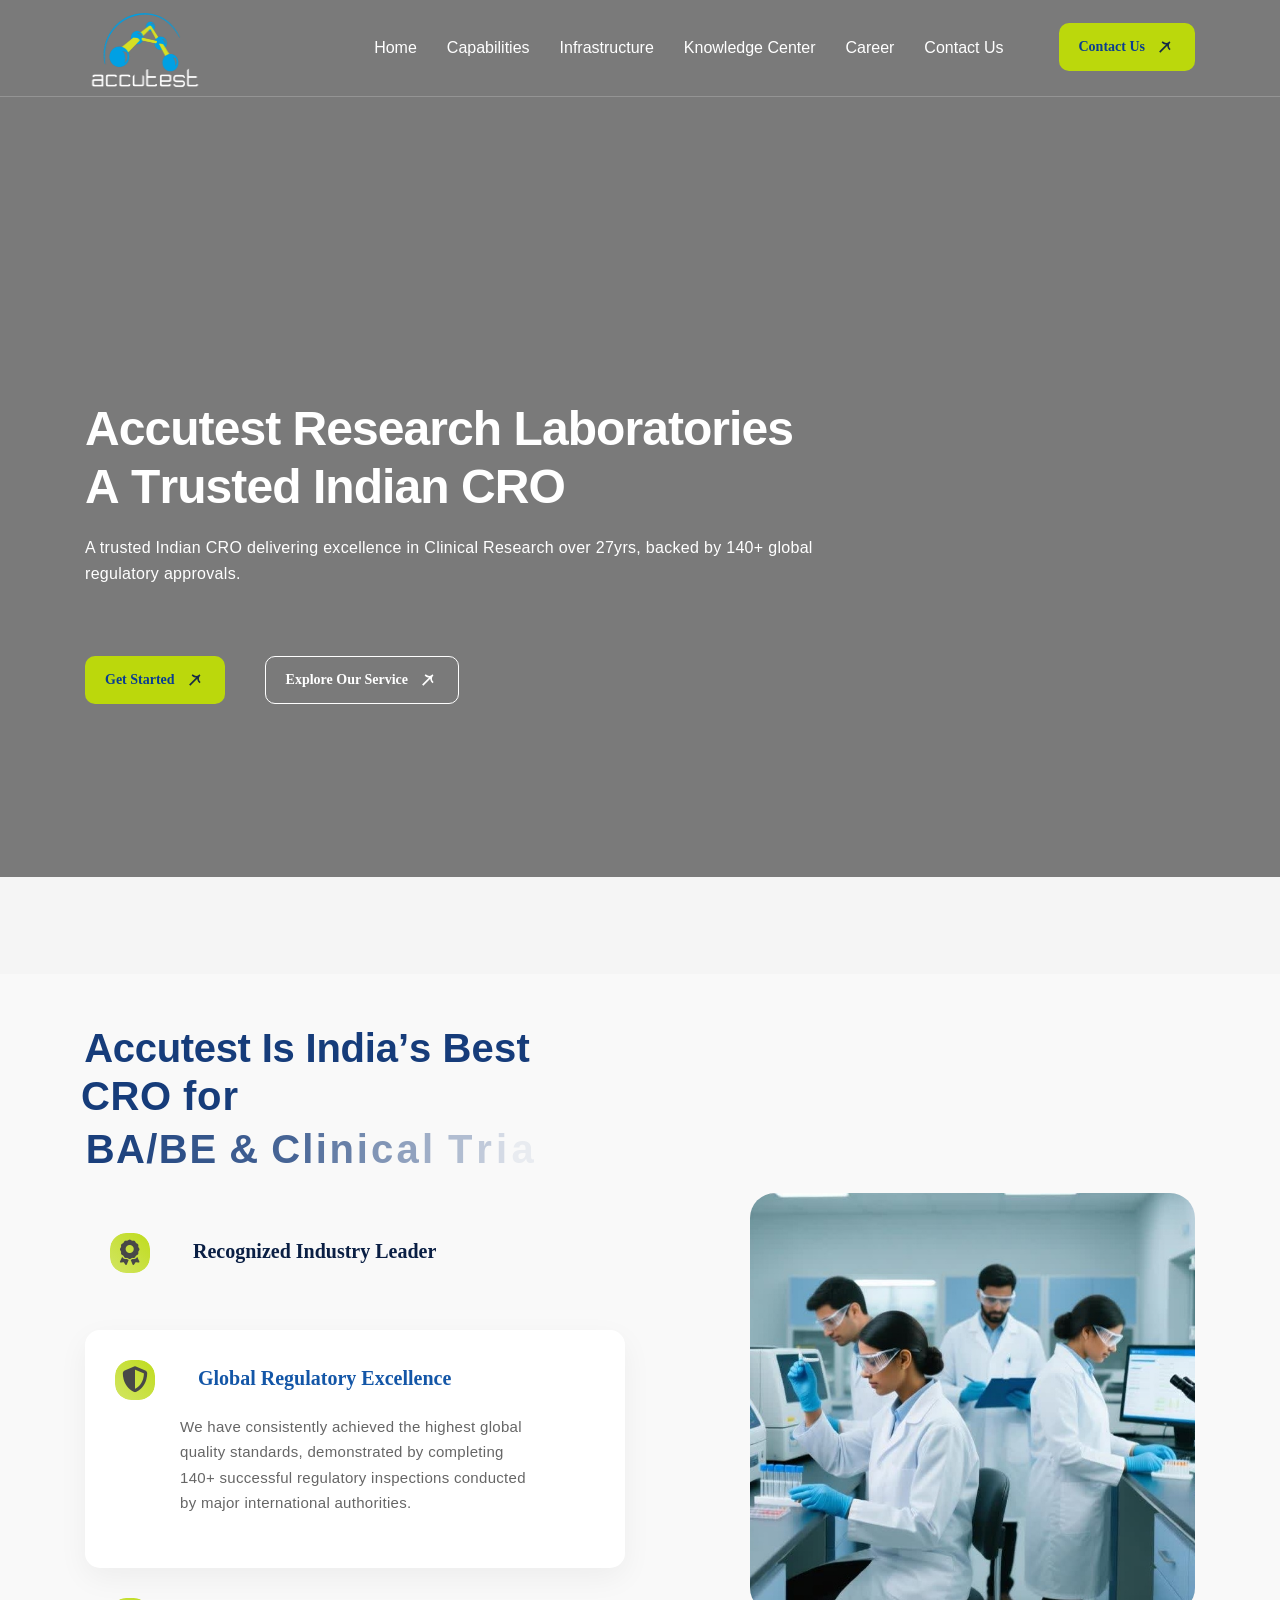
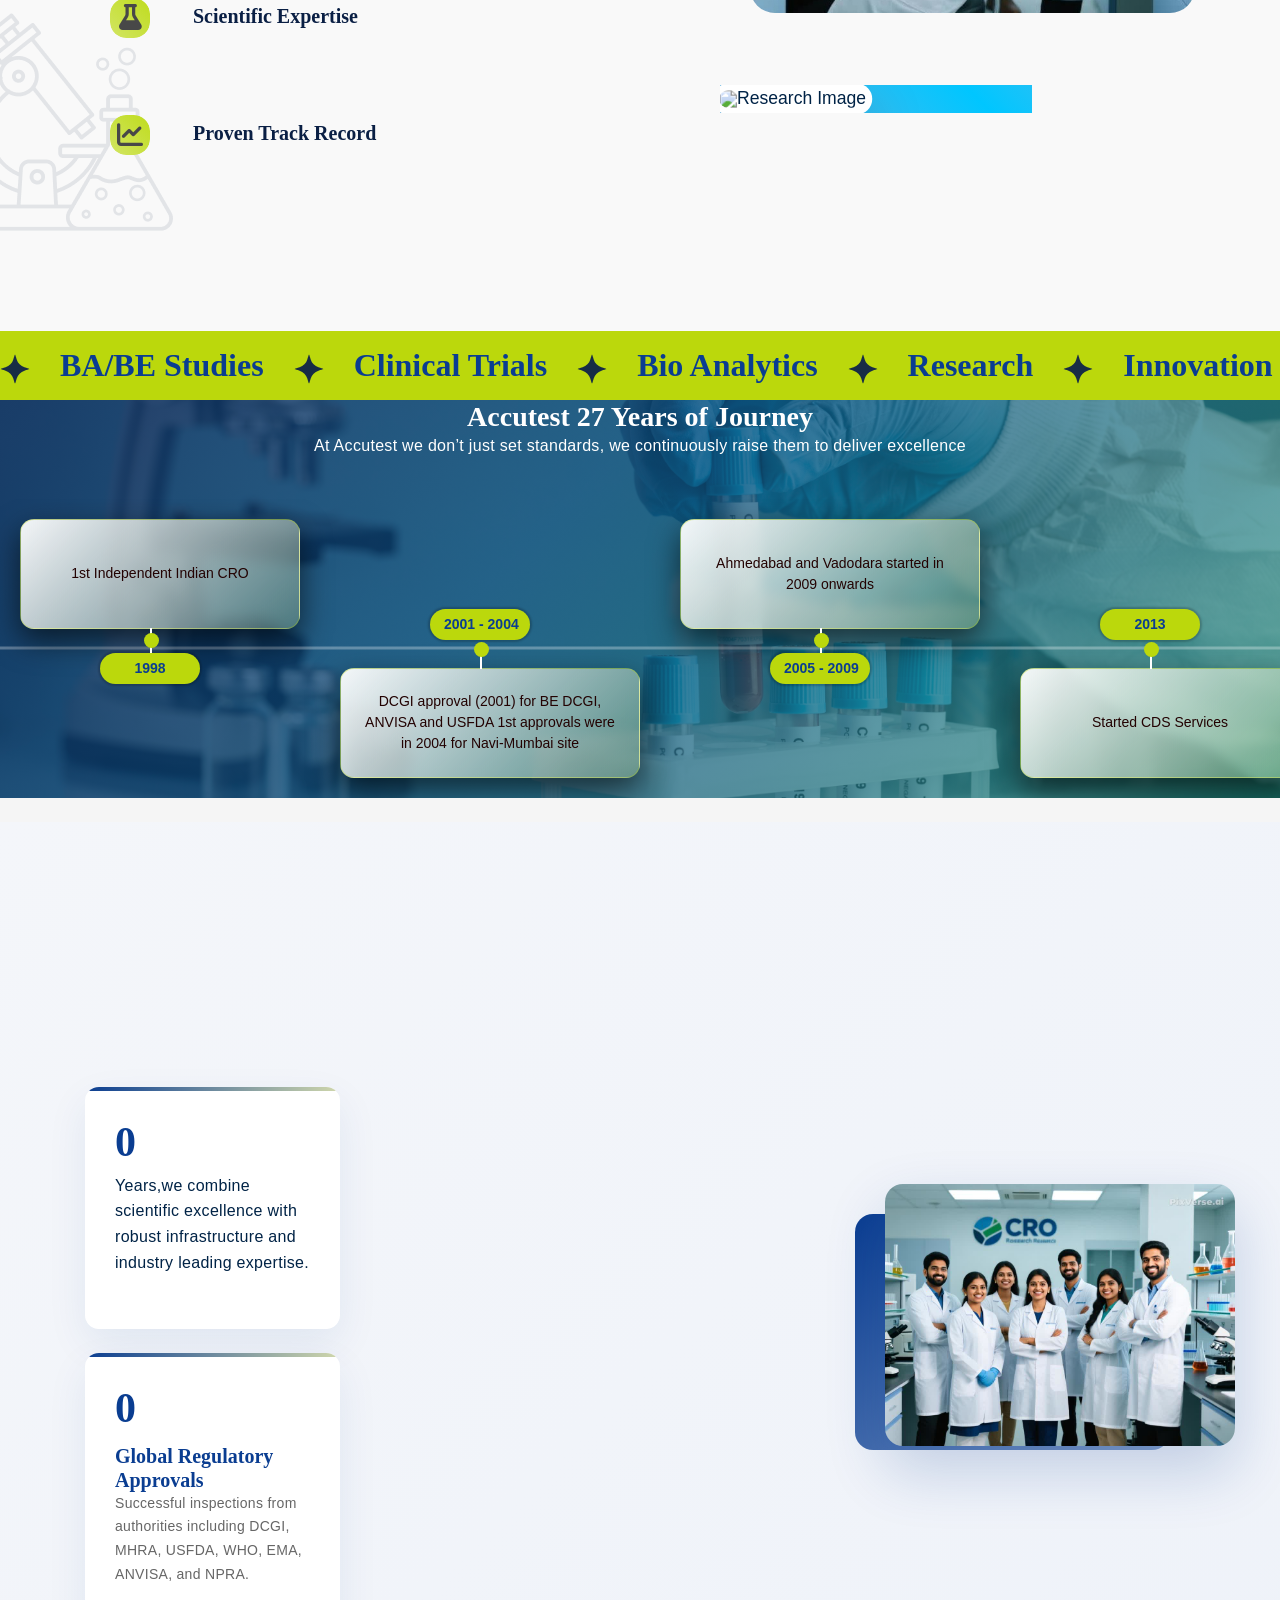
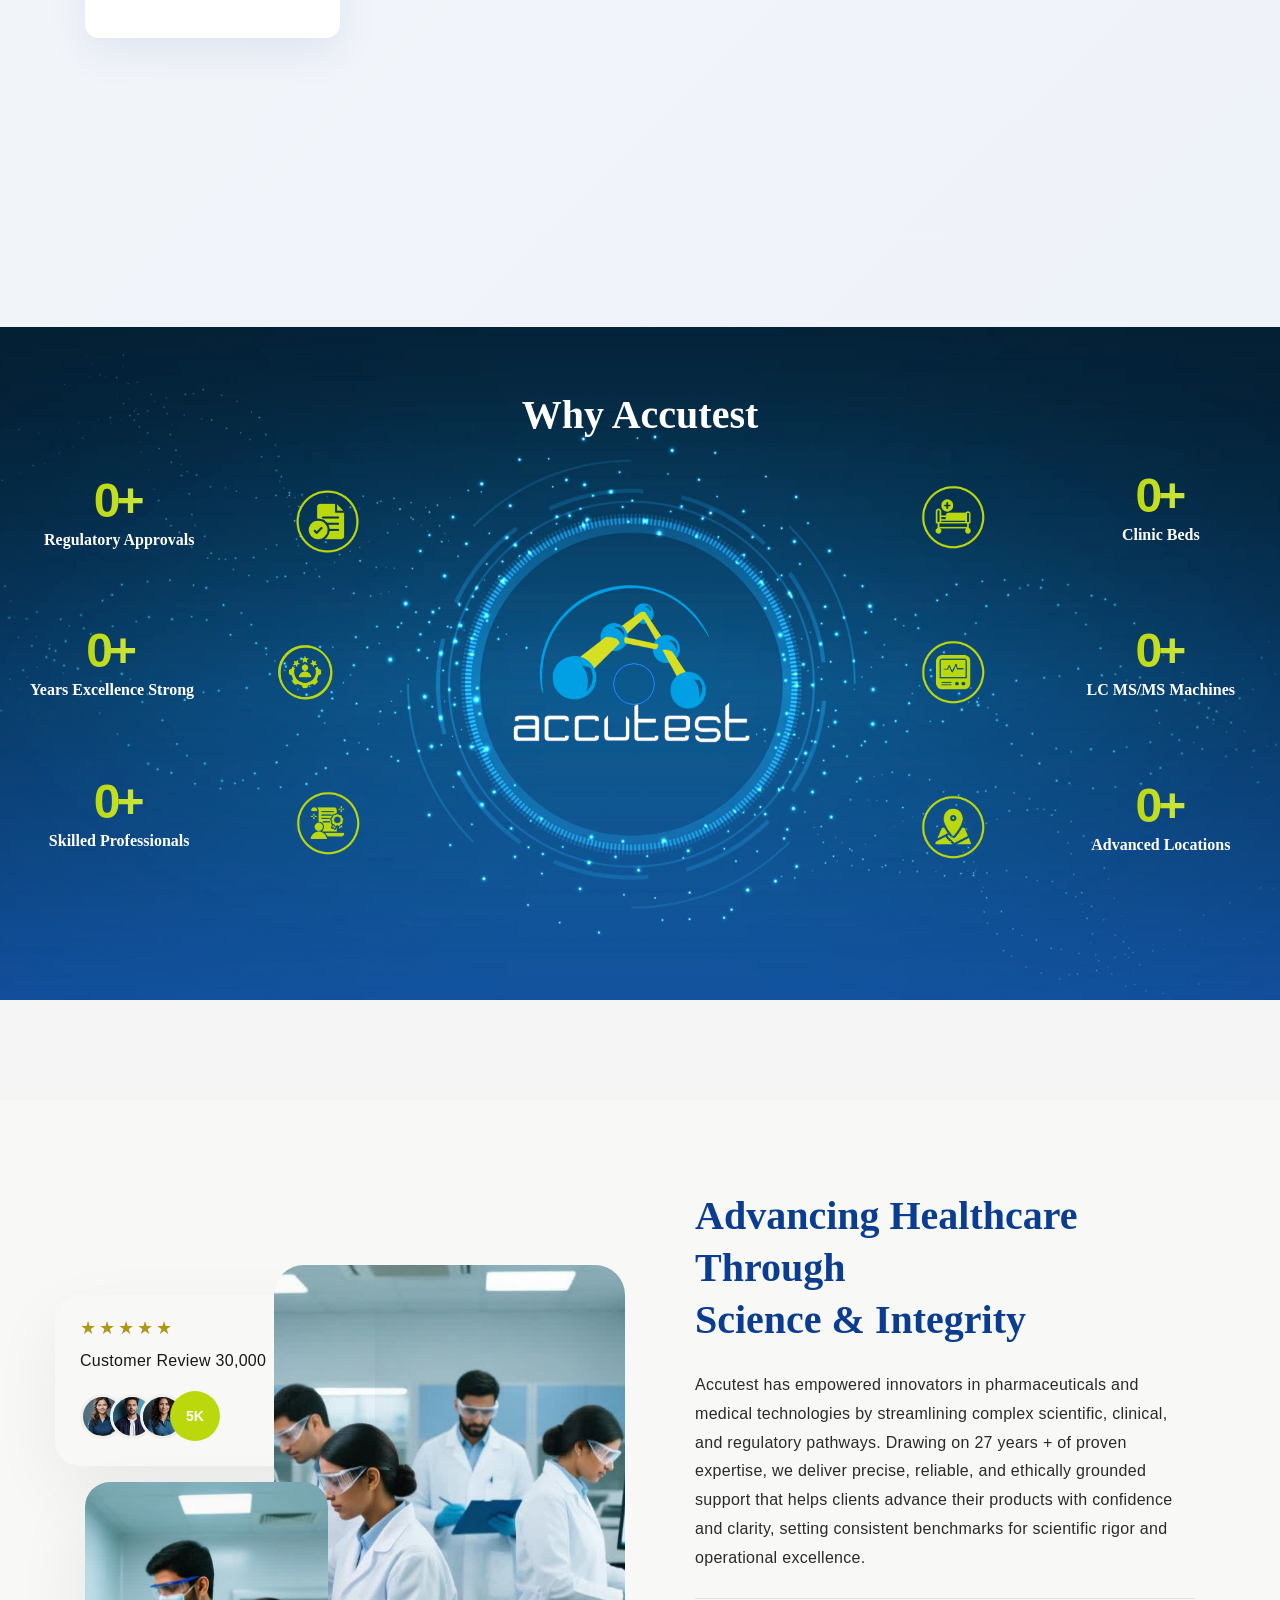
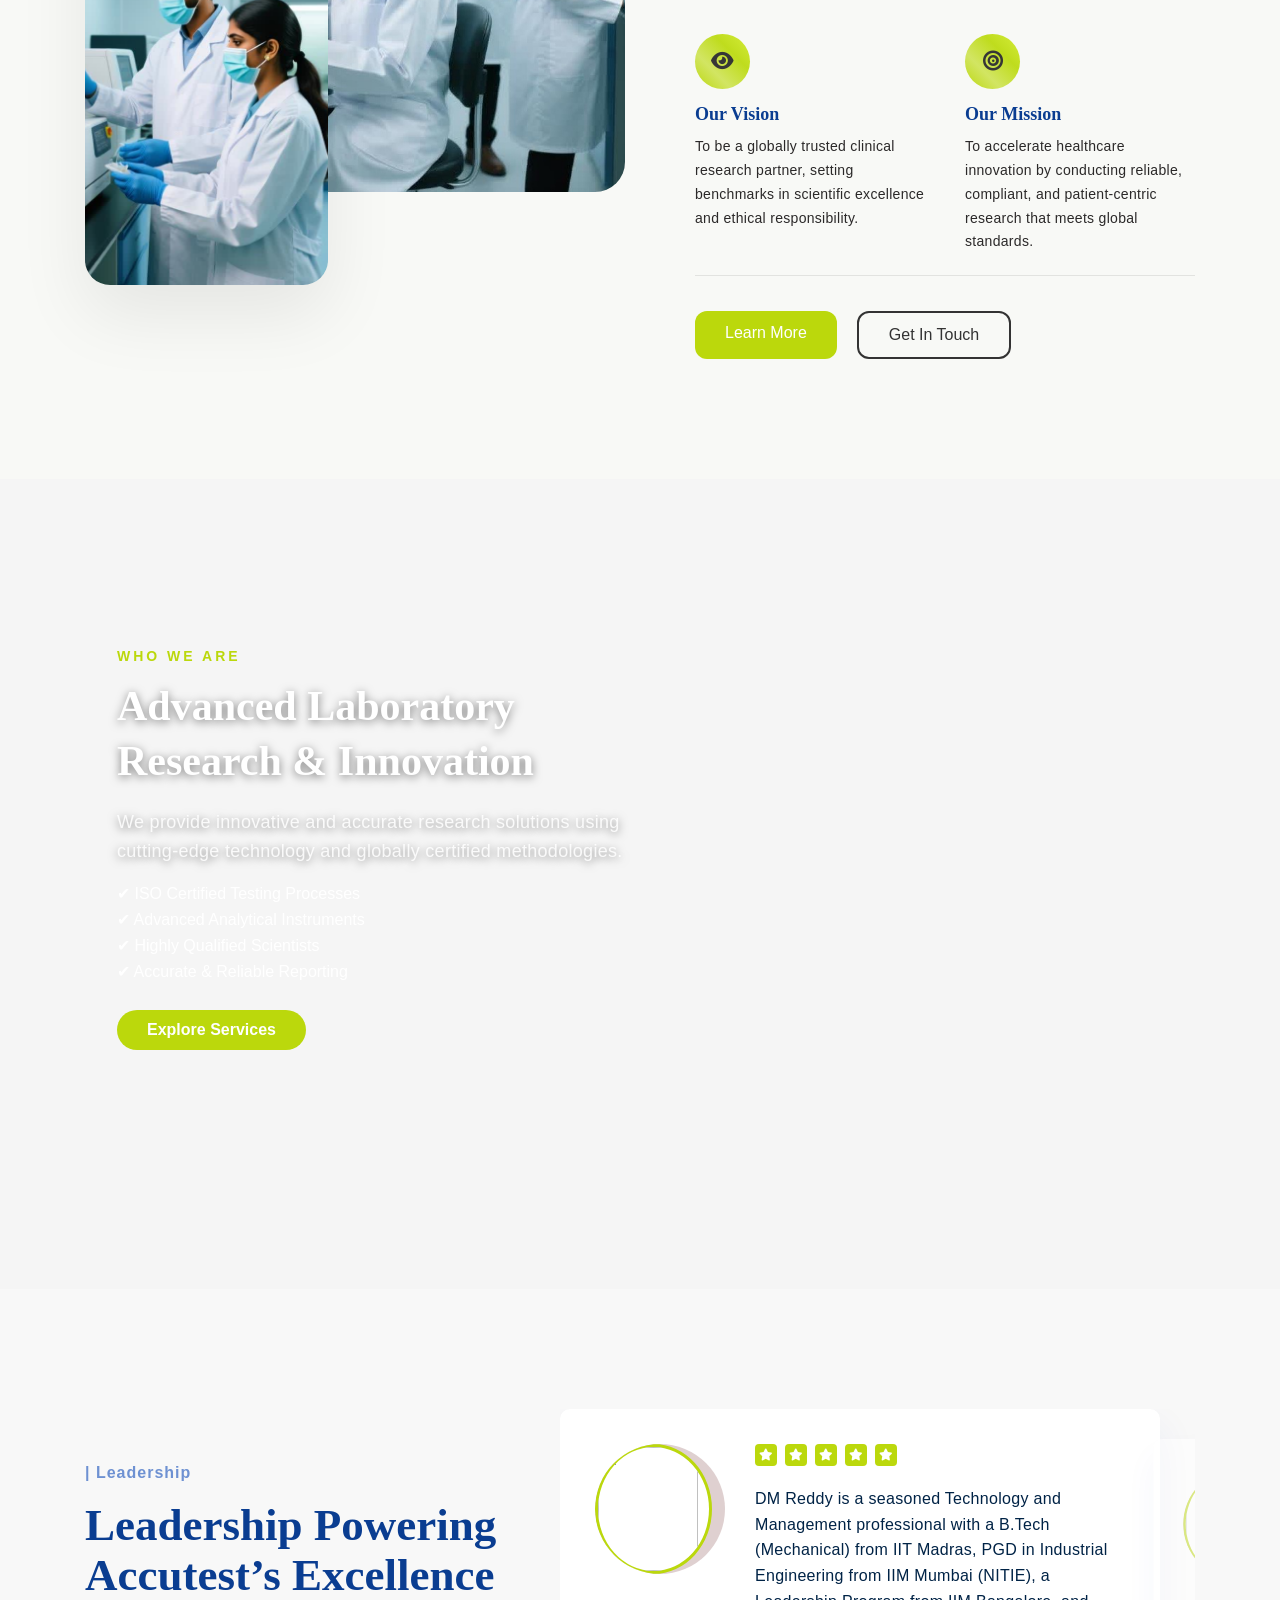
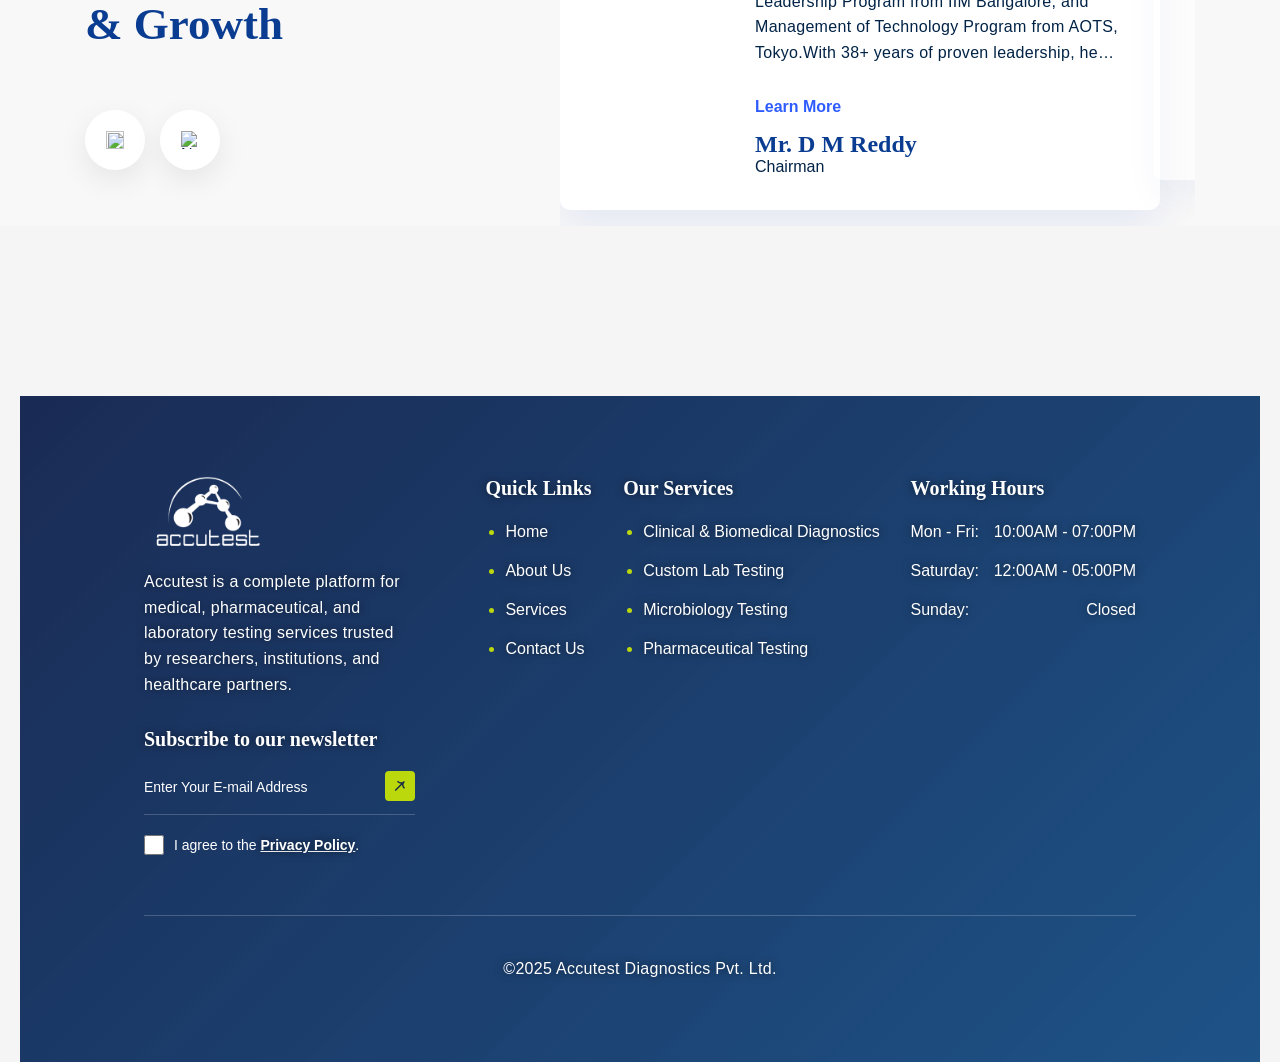
==== commit e9f2f0cc: "Updated website footer and animations" ====
--- a/index.html
+++ b/index.html
@@ -60,151 +60,91 @@
                     <div class="collapse navbar-collapse main-menu">
                         <div class="nav-menu-wrapper">
                             <ul class="navbar-nav mr-auto" id="menu">
-
-                                <!-- Home -->
-                                <li class="nav-item mega-menu-parent">
-                                    <a class="nav-link" href="./">Home</a>
-                                    <div class="mega-menu">
-                                        <div class="mega-container">
-                                            <div class="mega-left">
-                                                <h3>Home</h3>
-                                                <p>
-                                                    Learn more about our company.
-                                                    <span></span>
-                                                    Discover our journey of excellence, innovation, and trusted
-                                                    services.
-
-                                                </p>
-                                            </div>
-
-                                            <div class="mega-right">
-                                                <ul>
-                                                    <li><a href="#about">About Us</a></li>
-                                                    <li><a href="#leadership">Leadership Team</a></li>
-                                                </ul>
-                                            </div>
-                                        </div>
-                                    </div>
+                                <li class="nav-item submenu"><a class="nav-link" href="./">Home<span
+                                            class="arrow-down"></span></a>
+                                    <ul>
+                                        <li class="nav-item"><a class="nav-link" href="#about">About Us</a></li>
+                                        <li class="nav-item"><a class="nav-link" href="#leadership">Leadership team
+                                            </a></li>
+                                    </ul>
                                 </li>
-
-
-                                <!-- Capabilities -->
-                                <li class="nav-item mega-menu-parent">
-                                    <a class="nav-link" href="capabilities.html">Capabilities</a>
-                                    <div class="mega-menu">
-                                        <div class="mega-container">
-                                            <div class="mega-left">
-                                                <h3>Capabilities</h3>
-                                                <p>Explore our clinical research capabilities.</p>
-                                            </div>
-                                            <div class="mega-right">
-                                                <ul>
-                                                    <li><a href="capabilities.html#BA/services">BA/BE Studies</a></li>
-                                                    <li><a href="capabilities.html#latephase">Late Phase (II-IV
-                                                            Trials)</a></li>
-                                                    <li><a href="capabilities.html#biologics">Biologics</a></li>
-                                                    <li><a href="underconstruction.html">CDM & Biostatistics</a></li>
-                                                </ul>
-                                            </div>
-                                        </div>
-                                    </div>
+                                <li class="nav-item submenu "><a class="nav-link" href="capabilities.html">Capabilities
+                                        <span class="arrow-down"></span></a>
+                                    <ul class="nav-item submenu">
+                                        <li class="nav-item"><a class="nav-link"
+                                                href="capabilities.html#BA/services">BA/BE Studies</a></li>
+                                        <li class="nav-item"><a class="nav-link" href="capabilities.html#latephase">Late
+                                                Phase(II IV Trials)
+                                            </a></li>
+                                        <li class="nav-item"><a class="nav-link"
+                                                href="capabilities.html#biologics">Biologics
+                                            </a></li>
+                                        <li class="nav-item"><a class="nav-link" href="underconstruction.html">CDM &
+                                                Biostatistics & Real World Evidence
+                                            </a></li>
+                                    </ul>
+                                <li class="nav-item submenu"><a class="nav-link"
+                                        href="Infrastructure.html">Infrastructure<span class="arrow-down"></span></a>
+                                    <ul class="nav-item submenu">
+                                        <li class="nav-item"><a class="nav-link"
+                                                href="Infrastructure.html#Regulatory">Regulatory
+                                            </a></li>
+                                        <li class="nav-item"><a class="nav-link"
+                                                href="Infrastructure.html#clinic">Clinical
+                                            </a></li>
+                                        <li class="nav-item"><a class="nav-link"
+                                                href="Infrastructure.html#Bio-analytical-Lab">Bio Analytical Lab
+                                            </a></li>
+                                        <li class="nav-item"><a class="nav-link"
+                                                href="Infrastructure.html#Biologics-Lab">Biologics Lab
+                                            </a></li>
+                                        <li class="nav-item"> <a class="nav-link "
+                                                href="Infrastructure.html#IT-Infrastructure">IT Infrastructure</a></li>
+                                    </ul>
                                 </li>
-
-
-                                <!-- Infrastructure -->
-                                <li class="nav-item mega-menu-parent">
-                                    <a class="nav-link" href="Infrastructure.html">Infrastructure</a>
-                                    <div class="mega-menu">
-                                        <div class="mega-container">
-                                            <div class="mega-left">
-                                                <h3>Infrastructure</h3>
-                                                <p>Our facilities and capabilities.</p>
-                                            </div>
-                                            <div class="mega-right">
-                                                <ul>
-                                                    <li><a href="Infrastructure.html#Regulatory">Regulatory</a></li>
-                                                    <li><a href="Infrastructure.html#clinic">Clinical</a></li>
-                                                    <li><a href="Infrastructure.html#Bio-analytical-Lab">Bio Analytical
-                                                            Lab</a></li>
-                                                    <li><a href="Infrastructure.html#Biologics-Lab">Biologics Lab</a>
-                                                    </li>
-                                                    <li><a href="Infrastructure.html#IT-Infrastructure">IT
-                                                            Infrastructure</a></li>
-                                                </ul>
-                                            </div>
-                                        </div>
-                                    </div>
+                                <li class="nav-item submenu"> <a class="nav-link" href="Knowledge-Center.html">
+                                        Knowledge Center<span class="arrow-down"></span></a>
+                                    <ul class="nav-item submenu">
+                                        <li class="nav-item"><a class="nav-link" href="Knowledge-Center.html">Corporate
+                                                Presentation</a></li>
+                                        <li class="nav-item"><a class="nav-link"
+                                                href="Knowledge-Center.html">Brochures/Flyers
+                                            </a></li>
+                                        <li class="nav-item"><a class="nav-link" href="Knowledge-Center.html">Method
+                                                Development & Validation
+                                            </a></li>
+                                        <li class="nav-item"> <a class="nav-link"
+                                                href="Knowledge-Center.html">Podcast/Webinars/Posters
+                                            </a></li>
+                                    </ul>
                                 </li>
-
-
-                                <!-- Knowledge Center -->
-                                <li class="nav-item mega-menu-parent">
-                                    <a class="nav-link" href="Knowledge-Center.html">Knowledge Center</a>
-                                    <div class="mega-menu">
-                                        <div class="mega-container">
-                                            <div class="mega-left">
-                                                <h3>Knowledge Center</h3>
-                                                <p>Explore our resources and materials.</p>
-                                            </div>
-                                            <div class="mega-right">
-                                                <ul>
-                                                    <li><a href="Knowledge-Center.html">Corporate Presentation</a></li>
-                                                    <li><a href="Knowledge-Center.html">Brochures/Flyers</a></li>
-                                                    <li><a href="Knowledge-Center.html">Method Development &
-                                                            Validation</a></li>
-                                                    <li><a href="Knowledge-Center.html">Podcast/Webinars/Posters</a>
-                                                    </li>
-                                                </ul>
-                                            </div>
-                                        </div>
-                                    </div>
+                                <li class="nav-item submenu"> <a class="nav-link" href="Career.html">Career
+                                        <span class="arrow-down"></span></a>
+                                    <ul class="nav-item submenu">
+                                        <li class="nav-item"><a class="nav-link" href="Career.html">Vacancies</a></li>
+                                        <li class="nav-item"><a class="nav-link" href="Career.html">Why
+                                                choose Accutest
+                                            </a></li>
+                                        <li class="nav-item"><a class="nav-link" href="Career.html">Event
+                                                Photos
+                                            </a></li>
+                                    </ul>
                                 </li>
-
-
-                                <!-- Career -->
-                                <li class="nav-item mega-menu-parent">
-                                    <a class="nav-link" href="Career.html">Career</a>
-                                    <div class="mega-menu">
-                                        <div class="mega-container">
-                                            <div class="mega-left">
-                                                <h3>Career</h3>
-                                                <p>Join our growing team.</p>
-                                            </div>
-                                            <div class="mega-right">
-                                                <ul>
-                                                    <li><a href="Career.html">Vacancies</a></li>
-                                                    <li><a href="Career.html">Why Choose Accutest</a></li>
-                                                    <li><a href="Career.html">Event Photos</a></li>
-                                                </ul>
-                                            </div>
-                                        </div>
-                                    </div>
+                                <li class="nav-item submenu"><a class="nav-link" href="Contact-Us.html">Contact Us <span
+                                            class="arrow-down"></span></a>
+                                    <ul class="nav-item submenu">
+                                        <li class="nav-item"><a class="nav-link" href="Contact-Us.html#map">Unit Address
+                                                with google maps
+                                            </a></li>
+                                        <li class="nav-item"><a class="nav-link" href="Contact-Us.html#form">Enquiry
+                                                Form
+                                            </a></li>
+                                        <li class="nav-item"> <a class="nav-link" href="Contact-Us.html#foot">Foot Note
+                                            </a></li>
+                                    </ul>
                                 </li>
-
-
-                                <!-- Contact -->
-                                <li class="nav-item mega-menu-parent">
-                                    <a class="nav-link" href="Contact-Us.html">Contact Us</a>
-                                    <div class="mega-menu">
-                                        <div class="mega-container">
-                                            <div class="mega-left">
-                                                <h3>Contact Us</h3>
-                                                <p>Get in touch with us.</p>
-                                            </div>
-                                            <div class="mega-right">
-                                                <ul>
-                                                    <li><a href="Contact-Us.html#map">Unit Address with Google Maps</a>
-                                                    </li>
-                                                    <li><a href="Contact-Us.html#form">Enquiry Form</a></li>
-                                                    <li><a href="Contact-Us.html#foot">Foot Note</a></li>
-                                                </ul>
-                                            </div>
-                                        </div>
-                                    </div>
                                 </li>
-
                             </ul>
-
                         </div>
                         <!-- Header Btn Start -->
                         <div class="header-btn">
@@ -272,106 +212,109 @@
     <!-- How It Work Section Start -->
     <!-- Font Awesome (add once in head if not present) -->
     <link rel="stylesheet" href="https://cdnjs.cloudflare.com/ajax/libs/font-awesome/6.5.0/css/all.min.css">
-    <div class="how-it-work">
-        <div class="container">
-            <div class="row align-items-center justify-content-between">
-                <div class="col-lg-6">
-                    <div class="how-work-content">
-                        <h2 class="text-anime-style-3 main-heading">
-                            Accutest Is India’s Best CRO for <br>
-                            <span class="highlight-line">BA/BE & Clinical Trials</span>
-                        </h2>
-
-
-                        <div class="work-steps">
-                            <div class="work-steps-item wow fadeInUp" data-wow-delay="0.2s">
-                                <div class="work-step-icon">
-                                    <i class="fa-solid fa-award"></i>
-                                </div>
-                                <div class="work-step-content">
-                                    <div class="pill-title">
-                                        <h3>Recognized Industry Leader</h3>
-                                    </div>
-                                    <p>Recognized as one of India’s leading Contract Research Organizations (CROs),
-                                        delivering world-class expertise in BA/BE studies.</p>
-                                </div>
-                            </div>
-
-                            <div class="work-steps-item active wow fadeInUp" data-wow-delay="0.3s">
-                                <div class="work-step-icon">
-                                    <i class="fa-solid fa-shield-halved"></i>
-                                </div>
-                                <div class="work-step-content">
-                                    <div class="pill-title">
-                                        <h3>Global Regulatory Excellence</h3>
-                                    </div>
-                                    <p>Successfully completed 140+ regulatory inspections conducted by major
-                                        international authorities.</p>
-                                </div>
-                            </div>
-
-
-
-                            <div class="work-steps-item wow fadeInUp" data-wow-delay="0.3s">
-                                <div class="work-step-icon">
-                                    <i class="fa-solid fa-flask"></i>
-                                </div>
-                                <div class="work-step-content">
-                                    <div class="pill-title">
-                                        <h3>Scientific Expertise</h3>
-                                    </div>
-                                    <p> Experienced scientists specialized in developing and validating
-                                        robust bioanalytical assays supporting every stage of drug development,
-                                        from early research to late-phase clinical programs.</p>
-                                </div>
-                            </div>
-
-
-
-                            <div class="work-steps-item wow fadeInUp" data-wow-delay="0.3s">
-                                <div class="work-step-icon">
-                                    <i class="fa-solid fa-chart-line"></i>
-                                </div>
-                                <div class="work-step-content">
-                                    <div class="pill-title">
-                                        <h3>Proven Track Record</h3>
-                                    </div>
-                                    <p> Successfully executed 2,000+ BA/BE studies, including clinically
-                                        complex and bioanalytically challenging molecules requiring
-                                        specialized scientific expertise.</p>
-                                </div>
-                            </div>
-
-
-
-
-                        </div>
-                    </div>
-                </div>
-
-                <div class="col-lg-5">
-                    <div class="custom-image-wrapper">
-
-                        <!-- Main Image -->
-                        <div class="main-image image-anime">
-                            <img src="images/accutst.jpg" alt="Main Lab Image">
-                        </div>
-
-                        <!-- Small Overlap Image -->
-                        <div class="overlay-image image-anime">
-                            <img src="images/ab3.jpg" alt="Research Image">
-                        </div>
-
-
-
-                    </div>
-                </div>
-
+   <section class="how-it-work-section">
+    <div class="container">
+        <div class="row align-items-center justify-content-between">
+
+            <!-- LEFT CONTENT -->
+            <div class="col-lg-6">
+                <div class="how-work-content">
+                    <h2 class="text-anime-style-3 main-heading">
+                        Accutest Is India’s Best CRO for <br>
+                        <span class="highlight-line">BA/BE & Clinical Trials</span>
+                    </h2>
+
+                    <div class="work-steps">
+
+                        <div class="work-steps-item wow fadeInUp" data-wow-delay="0.2s">
+                            <div class="work-step-icon">
+                                <i class="fa-solid fa-award"></i>
+                            </div>
+                            <div class="work-step-content">
+                                <div class="pill-title">
+                                    <h3>Recognized Industry Leader</h3>
+                                </div>
+                                <p>
+                                    Accutest is recognized as one of the best Contract Research Organizations (CROs)
+                                    in India, offering world class expertise in BA/BE studies, clinical trials,
+                                    and bio analytical biologics services.
+                                </p>
+                            </div>
+                        </div>
+
+                        <div class="work-steps-item active wow fadeInUp" data-wow-delay="0.3s">
+                            <div class="work-step-icon">
+                                <i class="fa-solid fa-shield-halved"></i>
+                            </div>
+                            <div class="work-step-content">
+                                <div class="pill-title">
+                                    <h3>Global Regulatory Excellence</h3>
+                                </div>
+                                <p>
+                                    We have consistently achieved the highest global quality standards,
+                                    demonstrated by completing 140+ successful regulatory inspections
+                                    conducted by major international authorities.
+                                </p>
+                            </div>
+                        </div>
+
+                        <div class="work-steps-item wow fadeInUp" data-wow-delay="0.4s">
+                            <div class="work-step-icon">
+                                <i class="fa-solid fa-flask"></i>
+                            </div>
+                            <div class="work-step-content">
+                                <div class="pill-title">
+                                    <h3>Scientific Expertise</h3>
+                                </div>
+                                <p>
+                                    Our team of experienced scientists excels in developing and validating
+                                    robust bio analytical assays supporting every stage of drug development.
+                                    Accutest has successfully executed more than 2,000 BA/BE studies,
+                                    including clinically complex molecules.
+                                </p>
+                            </div>
+                        </div>
+
+                        <div class="work-steps-item wow fadeInUp" data-wow-delay="0.5s">
+                            <div class="work-step-icon">
+                                <i class="fa-solid fa-chart-line"></i>
+                            </div>
+                            <div class="work-step-content">
+                                <div class="pill-title">
+                                    <h3>Proven Track Record</h3>
+                                </div>
+                                <p>
+                                    Powered by modern infrastructure, Accutest operates state of the art
+                                    facilities spanning 150,000+ sq. ft. across Mumbai and Vadodara,
+                                    with 262 beds and 21 LC MS/MS systems.
+                                </p>
+                            </div>
+                        </div>
+
+                    </div>
+                </div>
             </div>
+
+            <!-- RIGHT IMAGES -->
+            <div class="col-lg-5">
+                <div class="custom-image-wrapper">
+                    <div class="main-image image-anime">
+                        <img src="images/accutst.jpg" alt="Main Lab Image">
+                    </div>
+
+                    <div class="overlay-image image-anime">
+                        <img src="images/ab3.jpg" alt="Research Image">
+                    </div>
+                </div>
+            </div>
+
         </div>
     </div>
-
-
+</section>
+
+
+   
+   
     <!-- Scrolling Ticker Section Start -->
     <div class="our-scrolling-ticker">
         <!-- Scrolling Ticker Start -->
@@ -407,7 +350,7 @@
 ================================ -->
     <!-- scroll-timeline 2 -->
 
-  
+
 
 
     <section class="scroll-timeline2 zigzag-timeline mb-4 dark-section">
@@ -431,7 +374,7 @@
 
                 <div class="timeline-content">
                     <div class="timeline-period">2001 - 2004</div>
-                    DCGI approval (2001) for BE DCGI, ANVISA and USFDA 1st approvals were in 2004
+                    DCGI approval (2001) for BE DCGI, ANVISA and USFDA 1st approvals were in 2004 for Navi-Mumbai site
                 </div>
 
                 <div class="timeline-content">
@@ -440,12 +383,12 @@
                 </div>
 
                 <div class="timeline-content">
+                    <div class="timeline-period">2013</div>
+                    Started CDS Services
+                </div>
+
+                <div class="timeline-content">
                     <div class="timeline-period">2014</div>
-                    Started CDS Services
-                </div>
-
-                <div class="timeline-content">
-                    <div class="timeline-period">2019</div>
                     Biologics Laboratory initiated
                 </div>
 
@@ -461,7 +404,7 @@
 
 
 
-               
+
 
             </div>
         </div>
@@ -480,7 +423,8 @@
                     <!-- 27+ Years -->
                     <div class="side-box">
                         <h2 class="counter" data-target="27">0</h2>
-                        <p>Years of Excellence</p>
+                        <p> Years,we combine scientific excellence with robust infrastructure and industry leading
+                            expertise.</p>
                     </div>
 
                     <!-- 140+ Inspections -->
@@ -498,17 +442,23 @@
                 <!-- CENTER CONTENT -->
                 <div class="col-lg-5 col-md-6">
                     <div class="about-content">
-                        <h6 class="sub-title">WHO WE ARE</h6>
+                        <h6 class="sub-title">About Accutest</h6>
                         <h2>India’s Leading Independent CRO Since 1998</h2>
 
-                        <p >
-                            Accutest is a leading independent Contract Research Organization
-                            delivering high quality, regulatory compliant research services worldwide.
+                        <p>
+                            Accutest is a leading independent Contract Research Organization (CRO) delivering high
+                            quality reliable, and regulatory-compliant research services to pharmaceutical and biotech
+                            companies worldwide. Established in 1998, we have grown into one of India’s most trusted
+                            scientific partners, specializing in BA/BE studies, clinical development services (Phase
+                            II–IV), and biologics testing.
                         </p>
 
                         <p>
                             With 250+ experts, 21 LC MS/MS instruments, 262 bed clinical facilities,
                             and 1000+ validated assays, we support complex and large scale studies globally.
+                            Our strong regulatory foundation reflected in 140+ successful inspections from authorities
+                            including DCGI, MHRA, USFDA, WHO, EMA, ANVISA, DCGI, and NPRA underscores our commitment to
+                            quality, accuracy, and compliance.
                         </p>
 
                         <a href="#" class="theme-btn mt-3">
@@ -598,52 +548,55 @@
                 <!-- LEFT SIDE -->
                 <div class="leftInfo col-lg-4 col-md-4 col-6 order-2 order-md-1">
 
-                   <div class="leftDivContent d-flex flex-row-reverse align-items-center py-4 row justify-content-center">
+                    <div
+                        class="leftDivContent d-flex flex-row-reverse align-items-center py-4 row justify-content-center">
                         <div class="infoIcon col-md-6">
-                            
-                            <img src="images/Regulatory Approvals.png" alt="Regulatory Icon">
+
+                            <img src="images/regulatory-approvals.png" alt="Regulatory Icon">
                         </div>
                         <div class="info text-center col-md-6">
                             <span class="infoPoints">
                                 <span class="count" data-target="140">0</span><strong>+</strong>
                             </span>
-                            
-                                <h6 class="text-white infoLabel"> Regulatory Approvals</h6>
-                           
-
-                        </div>
-                        
-                    </div>
-
-                    <div class="leftDivContent d-flex flex-row-reverse align-items-center py-4 row justify-content-center">
+
+                            <h6 class="text-white infoLabel"> Regulatory Approvals</h6>
+
+
+                        </div>
+
+                    </div>
+
+                    <div
+                        class="leftDivContent d-flex flex-row-reverse align-items-center py-4 row justify-content-center">
                         <div class="infoIcon col-md-6">
-                           <img src="images/Years Excellence Strong.png" alt="Years Icon">
+                            <img src="images/years-excellence-strong.png" alt="Years Icon">
                         </div>
                         <div class=" info text-center col-md-6">
                             <span class="infoPoints">
                                 <span class="count" data-target="27">0</span><strong>+</strong>
-                               
+
                             </span>
-                           
-                                <h6 class="text-white infoLabel">Years Excellence Strong </h6>
-                           
-
-
-                        </div>
-                    </div>
-
-                   <div class="leftDivContent d-flex flex-row-reverse align-items-center py-4 row justify-content-center">
+
+                            <h6 class="text-white infoLabel">Years Excellence Strong </h6>
+
+
+
+                        </div>
+                    </div>
+
+                    <div
+                        class="leftDivContent d-flex flex-row-reverse align-items-center py-4 row justify-content-center">
                         <div class="infoIcon col-md-6">
-                          <img src="images/Skilled Professionals.png" alt="Professionals Icon">
+                            <img src="images/skilled-professionals.png" alt="Professionals Icon">
                         </div>
                         <div class=" info text-center col-md-6">
                             <span class="infoPoints">
                                 <span class="count" data-target="250">0</span><strong>+</strong>
-                                
+
                             </span>
-                           
-                                <h6 class="text-white infoLabel">Skilled Professionals</h6>
-                           
+
+                            <h6 class="text-white infoLabel">Skilled Professionals</h6>
+
 
                         </div>
                     </div>
@@ -652,7 +605,7 @@
 
                 <!-- CENTER LOGO -->
                 <div class="centerInfo col-lg-4 col-md-4 text-center order-md-2 order-1">
-                    <img src="images/logo-white.png">
+
                 </div>
 
                 <!-- RIGHT SIDE -->
@@ -660,49 +613,49 @@
 
                     <div class="rightDivContent d-flex align-items-center py-4 row justify-content-center">
                         <div class="infoIcon col-md-6">
-                           <img src="images/Clinic Beds.png" alt="Clinic Beds Icon">
+                            <img src="images/clinic-beds.png" alt="Clinic Beds Icon">
                         </div>
                         <div class=" info text-center col-md-6">
                             <span class="infoPoints">
                                 <span class="count" data-target="262">0</span><strong>+</strong>
-                                
+
                             </span>
-                           
-                                <h6 class="text-white infoLabel">Clinic Beds</h6>
-                           
+
+                            <h6 class="text-white infoLabel">Clinic Beds</h6>
+
 
                         </div>
                     </div>
 
                     <div class="rightDivContent d-flex align-items-center py-4 row justify-content-center">
                         <div class="infoIcon col-md-6">
-                           <img src="images/LC MSMS Machines.png" alt="LC MS/MS Icon">
+                            <img src="images/ls-ms-ms-machine.png" alt="LC MS/MS Icon">
                         </div>
                         <div class=" info text-center col-md-6">
                             <span class="infoPoints  ">
                                 <span class="count" data-target="21">0</span><strong>+</strong>
-                               
+
                             </span>
-                          
-                                <h6 class="text-white infoLabel">LC MS/MS Machines</h6>
-                            
+
+                            <h6 class="text-white infoLabel">LC MS/MS Machines</h6>
+
 
                         </div>
                     </div>
 
                     <div class="rightDivContent align-items-center py-4 row justify-content-center">
                         <div class="infoIcon col-md-6">
-                            <img src="images/Advance Location.png" alt="Locations Icon">
-                           
+                            <img src="images/advanced-locations.png" alt="Locations Icon">
+
                         </div>
                         <div class=" info text-center col-md-6">
                             <span class="infoPoints">
                                 <span class="count" data-target="2">0</span><strong>+</strong>
-                                
+
                             </span>
-                          
-                                <h6 class="text-white infoLabel">Advanced Locations</h6>
-                            
+
+                            <h6 class="text-white infoLabel">Advanced Locations</h6>
+
 
                         </div>
                     </div>
@@ -725,7 +678,7 @@
 
 
     <!-- Case Study Section End -->
-    
+
 
 
 
@@ -751,7 +704,7 @@
                                 <img src="images/author-2.jpg" alt="">
                                 <img src="images/author-3.jpg" alt="">
 
-                                <div class="review-count">30K</div>
+                                <div class="review-count">5K</div>
                             </div>
                         </div>
 
@@ -773,7 +726,7 @@
                 <div class="col-lg-6">
                     <div class="content-wrapper animate delay-1">
 
-                        <span class="sub-title">ABOUT ACCUTEST</span>
+
 
                         <h2 class="main-title">
                             Advancing Healthcare Through <br>
@@ -781,11 +734,13 @@
                         </h2>
 
                         <p class="description">
-                            For over 27 years, Accutest has supported pharmaceutical and medical
-                            innovators by delivering high-quality clinical research solutions.
-                            Our scientific precision, ethical practices, and regulatory expertise
-                            help organizations bring safe and effective healthcare solutions
-                            to patients worldwide.
+                            Accutest has empowered innovators in pharmaceuticals and medical technologies by
+                            streamlining complex scientific, clinical, and regulatory pathways. Drawing on 27 years + of
+                            proven expertise, we deliver precise, reliable, and ethically grounded support that helps
+                            clients advance their products with confidence and clarity, setting consistent benchmarks
+                            for scientific rigor and operational excellence.
+
+
                         </p>
 
                         <!-- Vision & Mission -->
@@ -835,7 +790,7 @@
 
 
 
-<!-- Static Image Section Start -->
+    <!-- Static Image Section Start -->
     <!-- Image Banner Section Start -->
     <section class="image-banner">
         <div class="content-wrapper">
@@ -938,13 +893,21 @@
                                             </div>
 
                                             <!-- Text -->
-                                            <p>
-                                                DM Reddy is a seasoned Technology and Management
-                                                professional with over 38+ years of proven leadership
-                                                across Automotive, Aerospace, Telecom, and Testing
-                                                Equipment industries, driving business transformation
-                                                and sustainable growth.
+                                            <p class="leader-description">
+                                                DM Reddy is a seasoned Technology and
+                                                Management professional
+                                                with a B.Tech (Mechanical) from IIT Madras, PGD in Industrial
+                                                Engineering from IIM Mumbai (NITIE), a Leadership Program from
+                                                IIM Bangalore, and Management of Technology Program from AOTS,
+                                                Tokyo.With 38+ years of proven leadership, he has successfully
+                                                driven business transformations, IT enablement, and technology
+                                                management, leading multifold growth across diverse industries,
+                                                including Automotive, Consumer Durables, Telecom Electronics,
+                                                Air Conditioning, Forgings, Foundry, Aerospace, Defense, Testing
+                                                Equipment, and Water Purifiers.
                                             </p>
+                                            <button class="learn-more-btn">Learn More</button>
+
 
                                             <h4>Mr. D M Reddy</h4>
                                             <span>Chairman</span>
@@ -981,11 +944,27 @@
 
                                             <!-- Text -->
                                             <p>
-                                                Dr. Nirav Gandhi is a seasoned clinical research and pharmaceutical
-                                                leader with over 25+ years of experience in the CRO and pharmaceutical
-                                                industry, driving clinical excellence, regulatory compliance, and
-                                                strategic innovation across leading organizations.
+                                                Dr. Nirav Gandhi is a seasoned medical and
+                                                clinical research
+                                                leader with over 25 years of experience in the CRO and
+                                                pharmaceutical industry. An MBBS and MD in Pharmacology, he is
+                                                recognized for his strategic vision, scientific depth, and
+                                                strong operational leadership.He has previously held senior
+                                                roles at leading organizations including Lambda Therapeutic
+                                                Research, Intas Pharmaceuticals, Torrent Research Centre, and
+                                                Cipla, where he led large cross functional teams across Clinical
+                                                Operations, Pharmacovigilance, Medical Affairs, Data Management,
+                                                Biostatistics, and IT Dr. Gandhi has managed 300+ clinical
+                                                trials, led 22+ ongoing global programs, collaborated with 2500+
+                                                patients and 250 clinical sites, and successfully completed
+                                                multiple regulatory audits including USFDA, EMA, MHRA, WHO, and
+                                                ANVISA. His expertise spans clinical strategy, digital
+                                                transformation, centralized monitoring, and operational
+                                                excellence.A respected academic contributor and mentor, Dr.
+                                                Gandhi continues to engage in national and international
+                                                scientific forums and advisory committees.
                                             </p>
+                                            <button class="learn-more-btn">Learn More</button>
 
                                             <h4>
                                                 Dr. Nirav Gandhi</h4>
@@ -1022,12 +1001,16 @@
 
                                             <!-- Text -->
                                             <p>
-                                                Mr. P. R. Raman is a seasoned finance leader and Chartered Accountant
-                                                with over 11+ years of experience across
-                                                healthcare, medical education, and pharmaceutical manufacturing,
-                                                regulatory,
-                                                and sustainable organizational growth.
+                                                Mr. P. R. Raman, Chief Financial Officer
+                                                (CFO), is a Chartered
+                                                Accountant with over 11 years of experience across healthcare,
+                                                medical education, and pharmaceutical manufacturing. He brings
+                                                strong expertise in corporate finance, financial governance,
+                                                fund raising, and regulatory compliance, supporting complex and
+                                                regulated organizations with a focus on transparency, controls,
+                                                and sustainable growth.
                                             </p>
+                                              <button class="learn-more-btn">Learn More</button>
 
                                             <h4>Mr. P. R. Raman</h4>
                                             <span>Chief Financial Officer</span>
@@ -1063,11 +1046,20 @@
 
                                             <!-- Text -->
                                             <p>
-                                                Dr. Anil Avhad is a seasoned clinician-scientist with global expertise
-                                                in clinical development across NCEs, vaccines,
-                                                complex generics, and BABE studies, leading programs from early-phase to
-                                                approvals with strong regulatory and operational excellence.
+                                                Dr. Anil Avhad is a seasoned clinician
+                                                scientist with extensive
+                                                experience in global clinical development across NCEs, NBEs,
+                                                vaccines, complex generics, and BABE studies. He has led
+                                                programs from first in human to late phase trials and brings
+                                                strong expertise in clinical operations, scientific strategy,
+                                                regulatory submissions (USFDA, Health Canada, ANVISA, DCGI), and
+                                                major audits.He has contributed to the development and approvals
+                                                of innovative vaccines, anti infectives, immunomodulators, and
+                                                respiratory products. His early clinical background, industry
+                                                leadership roles, and academic collaborations further strengthen
+                                                his scientific and operational perspective.
                                             </p>
+                                            <button class="learn-more-btn">Learn More</button>
 
                                             <h4>Dr. Anil Avhad</h4>
                                             <span>Chief Scientific Officer</span>
@@ -1103,10 +1095,24 @@
 
                                             <!-- Text -->
                                             <p>
-                                                Dr. Avdhoot Laud leads Corporate Quality Assurance and Regulatory
-                                                functions at Accutest, driving robust quality systems and global
-                                                regulatory compliance across operations.
+                                                Dr. Avdhoot Laud leads Accutest’s Corporate
+                                                Quality Assurance and
+                                                Regulatory functions, overseeing the implementation and
+                                                maintenance of robust quality systems across all operations.
+                                                With extensive experience in the pharmaceutical industry, he has
+                                                been instrumental in securing global regulatory approvals and
+                                                successfully managing inspections from agencies such as US FDA,
+                                                EMA (Sweden), ANVISA, DCGI, WHO, MHRA, Thai FDA, and MCC. He has
+                                                built and mentored a strong QA team, ensuring that every study
+                                                is conducted, documented, and reported in full compliance with
+                                                GCP, SOPs, and international regulatory standards. His
+                                                background spans Quality Assurance, Bioanalysis, Clinical
+                                                Operations, API manufacturing, Analytical R&D, and Formulation
+                                                R&D.Dr. Avdhoot holds a Ph.D. in Chemistry from the University
+                                                of Mumbai and is based at Accutest’s headquarters in Mumbai,
+                                                India.
                                             </p>
+                                            <button class="learn-more-btn">Learn More</button>
 
                                             <h4>Dr. Avdhoot Laud</h4>
                                             <span>Sr. Vice President Corporate Quality Assurance & Regulatory</span>
@@ -1141,11 +1147,23 @@
 
                                             <!-- Text -->
                                             <p>
-                                                Dr. Naba is a Clinical Pharmacologist with 23+ years of experience
-                                                across CROs, multinational pharma, healthcare, and academia, bringing
-                                                deep expertise in early- and late-phase clinical trials.
+                                                Dr. Naba is a Clinical Pharmacologist with
+                                                23+ years of
+                                                extenssive experience across CROs, multinational pharma,
+                                                healthcare, and academics. With 15+ years in early and late
+                                                phase clinical trials, he has worked extensively as a medical
+                                                expert in CRO and sponsor environments and contributed to
+                                                establishing and expanding BE facilities. He has experience of
+                                                establishig global Pharmacovigilance systems, led PV operations
+                                                for 8+ years, and handled regulatory inspections as QPPV. He has
+                                                experience of leading teams in medical writing, regulatory
+                                                submissions, and post marketing risk management. He maintain a
+                                                strong record of leadership and successful regulatory
+                                                inspections with all major regulatory agencies including USFDA,
+                                                EMA, MHRA, WHO, TGA, ANVISA, NPRA, MOH Turkey, and CDSCO.
 
                                             </p>
+                                            <button class="learn-more-btn">Learn More</button>
 
                                             <h4>Dr. Naba Kumar Talukdar</h4>
                                             <span>Vice President Clinical Services</span>
@@ -1180,12 +1198,20 @@
 
                                             <!-- Text -->
                                             <p>
-                                                Ravindra Gandham brings over 20+ years of experience in clinical
-                                                research and global business development, leading strategic growth and
-                                                international partnerships across India, APAC, and the USA. With senior
-                                                leadership experience at
-                                                leading CROs.
+                                                Ravindra Gandham brings over 20 years of
+                                                experience in clinical
+                                                research and global business development. He joined Accutest in
+                                                August 2025 and leads the Business Development function, driving
+                                                strategic growth and global partnerships.He has held senior
+                                                leadership roles at leading CROs including Cliantha Research,
+                                                INC Research (Syneos Health), and Omnicare Clinical Research
+                                                (Theorem). With expertise across clinical operations, regulatory
+                                                affairs, and strategic alliances, Ravindra has successfully
+                                                expanded market presence across India, APAC, and the USA. He
+                                                holds a Postgraduate Medical Education in Clinical Research from
+                                                Harvard Medical School and an MBA in Marketing.
                                             </p>
+                                            <button class="learn-more-btn">Learn More</button>
 
                                             <h4>Dr. Ravindra Gandham</h4>
                                             <span>Vice President Global Business Development</span>
@@ -1221,12 +1247,23 @@
 
                                             <!-- Text -->
                                             <p>
-                                                Jeetendra Donde is an accomplished HR leader with over 20+ years of
-                                                experience across global Fortune 500 organizations, driving HR strategy,
-                                                talent management, performance systems, and people-focused culture
-                                                transformation.
+                                                Jeetendra Donde is an accomplished HR leader
+                                                with over two
+                                                decades of experience across global Fortune 500 companies. He
+                                                specializes in HR strategy, talent management, performance
+                                                systems, and building strong, people focused cultures. At
+                                                Accutest, he leads HR for Research Labs and Biologics, driving
+                                                PMS frameworks, HRIS implementation, L&D initiatives, and
+                                                organization wide culture programs.He has previously held senior
+                                                HR roles at Sodexo, Emerson, Danaher, Huntsman, and
+                                                Inventronics, leading major transformation, cultural
+                                                integration, and organizational development initiatives.
+                                                Jeetendra has been recognized among the Top 20 Most Talented HR
+                                                Leaders in India and has earned multiple global HR awards.
+
 
                                             </p>
+                                            <button class="learn-more-btn">Learn More</button>
 
                                             <h4>Dr. Jeetendra Donde</h4>
                                             <span>Head Human Resources</span>
@@ -1261,11 +1298,23 @@
 
                                             <!-- Text -->
                                             <p>
-                                                Dr. Anjan is a seasoned IT leader with 23+ years of experience across
-                                                Pharmaceuticals, Healthcare, CROs, and Life Sciences, driving digital
-                                                transformation, regulatory compliance, and enterprise technology
-                                                modernization.
+                                               Dr. Anjan is a seasoned IT leader with 23
+                                                        years of experience
+                                                        across Pharmaceuticals, Healthcare, CROs, Life Sciences, and
+                                                        Biotechnology. He specializes in digital transformation, IT
+                                                        infrastructure modernization, regulatory compliance, and data
+                                                        protection (DPO/GDPR).He has led major cost saving initiatives,
+                                                        delivering over ₹30 Cr in technology and operational
+                                                        efficiencies, implemented 8+ ERP systems, overseen 150+ system
+                                                        integrations, and managed 8+ global regulatory audits (FDA, EMA,
+                                                        WHO). His experience also spans 40+ clinical trials and RWE
+                                                        projects, significantly optimizing research operations.With a
+                                                        strong background in strategy, cybersecurity, vendor governance,
+                                                        and large scale IT operations, he partners closely with
+                                                        executive leadership to drive innovation, compliance, and
+                                                        sustainable business value.
                                             </p>
+                                            <button class="learn-more-btn">Learn More</button>
 
                                             <h4>Dr. Anjan K</h4>
                                             <span>Chief Information Officer</span>
@@ -1306,6 +1355,7 @@
                                                 combines scientific insight with commercial acumen to deliver
                                                 transformative solutions in the clinical trials space.
                                             </p>
+                                            <button class="learn-more-btn">Learn More</button>
 
                                             <h4>Dr. Mansai Kadam</h4>
                                             <span>Head Bioanalytical</span>
@@ -1340,11 +1390,20 @@
 
                                             <!-- Text -->
                                             <p>
-                                                Dr. Shailesh Sonar is an experienced life sciences leader with deep
-                                                expertise in biologics, biosimilars, immunogenicity, and new drug
-                                                discovery. As Head of Biologics at Accutest, he drives scientific
-                                                innovation, regulatory excellence
+                                               Dr. Shailesh Sonar is an experienced life
+                                                        sciences professional
+                                                        with deep expertise in biologics, biosimilars, immunogenicity,
+                                                        and new drug discovery. He has held key scientific and
+                                                        leadership roles at Glenmark, Dr. Reddy’s, BioGenomics, and
+                                                        Accutest Biologics. As Head of Biologics at Accutest, he leads
+                                                        scientific, operational, and techno commercial functions
+                                                        integrating regulatory compliance, bioassay development, and
+                                                        strategic client engagement to drive innovation and growth. His
+                                                        strengths include bioassay development, biologics
+                                                        characterization, immunogenicity, and cross functional
+                                                        leadership.
                                             </p>
+                                            <button class="learn-more-btn">Learn More</button>
 
                                             <h4>Dr. Shailesh Sonar</h4>
                                             <span>Head Biologics</span>
@@ -1367,104 +1426,118 @@
     </section>
 
 
-
+<script>document.querySelectorAll(".learn-more-btn").forEach(button=>{
+    button.addEventListener("click",function(){
+
+        const card = this.closest(".leadership-card");
+        card.classList.toggle("active");
+
+        if(card.classList.contains("active")){
+            this.textContent="Show Less";
+        }else{
+            this.textContent="Learn More";
+        }
+
+        swiper.updateAutoHeight();
+    });
+});</script>
 
 
     <!-- Our Blog Section End -->
     <!-- Footer Start -->
-     <footer class="main-footer bg-section dark-section">
-                <div class="container">
-                    <div class="row">
-                        <div class="col-lg-4">
-                            <!-- About Footer Start -->
-                            <div class="about-footer">
-                                <!-- Footer Logo Start -->
-                                <div class="footer-logo">
-                                    <img src="images\footer-logo.png" alt="Accutest">
-                                </div>
-                                <!-- Footer Logo End -->
-                                <!-- About Footer Content Start -->
-                                <div class="about-footer-content">
-                                    <p>Accutest is a complete platform for medical, pharmaceutical, and laboratory
-                                        testing
-                                        services trusted by researchers, institutions, and healthcare partners.</p>
-                                </div>
-                                <!-- About Footer Content End -->
-                                <!-- Footer Newsletter Box Start -->
-                                <div class="footer-newsletter-box">
-                                    <h3>Subscribe to our newsletter</h3>
-                                    <!-- Footer Newsletter Form Start -->
-                                    <div class="footer-newsletter-form">
-                                        <form id="newslettersForm" action="#" method="POST">
-                                            <div class="form-group">
-                                                <input type="email" name="mail" class="form-control" id="mail"
-                                                    placeholder="Enter Your E-mail Address" required>
-                                                <button type="submit" class="newsletter-btn"><img
-                                                        src="images/arrow-primary.svg" alt=""></button>
-                                            </div>
-                                            <div class="form-group">
-                                                <input type="checkbox" id="#" name="#">
-                                                <label class="form-label">I agree to the <a href="#">Privacy
-                                                        Policy</a>.</label>
-                                            </div>
-                                        </form>
+   <footer class="main-footer bg-section dark-section">
+        <div class="container">
+            <div class="row">
+                <div class="col-lg-4">
+                    <!-- About Footer Start -->
+                    <div class="about-footer">
+                        <!-- Footer Logo Start -->
+                        <div class="footer-logo">
+                            <img src="images\footer-logo.png" alt="Accutest">
+                        </div>
+                        <!-- Footer Logo End -->
+                        <!-- About Footer Content Start -->
+                        <div class="about-footer-content">
+                            <p>Accutest is a complete platform for medical, pharmaceutical, and laboratory
+                                testing
+                                services trusted by researchers, institutions, and healthcare partners.</p>
+                        </div>
+                        <!-- About Footer Content End -->
+                        <!-- Footer Newsletter Box Start -->
+                        <div class="footer-newsletter-box">
+                            <h3>Subscribe to our newsletter</h3>
+                            <!-- Footer Newsletter Form Start -->
+                            <div class="footer-newsletter-form">
+                                <form id="newslettersForm" action="#" method="POST">
+                                    <div class="form-group">
+                                        <input type="email" name="mail" class="form-control" id="mail"
+                                            placeholder="Enter Your E-mail Address" required>
+                                        <button type="submit" class="newsletter-btn"><img src="images/arrow-primary.svg"
+                                                alt=""></button>
                                     </div>
-                                    <!-- Footer Newsletter Form End -->
-                                </div>
-                                <!-- Footer Newsletter Box End -->
-                            </div>
-                            <!-- About Footer End -->
-                        </div>
-                        <div class="col-lg-5 col-md-7">
-                            <!-- Footer Links Box Start -->
-                            <div class="footer-links-box">
-                                <!-- Footer Links Start -->
-                                <div class="footer-links">
-                                    <h3>Quick Links</h3>
-                                    <ul>
-                                        <li><a href="index.html">Home</a></li>
-                                        <li><a href="/index.html#about">About us</a></li>
-                                        <li><a href="/capabilities.html">services</a></li>
-                                        <li><a href="/Contact-Us.html">contact us</a></li>
-                                    </ul>
-                                </div>
-                                <!-- Footer Links End -->
-                                <!-- Footer Links Start -->
-                                <div class="footer-links">
-                                    <h3>Our Services</h3>
-                                    <ul>
-                                        <li><a href="/Infrastructure.html">Clinical & Biomedical Diagnostics</a></li>
-                                        <li><a href="/Infrastructure.html">Custom Lab Testing</a></li>
-                                        <li><a href="/Infrastructure.html">Microbiology Testing</a></li>
-                                        <li><a href="/Infrastructure.html">Pharmaceutical Testing</a></li>
-                                    </ul>
-                                </div>
-                                <!-- Footer Links End -->
-                            </div>
-                            <!-- Footer Links Box End -->
-                        </div>
-                        <div class="col-lg-3 col-md-5">
-                            <!-- Footer Working Hour Box Start -->
-                            <div class="footer-working-hour-box footer-links">
-                                <h3>Working Hours</h3>
-                                <ul>
-                                    <li>Mon - Fri:<span>10:00AM - 07:00PM</span></li>
-                                    <li>Saturday:<span>12:00AM - 05:00PM</span></li>
-                                    <li>Sunday:<span>Closed</span></li>
-                                </ul>
-                            </div>
-                            <!-- Footer Working Hour Box End -->
-                        </div>
-                        <div class="col-lg-12">
-                            <!-- Footer Copyright Start -->
-                            <div class="footer-copyright-text">
-                                <p>©2025 <span id="year"></span> Accutest Diagnostics Pvt. Ltd.</p>
-                            </div>
-                            <!-- Footer Copyright End -->
-                        </div>
-                    </div>
-                </div>
-            </footer>
+                                    <div class="form-group">
+                                        <input type="checkbox" id="#" name="#">
+                                        <label class="form-label">I agree to the <a href="#">Privacy
+                                                Policy</a>.</label>
+                                    </div>
+                                </form>
+                            </div>
+                            <!-- Footer Newsletter Form End -->
+                        </div>
+                        <!-- Footer Newsletter Box End -->
+                    </div>
+                    <!-- About Footer End -->
+                </div>
+                <div class="col-lg-5 col-md-7">
+                    <!-- Footer Links Box Start -->
+                    <div class="footer-links-box">
+                        <!-- Footer Links Start -->
+                        <div class="footer-links">
+                            <h3>Quick Links</h3>
+                            <ul>
+                                <li><a href="index.html">Home</a></li>
+                                <li><a href="/index.html#about">About us</a></li>
+                                <li><a href="/capabilities.html">services</a></li>
+                                <li><a href="/Contact-Us.html">contact us</a></li>
+                            </ul>
+                        </div>
+                        <!-- Footer Links End -->
+                        <!-- Footer Links Start -->
+                        <div class="footer-links">
+                            <h3>Our Services</h3>
+                            <ul>
+                                <li><a href="/Infrastructure.html">Clinical & Biomedical Diagnostics</a></li>
+                                <li><a href="/Infrastructure.html">Custom Lab Testing</a></li>
+                                <li><a href="/Infrastructure.html">Microbiology Testing</a></li>
+                                <li><a href="/Infrastructure.html">Pharmaceutical Testing</a></li>
+                            </ul>
+                        </div>
+                        <!-- Footer Links End -->
+                    </div>
+                    <!-- Footer Links Box End -->
+                </div>
+                <div class="col-lg-3 col-md-5">
+                    <!-- Footer Working Hour Box Start -->
+                    <div class="footer-working-hour-box footer-links">
+                        <h3>Working Hours</h3>
+                        <ul>
+                            <li>Mon - Fri:<span>10:00AM - 07:00PM</span></li>
+                            <li>Saturday:<span>12:00AM - 05:00PM</span></li>
+                            <li>Sunday:<span>Closed</span></li>
+                        </ul>
+                    </div>
+                    <!-- Footer Working Hour Box End -->
+                </div>
+                <div class="col-lg-12">
+                    <!-- Footer Copyright Start -->
+                    <div class="footer-copyright-text">
+                        <p>©2025 <span id="year"></span> Accutest Diagnostics Pvt. Ltd.</p>
+                    </div>
+                    <!-- Footer Copyright End -->
+                </div>
+            </div>
+        </div>
+    </footer>
     <!-- Footer End -->
     <!-- Jquery Library File -->
     <script src="js/jquery-3.7.1.min.js"></script>
@@ -1487,7 +1560,7 @@
     <script src="js/parallaxie.js"></script>
     <!-- MagicCursor js file -->
     <script src="js/gsap.min.js"></script>
-    <script src="js/magiccursor.js"></script>
+   
     <!-- Text Effect js file -->
     <script src="js/SplitText.js"></script>
     <script src="js/ScrollTrigger.min.js"></script>
--- a/css/custom.css
+++ b/css/custom.css
@@ -570,12 +570,15 @@
 
 /************************************/
 
+/**** 	   03. Header css		 ****/
+
+/************************************/
 header.main-header {
     position: absolute;
     top: 0;
     width: 100%;
     border-bottom: 1px solid var(--dark-divider-color);
-    z-index: 9999;
+    z-index: 100;
 }
 
 header.main-header .header-sticky {
@@ -583,7 +586,6 @@
     top: 0;
     width: 100%;
     z-index: 100;
-   
 }
 
 header.main-header .header-sticky.hide {
@@ -604,21 +606,17 @@
     padding: 0 15px;
 }
 
-.navbar {
-    padding: 5px 0;
-    align-items: center;
-
-}
 
 .navbar-brand {
-    padding: 0;
-    margin: 0;
+    max-height: 80px;
+    height: auto;
+    width: 120px;
+    display: block;
 }
 
 .main-menu .nav-menu-wrapper {
     flex: 1;
-    text-align: right;
-    /* shift right */
+    text-align: right;   /* shift right */
     margin-right: 40px;
 }
 
@@ -628,7 +626,7 @@
 }
 
 .main-menu ul li {
-    margin: 0 8px;
+    margin: 0 5px;
     position: relative;
 }
 
@@ -643,7 +641,7 @@
 }
 
 .main-menu ul li.submenu>a:after {
-
+   
     font-family: 'FontAwesome';
     font-weight: 900;
     font-size: 14px;
@@ -655,59 +653,54 @@
     color: var(--accent-color);
 }
 
-.mega-menu {
+.main-menu ul ul {
+    visibility: hidden;
+    opacity: 0;
+    transform: scale(1, 0.8);
+    transform-origin: top;
+    padding: 0;
+    margin: 0;
+    list-style: none;
+    width: 235px;
+    border-radius: 12px;
     position: absolute;
     left: 0;
-    right: 0;
     top: 100%;
-    width: 100vw;
-    background-color: #ffffff32 !important;
-    padding: 50px 0;
-    opacity: 0;
-    visibility: hidden;
-    transform: translateY(20px);
-    transition: all 0.3s ease;
-    box-shadow: 0 20px 40px rgba(0,0,0,0.08);
-    z-index: 999;
-    border-top: 1px solid #eee;
-}
-
-
-.mega-menu-parent:hover .mega-menu {
-    opacity: 1;
-    visibility: visible;
-    transform: translateY(0);
-}
-
-
-/* .main-menu ul ul ul {
+    background: var(--accent-color);
+    transition: all 0.3s ease-in-out;
+    text-align: left;
+}
+
+
+
+.main-menu ul ul ul {
     left: 100%;
     top: 0;
     text-align: left;
-} */
-
-/* .main-menu ul li:hover>ul {
+}
+
+.main-menu ul li:hover>ul {
     visibility: visible;
     opacity: 1;
     transform: scale(1, 1);
     padding: 5px 0;
-} */
+}
 
 .main-menu ul li.submenu ul li.submenu>a:after {
     content: '\f105';
     float: right;
 }
 
-/* .main-menu ul ul li {
+.main-menu ul ul li {
     margin: 0;
     padding: 0;
-} */
-
-/* .main-menu ul ul li a {
+}
+
+.main-menu ul ul li a {
     color: var(--primary-color);
     padding: 8px 20px !important;
     transition: all 0.3s ease-in-out;
-} */
+}
 
 .main-menu ul ul li a:hover,
 .main-menu ul ul li a:focus {
@@ -838,80 +831,6 @@
 
 
 
-
-
-/* ===============================
-   MEGA INNER LAYOUT
-=================================*/
-
-.mega-container {
-   max-width: 1200px; 
-    margin: 0 auto;    
-    display: flex;
-    justify-content: center;
-   gap: 20px; 
-    
-    padding: 0 5px;
-}
-
-.mega-left {
-    width: 30%;
-    width: 30%;
-    text-align: center;
-    display: flex;
-    flex-direction: column; 
-    justify-content: flex-start;
-}
-
-.mega-left h3 {
-    font-size: 28px;
-    font-weight: 4000;
-    margin-bottom: 2px;
-    color: #0853f5;
-}
-
-.mega-left p {
-    font-size: 18px;
-    font-weight: 3000;
-    color: #000000;
-    margin-top: 0;
-    line-height: 1.2;
-    
-}
-
-.mega-right {
-    width: 55%;
-}
-
-.mega-right ul {
-   
-    grid-template-columns: repeat(2, 1fr); 
-    gap: 12px 30px;
-    list-style: none;
-    padding: 0;
-    margin-top: 5px;
-}
-
-.mega-right ul li {
-    margin-bottom: 6px;
-}
-
-.mega-right ul li a {
-    color: var(--accent-color) !important;
-    font-size: 20px;
-    font-weight: 600;
-    text-decoration: none;
-    transition: 0.2s;
-}
-
-.mega-right ul li a:hover {
-    color: var(--accent-color);
-}
-.mega-menu-parent {
-    position: static !important; 
-}
-
-
 /************************************/
 
 /***         04. Hero css	      ***/
@@ -1823,6 +1742,7 @@
     border-radius: 18px;
     box-shadow: 0 25px 60px rgba(10, 61, 145, 0.2);
     transition: 0.4s ease;
+    margin-left: 40px;
 }
 
 
@@ -1841,6 +1761,7 @@
     top: 30px;
     left: -30px;
     z-index: -1;
+    margin-left: 40px;
 }
 
 
@@ -2549,7 +2470,7 @@
 
 /************************************/
 
-.how-it-work {
+.how-it-work-section {
     background-image: url('../images/section-bg-shape-4.png');
     background-repeat: no-repeat;
     background-position: left -30px bottom 100px;
@@ -3174,7 +3095,15 @@
     margin-bottom: 170px;   /* space increase/decrease kara */
 }
 
-
+.learn-more-btn{
+    background:none;
+    border:none;
+    color:#2e5cff;
+    font-weight:600;
+    cursor:pointer;
+    margin:10px 0 15px 0;
+    padding:0;
+}
 /* ===============================
    LEFT SIDE
 =================================*/
@@ -3306,6 +3235,7 @@
     font-size: 12px;
 }
 
+
 /* ===============================
    IMAGE
 =================================*/
@@ -3453,6 +3383,21 @@
     }
 
 }
+/* Default – show limited lines */
+.leader-content p {
+    display: -webkit-box;
+    -webkit-line-clamp: 7;   
+    -webkit-box-orient: vertical;
+    overflow: hidden;
+    text-overflow: ellipsis;
+    transition: 0.4s ease;
+}
+
+/* When active – show full paragraph */
+.leadership-card.active .leader-content p {
+    -webkit-line-clamp: unset;
+    overflow: visible;
+}
 
 
 /************************************/
@@ -3461,13 +3406,63 @@
 
 /************************************/
 
+body {
+    margin: 0;
+}
+
 .main-footer {
-    padding: 100px 0 0;
-   
+    padding: 80px 0 0;
+    position: relative;
+    width: 100%;
+    margin: 0;
+    border-radius: 0;   
+    background: url('https://i.pinimg.com/736x/d2/2c/d8/d22cd8018dacba41dadae1c270a13e93.jpg') no-repeat center center;
+    background-size: cover;
+    
+}
+
+.bg-section,
+.dark-section {
+    padding: 0 !important;
+}
+
+.bg-section,
+.dark-section {
+    padding-bottom: 0 !important;
+}
+.main-footer::before {
+    content: "";
+    position: absolute;
+    inset: 0;
+    background: linear-gradient(
+        135deg,
+        rgba(6, 25, 70, 0.92),
+        rgba(0, 60, 120, 0.88)
+    );
+    z-index: 0;
+}
+
+
+.main-footer .container {
+   position: relative;
+    z-index: 2;
+  padding: 80px 5% 20px;
+    display: flex;
+    flex-wrap: wrap;
+    justify-content: space-between; 
+    align-items: flex-start;
+}
+.main-footer h3,
+.main-footer p,
+.main-footer li,
+.main-footer a {
+    text-shadow: 0 0 8px rgba(0,0,0,0.6);
 }
 
 .about-footer {
-    margin-right: 30px;
+    flex: 1;
+    min-width: 250px;
+    margin-right: 40px;
 }
 
 .footer-logo {
@@ -3575,11 +3570,11 @@
 }
 
 .footer-links-box {
+    flex: 2; 
     display: flex;
-    flex-wrap: wrap;
-    justify-content: space-between;
-    gap: 20px;
-    margin: 0 1.563vw;
+    justify-content: space-around; 
+    gap: 30px;
+    margin: 0;
 }
 
 .footer-links h3 {
@@ -3646,6 +3641,7 @@
     color: var(--white-color);
     margin-bottom: 0;
 }
+
 
 
 
@@ -6004,8 +6000,13 @@
 
     .about-footer {
         margin: 0 0 40px;
-    }
-
+        flex: 1 1 30%;
+    max-width: 30%;
+    }
+.footer-links-box > div {
+    flex: 1 1 20%;
+    min-width: 200px;
+}
     .footer-logo {
         margin-bottom: 15px;
     }
@@ -7928,7 +7929,7 @@
 
 
 .bgBlackDiv {
-  background-image: url("../images/raderbackgroundImage.jpeg");
+  background-image: url("../images/WEB\ copy.jpg.jpeg");
   min-height: 550px;
    background-position: center 20%;
   background-repeat: no-repeat;
@@ -8239,4 +8240,11 @@
   padding: 20px;
   
   border-radius: 50%;
-}+}
+
+
+
+
+
+
+
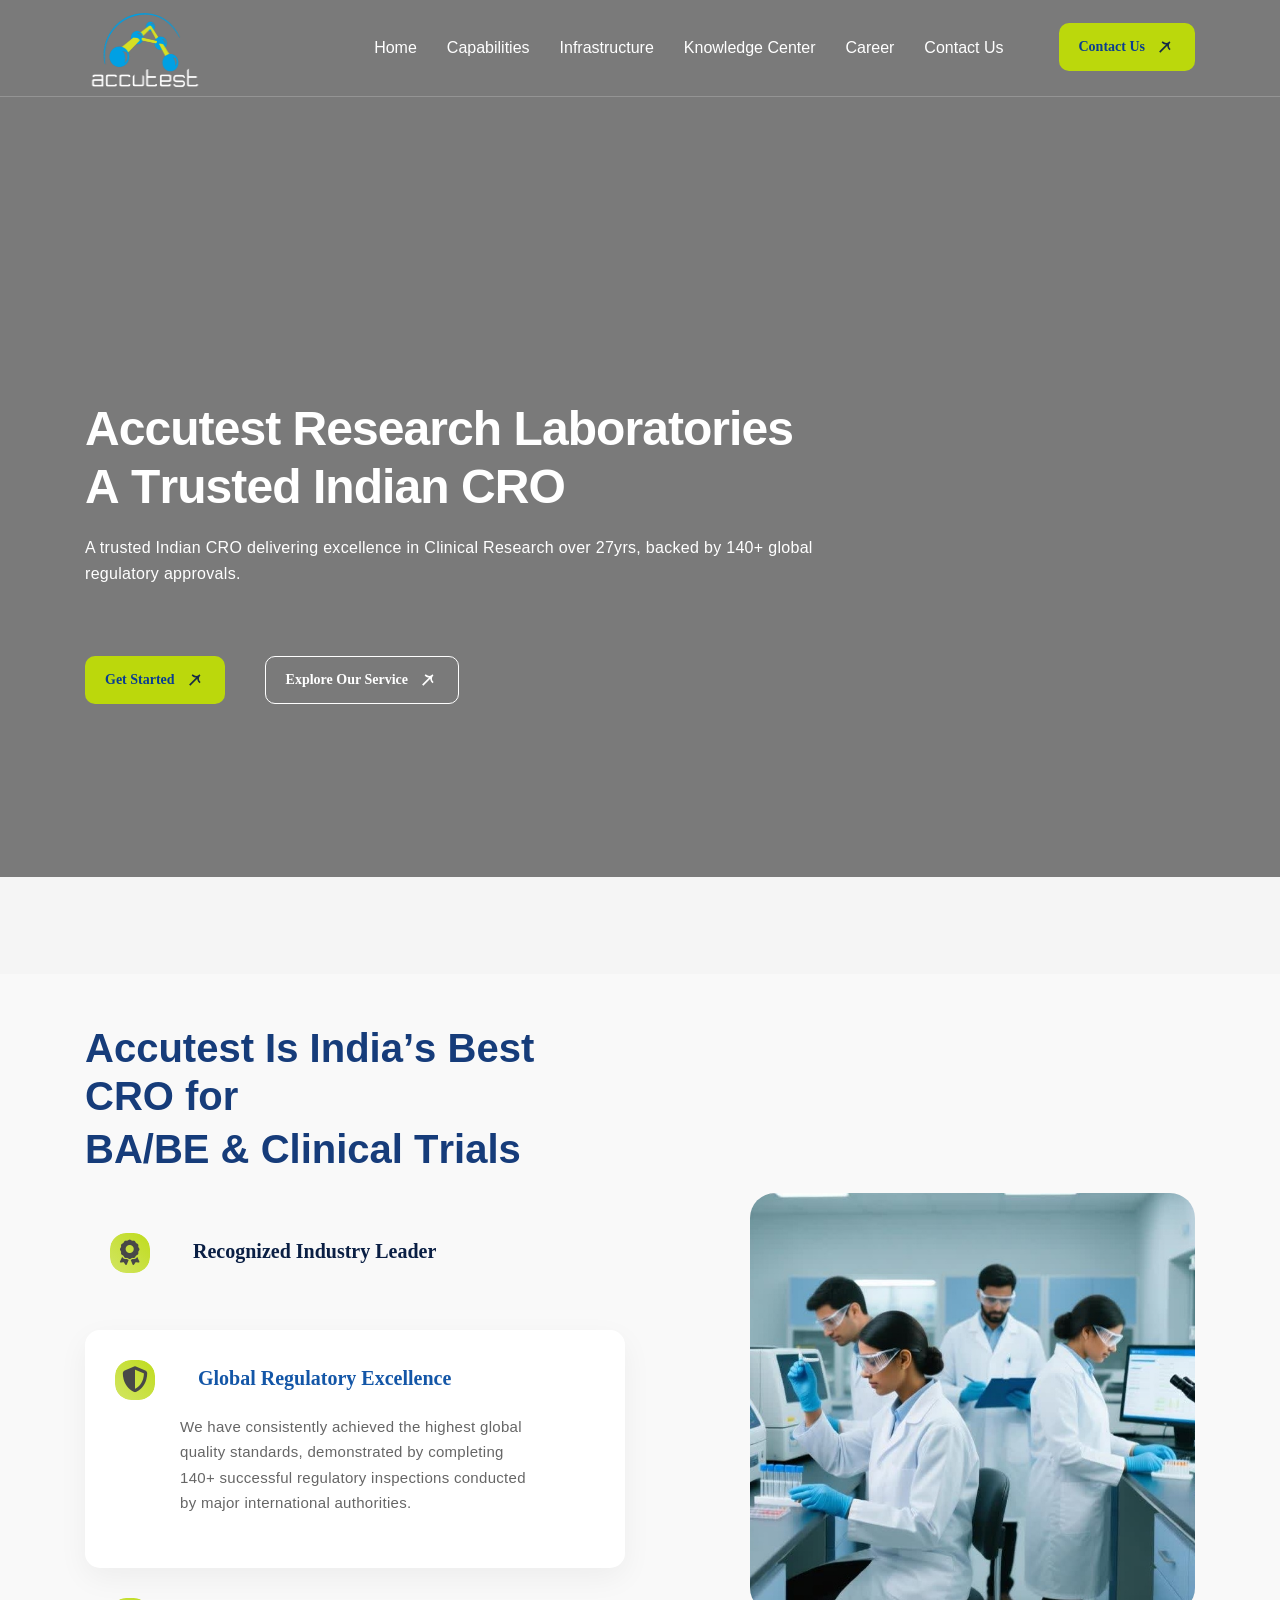
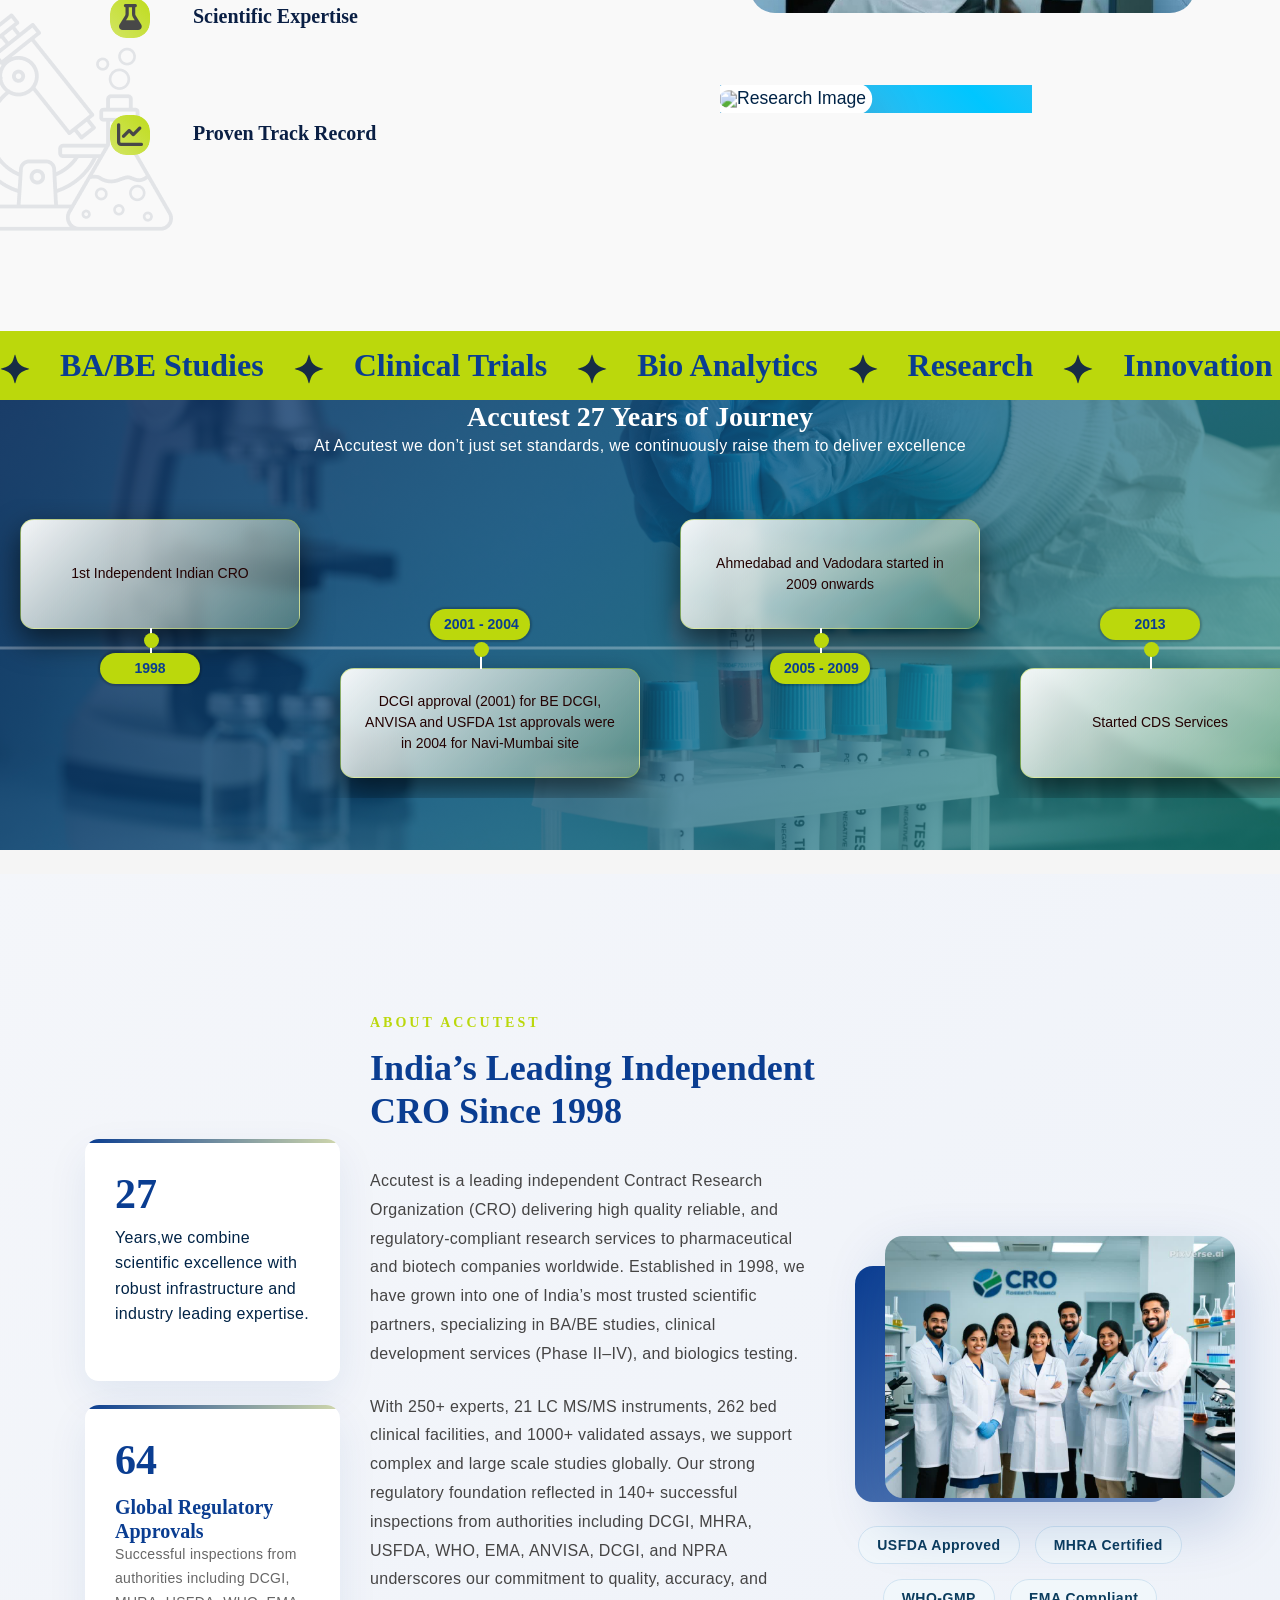
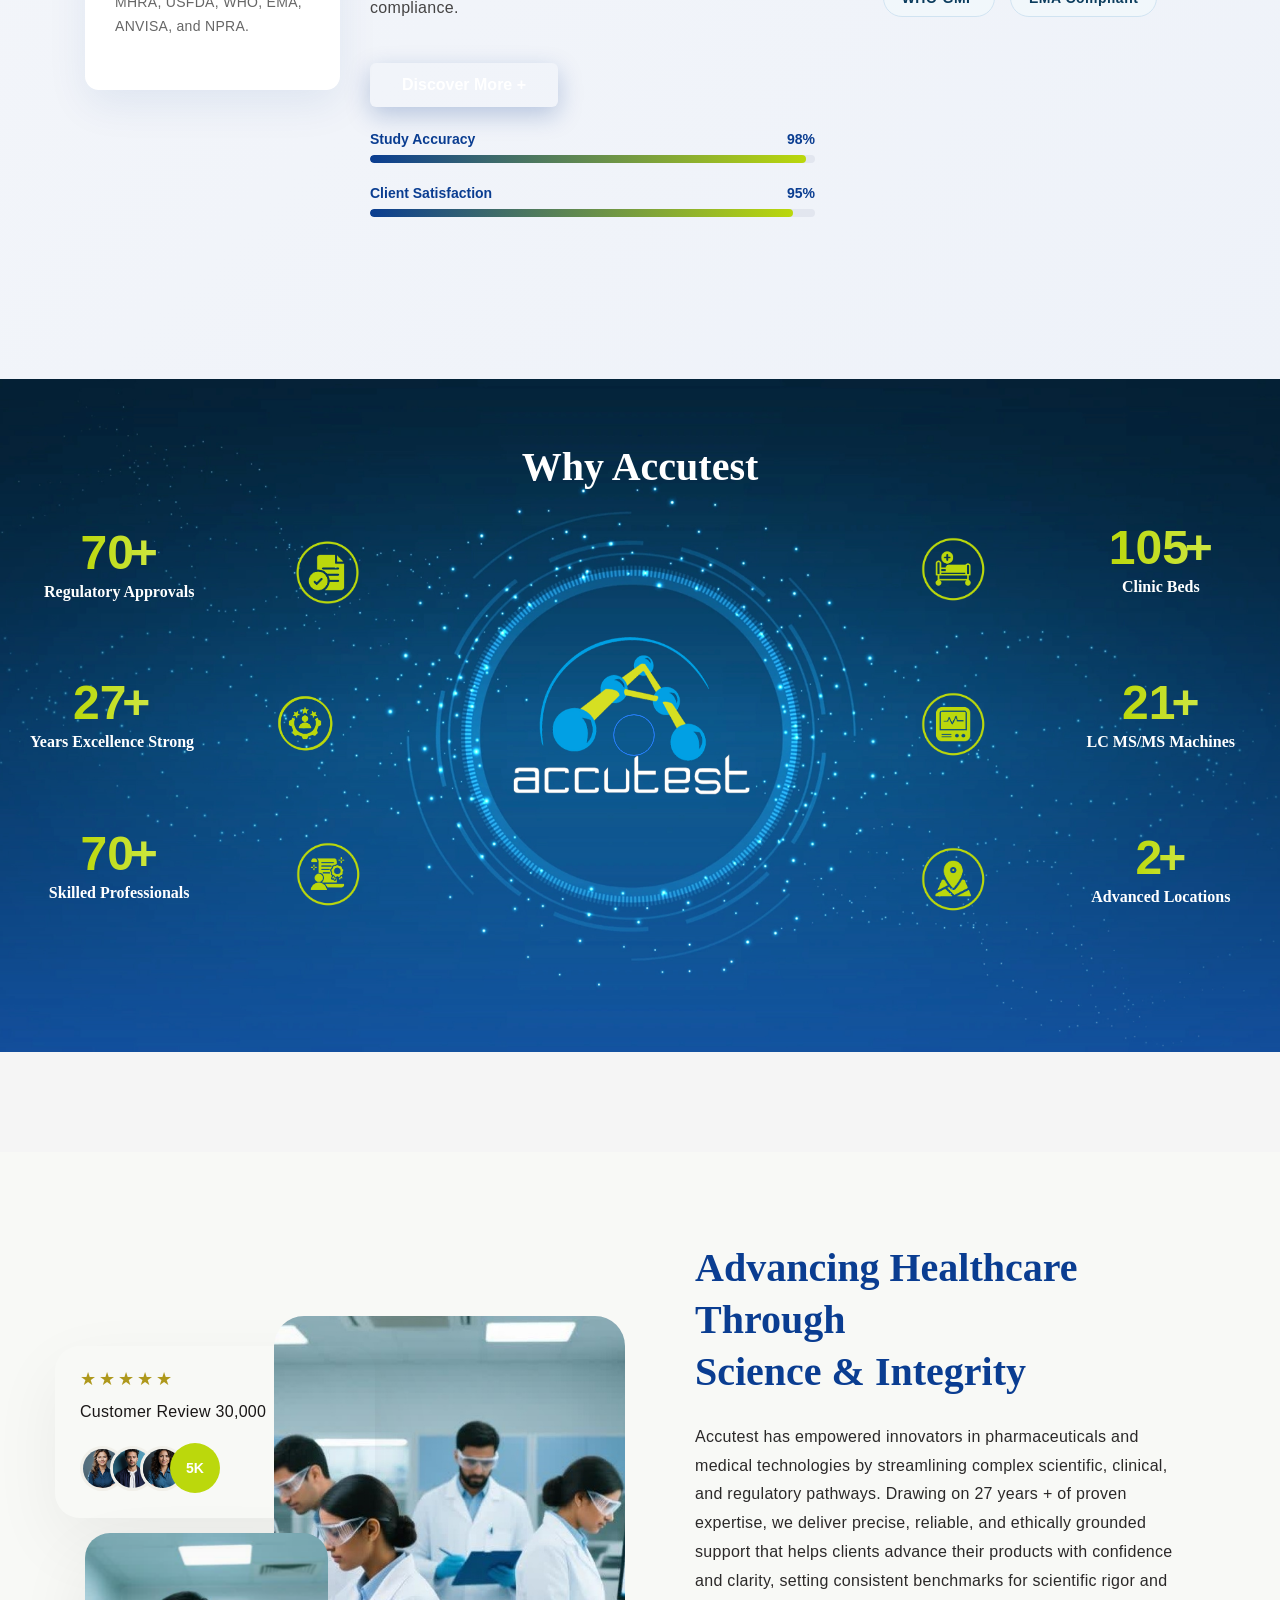
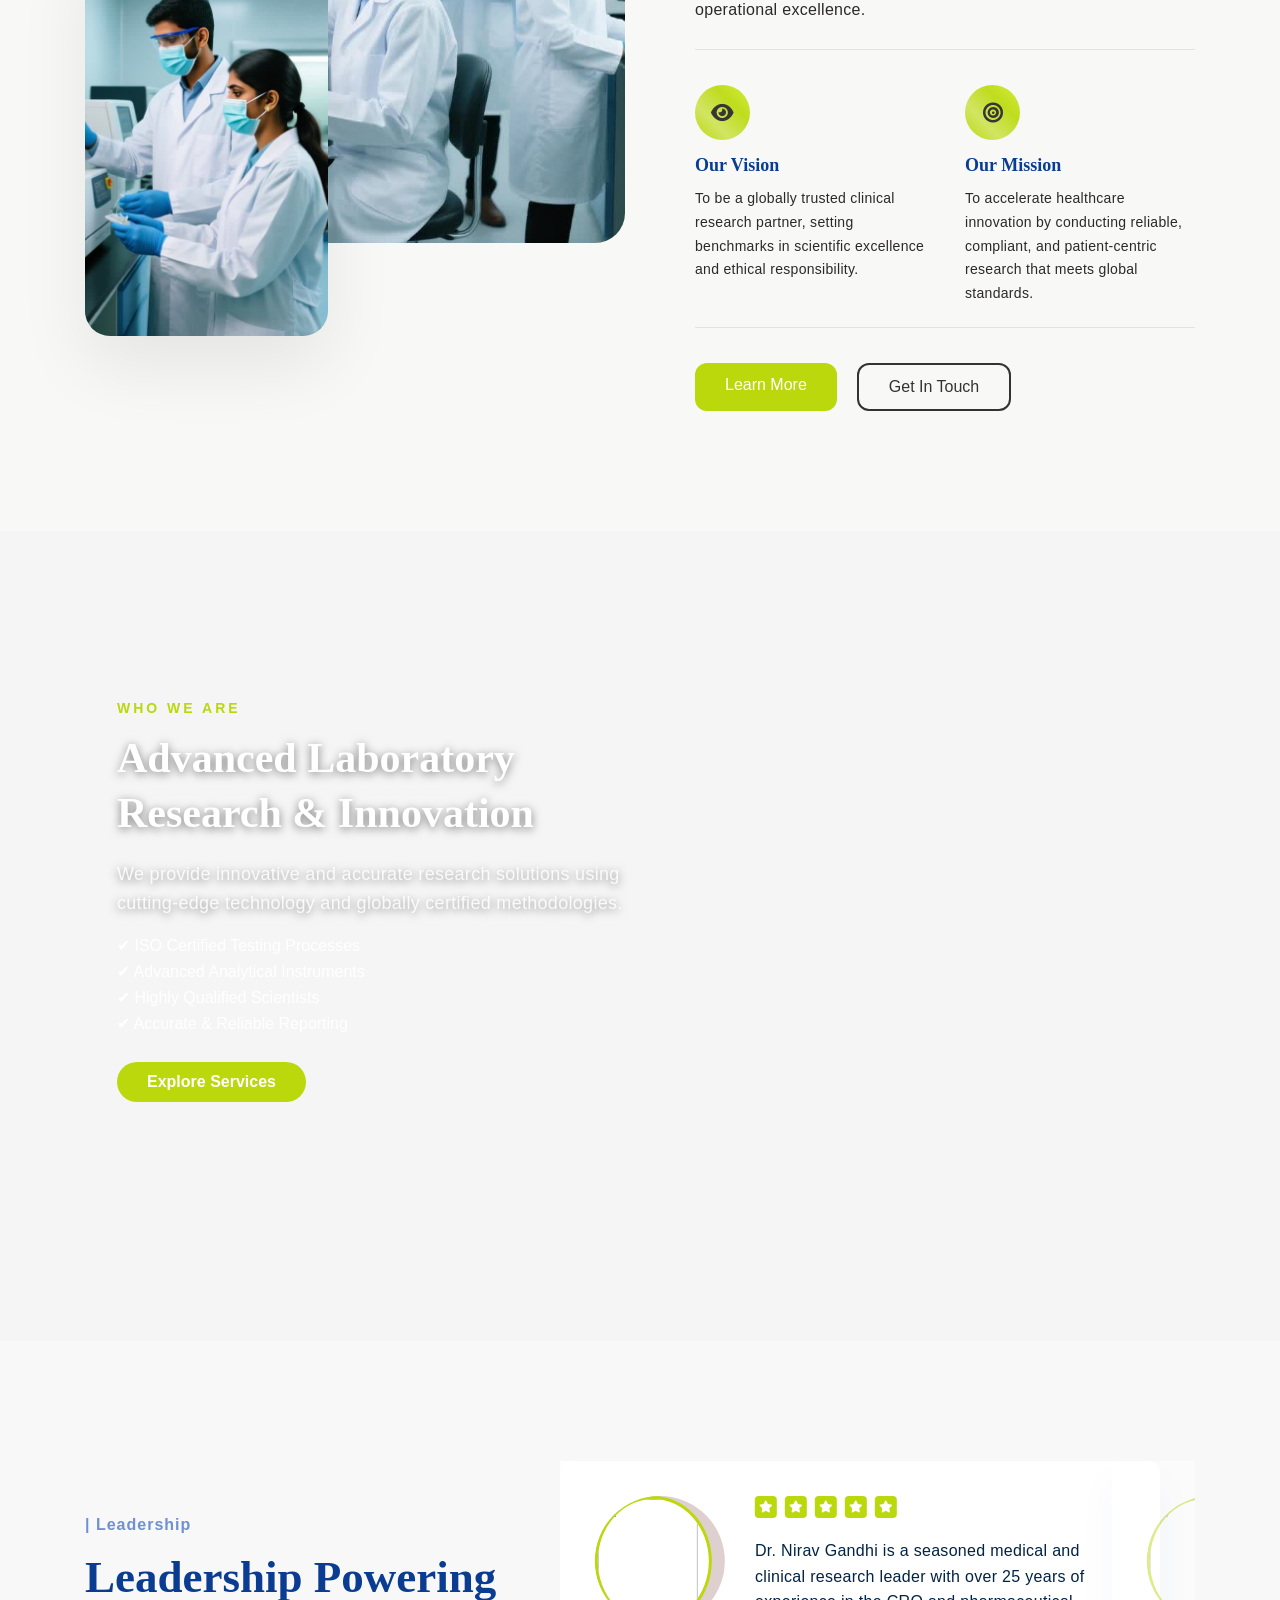
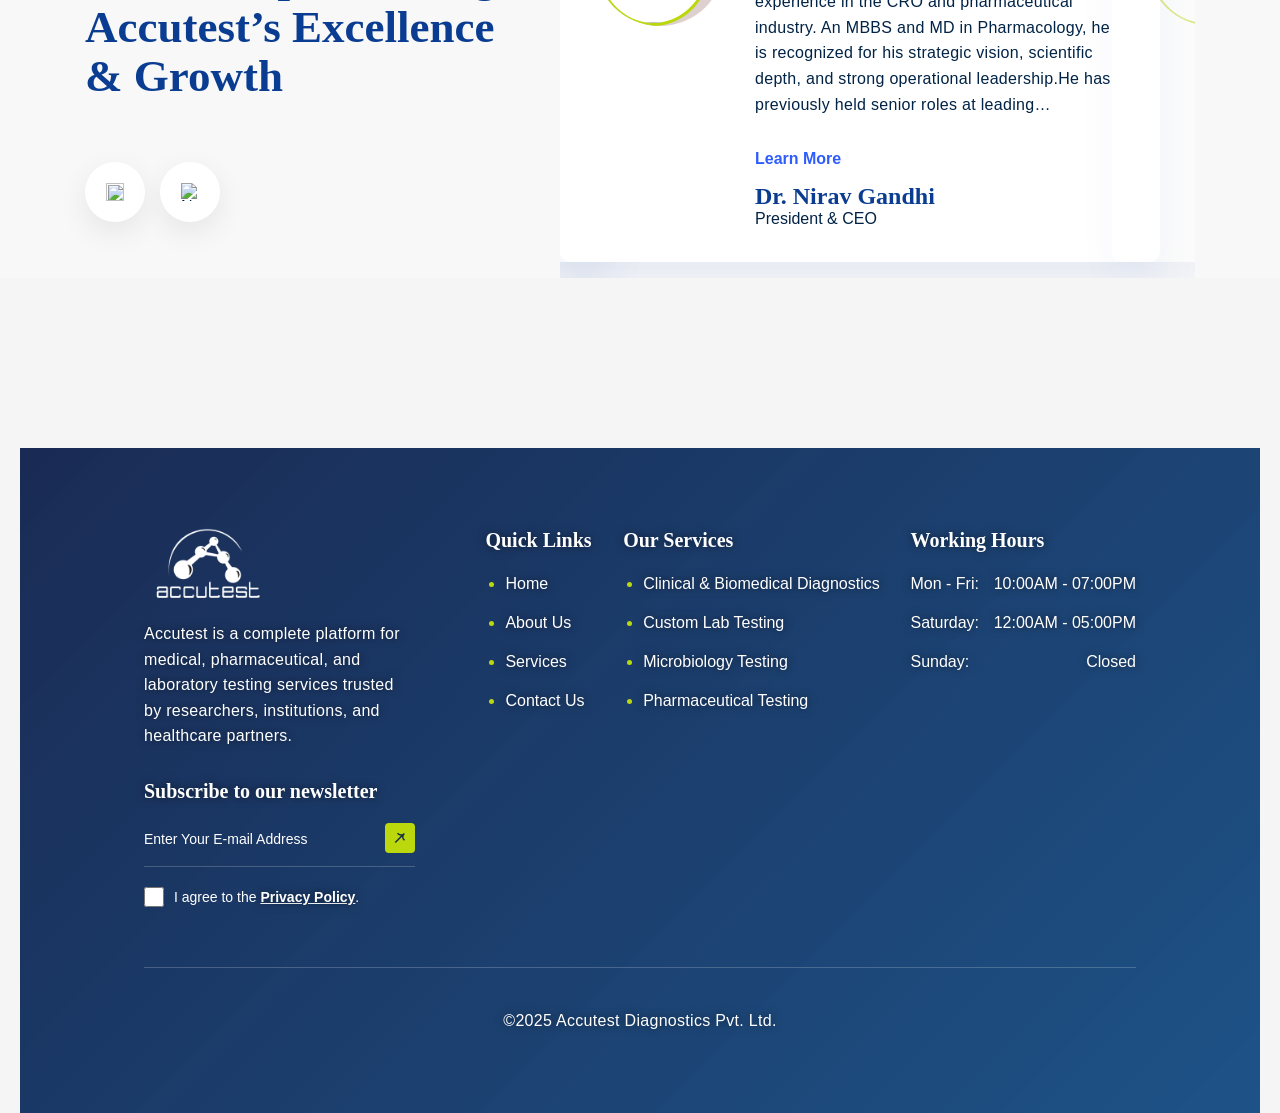
==== commit 46329869: "Updated leadership section" ====
--- a/index.html
+++ b/index.html
@@ -1022,53 +1022,7 @@
                             </div>
 
 
-                            <div class="swiper-slide">
-                                <div class="leadership-card">
-
-                                    <div class="leader-flex">
-
-                                        <!-- Left Image -->
-                                        <div class="leader-img">
-                                            <img src="images/Dr. Anil Avhad.jpeg" alt="">
-                                        </div>
-
-                                        <!-- Right Content -->
-                                        <div class="leader-content">
-
-                                            <!-- Stars -->
-                                            <div class="rating-stars">
-                                                <span><i class="fa-solid fa-star"></i></span>
-                                                <span><i class="fa-solid fa-star"></i></span>
-                                                <span><i class="fa-solid fa-star"></i></span>
-                                                <span><i class="fa-solid fa-star"></i></span>
-                                                <span><i class="fa-solid fa-star"></i></span>
-                                            </div>
-
-                                            <!-- Text -->
-                                            <p>
-                                                Dr. Anil Avhad is a seasoned clinician
-                                                scientist with extensive
-                                                experience in global clinical development across NCEs, NBEs,
-                                                vaccines, complex generics, and BABE studies. He has led
-                                                programs from first in human to late phase trials and brings
-                                                strong expertise in clinical operations, scientific strategy,
-                                                regulatory submissions (USFDA, Health Canada, ANVISA, DCGI), and
-                                                major audits.He has contributed to the development and approvals
-                                                of innovative vaccines, anti infectives, immunomodulators, and
-                                                respiratory products. His early clinical background, industry
-                                                leadership roles, and academic collaborations further strengthen
-                                                his scientific and operational perspective.
-                                            </p>
-                                            <button class="learn-more-btn">Learn More</button>
-
-                                            <h4>Dr. Anil Avhad</h4>
-                                            <span>Chief Scientific Officer</span>
-
-                                        </div>
-                                    </div>
-
-                                </div>
-                            </div>
+                          
 
 
                             <div class="swiper-slide">
--- a/css/custom.css
+++ b/css/custom.css
@@ -1120,10 +1120,11 @@
 
 .zigzag-timeline {
     position: relative;
-    padding: 60px 0;
+    padding: 180px 0;
     /* reduced overall height */
     background: url('../images/home1.jpg') no-repeat center center / cover;
     overflow: hidden;
+    height: 450px;
 }
 
 /* Dark overlay for text readability */
